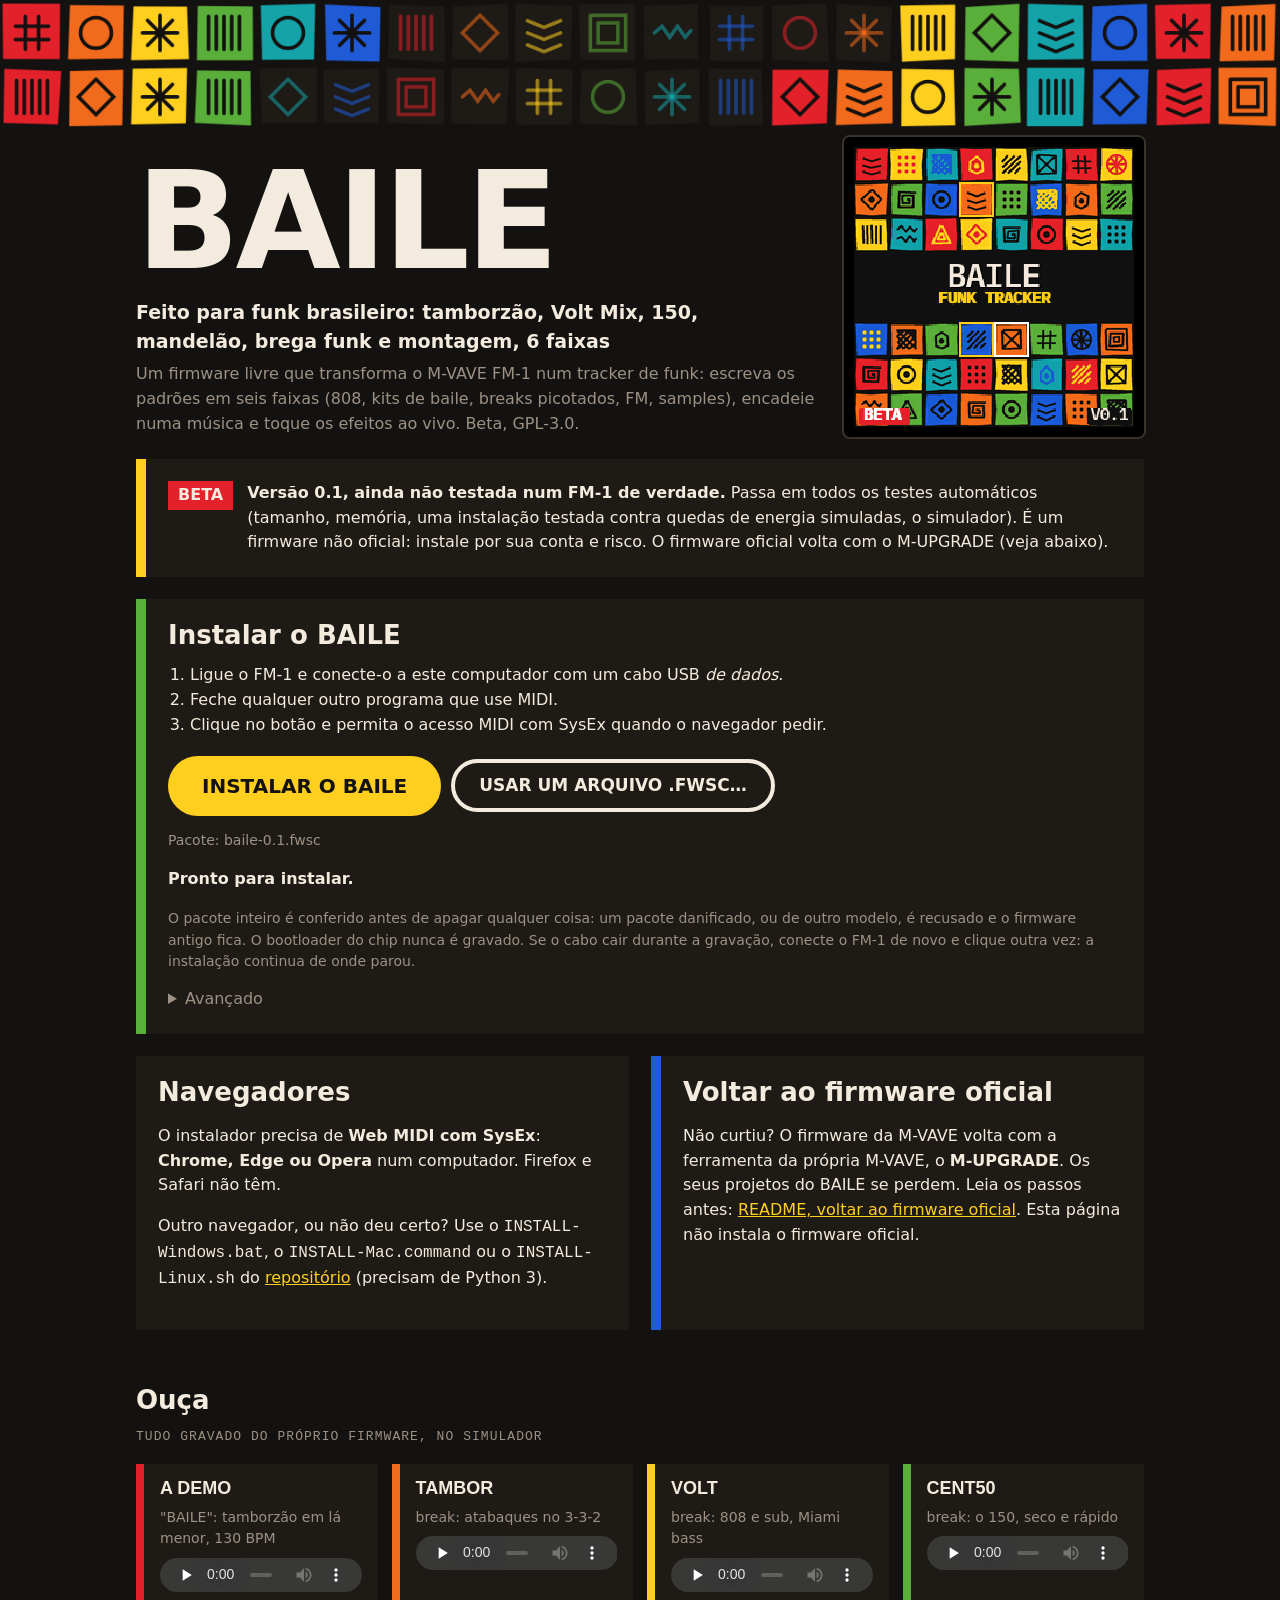
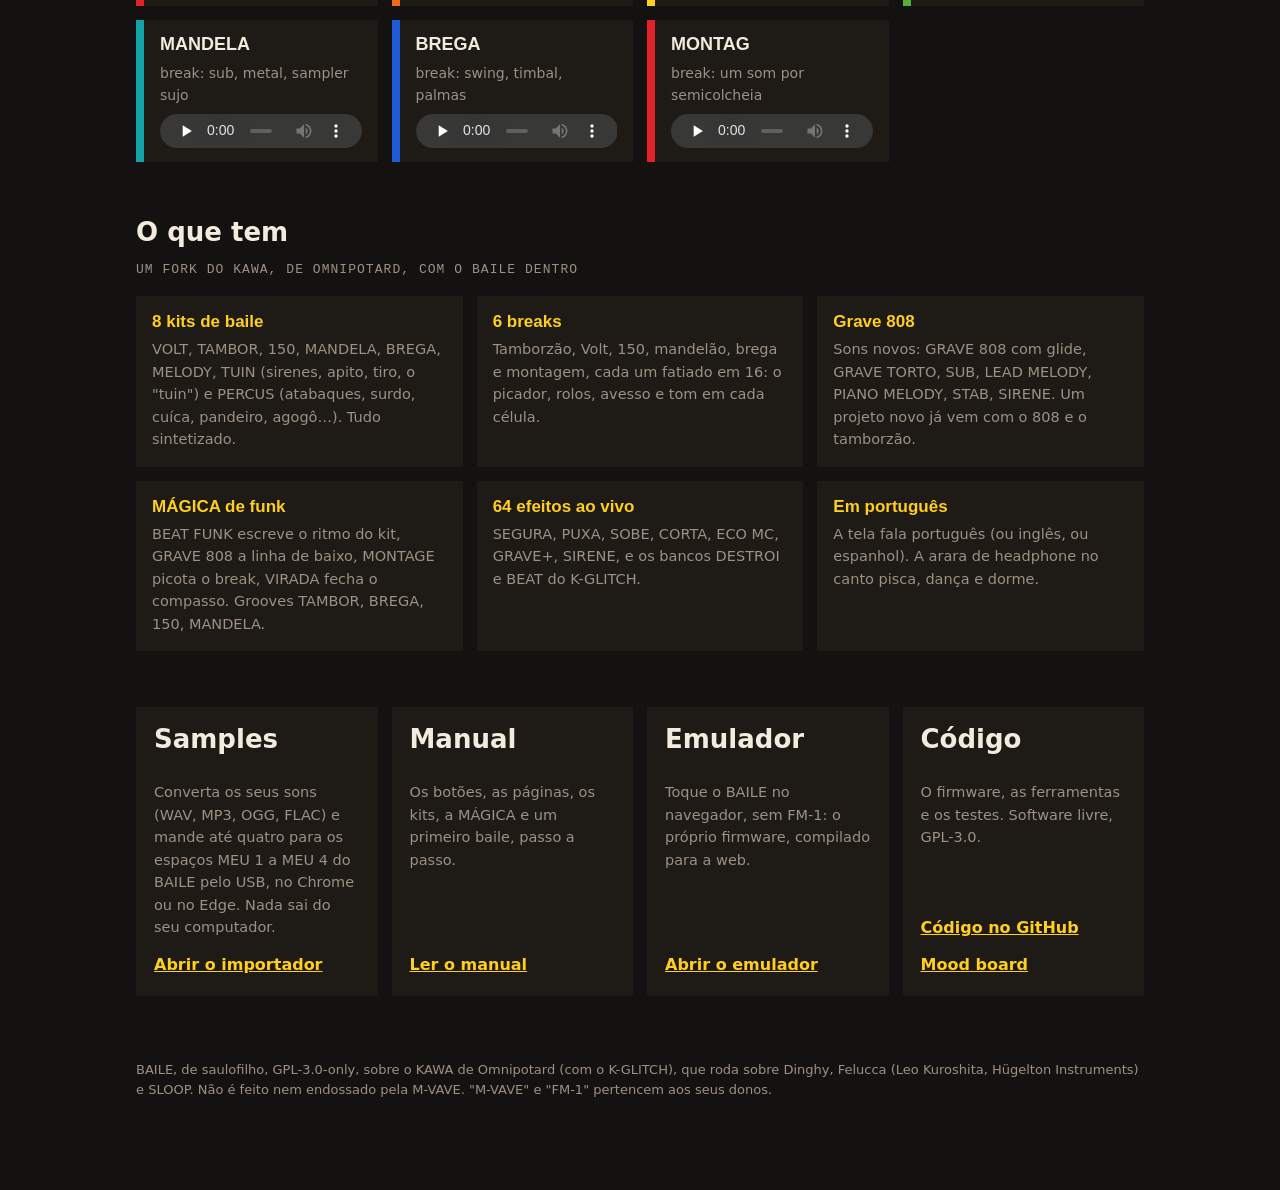
==== index.html @ bc46ebed "BAILE phase 7: package, installer, hub, emulator, manual - the FM-1 package builds (Docker on macOS)" ====
<!doctype html>
<html lang="pt-BR">
<head>
<meta charset="utf-8">
<meta name="viewport" content="width=device-width, initial-scale=1">
<title>BAILE — tracker de funk para o M-VAVE FM-1</title>
<meta name="description" content="BAILE: um firmware livre que transforma o M-VAVE FM-1 num tracker de funk brasileiro. Instale pelo navegador.">
<style>
:root{
  --preto:#141210; --carvao:#1E1A16; --carvao2:#2A241E; --linha:#3A332B; --creme:#F3EBDD; --cinza:#9C9184;
  --vermelho:#E3212B; --laranja:#F26A1B; --amarelo:#FFCF1F; --verde:#5AAE3A; --turquesa:#14A3A8; --azul:#1F5BD6;
}
*{box-sizing:border-box}
html{color-scheme:dark}
body{margin:0;background:var(--preto);color:var(--creme);font:16px/1.55 system-ui,-apple-system,"Segoe UI",Roboto,sans-serif}
a{color:var(--amarelo)}
#band{display:block;width:100%;height:auto}
main{max-width:1040px;margin:0 auto;padding:0 16px 80px}
.mono{font-family:ui-monospace,"SF Mono",Menlo,Consolas,monospace;text-transform:uppercase;letter-spacing:.08em;color:var(--cinza)}
h1{font:900 clamp(56px,13vw,136px)/.85 "Arial Black","Archivo Black",Impact,system-ui,sans-serif;letter-spacing:-.03em;margin:36px 0 0}
h2{font:900 26px/1.15 "Arial Black",Impact,system-ui,sans-serif;margin:0 0 12px}
.tagline{font-weight:800;font-size:19px;margin:18px 0 6px}
.lead{color:var(--cinza);max-width:760px;margin:0}
.hero{display:grid;grid-template-columns:1fr 300px;gap:28px;align-items:end}
.hero img{width:300px;height:300px;image-rendering:pixelated;border:10px solid #000;border-radius:6px;box-shadow:0 0 0 2px var(--linha)}
@media (max-width:760px){.hero{grid-template-columns:1fr}.hero img{width:100%;height:auto;max-width:360px}}
.card{background:var(--carvao);padding:22px;margin-top:22px}
.warn{display:flex;gap:14px;align-items:flex-start;border-left:10px solid var(--amarelo)}
.tag{background:var(--vermelho);color:var(--creme);font-weight:900;padding:2px 10px}
.warn p{margin:0}
.install{border-left:10px solid var(--verde)}
.steps{margin:0 0 18px;padding-left:22px}
.actions{display:flex;flex-wrap:wrap;gap:10px;align-items:center}
button,.btn{font:800 17px/1 system-ui,sans-serif;border-radius:110px;border:4px solid var(--creme);background:transparent;color:var(--creme);padding:14px 24px;cursor:pointer;text-transform:uppercase}
button.big{background:var(--amarelo);border-color:var(--amarelo);color:var(--preto);font-size:20px;padding:16px 30px}
button:disabled,.btn.off{opacity:.45;cursor:not-allowed}
.note{color:var(--cinza);font-size:14px}
#status{font-weight:700}
.bar{height:12px;background:var(--carvao2);margin:14px 0}
.bar i{display:block;height:100%;width:0;background:var(--verde)}
.bar.indet i{width:30%;animation:slide 1.2s linear infinite}
@keyframes slide{from{margin-left:-30%}to{margin-left:100%}}
.msg{padding:10px 14px;font-weight:700}
.msg.err{background:#4a1214;color:#ffd2d2}.msg.ok{background:#173d14}.msg.keep{background:#4a3a08}
.log{background:#0b0a09;color:var(--cinza);padding:12px;max-height:220px;overflow:auto;font-size:13px;white-space:pre-wrap}
.adv summary{cursor:pointer;color:var(--cinza)}
.adv .row{display:flex;flex-wrap:wrap;gap:10px;align-items:center;margin-top:12px}
.adv input{background:var(--preto);border:2px solid var(--linha);color:var(--creme);padding:10px;font-size:15px}
.pair{display:grid;grid-template-columns:1fr 1fr;gap:22px}
@media (max-width:760px){.pair{grid-template-columns:1fr}}
.pair .card{margin-top:22px}
.official{border-left:10px solid var(--azul)}
.sec{margin-top:56px}
.sec>.mono{margin:0 0 16px;font-size:13px}
.tracks{display:grid;grid-template-columns:repeat(auto-fit,minmax(230px,1fr));gap:14px}
.trk{background:var(--carvao);padding:14px 16px;display:flex;flex-direction:column;gap:8px;border-left:8px solid var(--c)}
.trk b{font:900 18px "Arial Black",Impact,sans-serif}
.trk span{color:var(--cinza);font-size:14px}
.trk audio{width:100%;height:34px}
.feat{display:grid;grid-template-columns:repeat(auto-fit,minmax(280px,1fr));gap:14px}
.feat div{background:var(--carvao);padding:16px}
.feat h3{margin:0 0 6px;font:900 17px "Arial Black",Impact,sans-serif;color:var(--amarelo)}
.feat p{margin:0;color:var(--cinza);font-size:14.5px}
.grid{display:grid;grid-template-columns:repeat(auto-fit,minmax(220px,1fr));gap:14px;margin-top:56px}
.tile{background:var(--carvao);padding:18px;display:flex;flex-direction:column}
.tile p{color:var(--cinza);font-size:14.5px;flex:1}
.acts{display:flex;flex-wrap:wrap;gap:12px}
.acts a{font-weight:800}
footer{margin-top:64px;color:var(--cinza);font-size:13px}
dialog{background:var(--carvao);color:var(--creme);border:4px solid var(--amarelo);max-width:520px;padding:22px}
dialog::backdrop{background:rgba(0,0,0,.7)}
dialog .row{display:flex;gap:10px;justify-content:flex-end;margin-top:16px}
dialog .yes{background:var(--vermelho);border-color:var(--vermelho)}
.strong{font-weight:800}
body.writing #band{filter:saturate(.3)}
</style>
</head>
<body>
<canvas id="band" width="1440" height="144" aria-hidden="true"></canvas>
<main>

<header class="hero">
  <div>
    <h1>BAILE</h1>
    <p class="tagline">Feito para funk brasileiro: tamborzão, Volt Mix, 150, mandelão, brega funk e montagem, 6 faixas</p>
    <p class="lead">Um firmware livre que transforma o M-VAVE FM-1 num tracker de funk: escreva os padrões em seis faixas
    (808, kits de baile, breaks picotados, FM, samples), encadeie numa música e toque os efeitos ao vivo. Beta, GPL-3.0.</p>
  </div>
  <img src="docs/boot.png" width="240" height="240" alt="A tela de boot do BAILE: um mosaico de ladrilhos nas cores das penas da arara">
</header>

<section class="card warn" role="note" aria-label="Aviso de beta">
  <span class="tag">BETA</span>
  <p><strong>Versão 0.1, ainda não testada num FM-1 de verdade.</strong> Passa em todos os testes automáticos (tamanho,
  memória, uma instalação testada contra quedas de energia simuladas, o simulador). É um firmware não oficial: instale
  por sua conta e risco. O firmware oficial volta com o M-UPGRADE (veja abaixo).</p>
</section>

<section class="card install" id="install" aria-labelledby="install-h">
  <h2 id="install-h">Instalar o BAILE</h2>
  <ol class="steps">
    <li>Ligue o FM-1 e conecte-o a este computador com um cabo USB <em>de dados</em>.</li>
    <li>Feche qualquer outro programa que use MIDI.</li>
    <li>Clique no botão e permita o acesso MIDI com SysEx quando o navegador pedir.</li>
  </ol>

  <div class="actions">
    <button id="go" class="big" type="button" disabled>Instalar o BAILE</button>
    <label class="btn" id="pick" for="file" tabindex="0" role="button">Usar um arquivo .fwsc…</label>
    <input id="file" type="file" accept=".fwsc" hidden>
  </div>
  <p class="note" id="pkg" hidden></p>

  <div class="bar" id="bar" role="progressbar" aria-label="Progresso da instalação" aria-valuemin="0" aria-valuemax="100" hidden><i></i></div>
  <p id="status" role="status" aria-live="polite">Carregando…</p>
  <p class="msg keep" id="keep" hidden>Gravando: não desconecte o FM-1, não feche nem recarregue esta página. Deixe esta aba na frente e o computador acordado até aparecer <em>Pronto</em>.</p>
  <pre class="log" id="log" aria-label="Registro da instalação" hidden></pre>
  <p class="msg err" id="error" role="alert" hidden></p>
  <p class="msg ok" id="done" hidden></p>

  <p class="note">O pacote inteiro é conferido antes de apagar qualquer coisa: um pacote danificado, ou de outro modelo, é
  recusado e o firmware antigo fica. O bootloader do chip nunca é gravado. Se o cabo cair durante a gravação, conecte o FM-1
  de novo e clique outra vez: a instalação continua de onde parou.</p>

  <details class="adv">
    <summary>Avançado</summary>
    <div class="row">
      <label for="port">O nome da porta MIDI contém</label>
      <input id="port" type="text" placeholder="(automático: FM-1)" autocomplete="off" spellcheck="false">
      <button id="probe" type="button" disabled>Testar a conexão</button>
    </div>
  </details>
</section>

<div class="pair">
  <section class="card" id="browsers" aria-labelledby="browsers-h">
    <h2 id="browsers-h">Navegadores</h2>
    <p>O instalador precisa de <strong>Web MIDI com SysEx</strong>: <strong>Chrome, Edge ou Opera</strong> num computador. Firefox e Safari não têm.</p>
    <p>Outro navegador, ou não deu certo? Use o <code>INSTALL-Windows.bat</code>, o <code>INSTALL-Mac.command</code> ou o
    <code>INSTALL-Linux.sh</code> do <a href="https://github.com/saulofilho/baile-fm1#instalar-sem-o-navegador">repositório</a> (precisam de Python 3).</p>
  </section>

  <section class="card official" id="official" aria-labelledby="official-h">
    <h2 id="official-h">Voltar ao firmware oficial</h2>
    <p>Não curtiu? O firmware da M-VAVE volta com a ferramenta da própria M-VAVE, o <strong>M-UPGRADE</strong>. Os seus projetos
    do BAILE se perdem. Leia os passos antes: <a href="https://github.com/saulofilho/baile-fm1#voltar-ao-firmware-oficial">README, voltar ao firmware oficial</a>.
    Esta página não instala o firmware oficial.</p>
  </section>
</div>

<section class="sec" aria-labelledby="ouca-h">
  <h2 id="ouca-h">Ouça</h2>
  <p class="mono">tudo gravado do próprio firmware, no simulador</p>
  <div class="tracks">
    <div class="trk" style="--c:var(--vermelho)"><b>A DEMO</b><span>"BAILE": tamborzão em lá menor, 130 BPM</span><audio controls preload="none" src="docs/audio/demo.m4a"></audio></div>
    <div class="trk" style="--c:var(--laranja)"><b>TAMBOR</b><span>break: atabaques no 3-3-2</span><audio controls preload="none" src="docs/audio/break-tambor.m4a"></audio></div>
    <div class="trk" style="--c:var(--amarelo)"><b>VOLT</b><span>break: 808 e sub, Miami bass</span><audio controls preload="none" src="docs/audio/break-volt.m4a"></audio></div>
    <div class="trk" style="--c:var(--verde)"><b>CENT50</b><span>break: o 150, seco e rápido</span><audio controls preload="none" src="docs/audio/break-cent50.m4a"></audio></div>
    <div class="trk" style="--c:var(--turquesa)"><b>MANDELA</b><span>break: sub, metal, sampler sujo</span><audio controls preload="none" src="docs/audio/break-mandela.m4a"></audio></div>
    <div class="trk" style="--c:var(--azul)"><b>BREGA</b><span>break: swing, timbal, palmas</span><audio controls preload="none" src="docs/audio/break-brega.m4a"></audio></div>
    <div class="trk" style="--c:var(--vermelho)"><b>MONTAG</b><span>break: um som por semicolcheia</span><audio controls preload="none" src="docs/audio/break-montag.m4a"></audio></div>
  </div>
</section>

<section class="sec" aria-labelledby="tem-h">
  <h2 id="tem-h">O que tem</h2>
  <p class="mono">um fork do KAWA, de Omnipotard, com o baile dentro</p>
  <div class="feat">
    <div><h3>8 kits de baile</h3><p>VOLT, TAMBOR, 150, MANDELA, BREGA, MELODY, TUIN (sirenes, apito, tiro, o "tuin") e PERCUS (atabaques, surdo, cuíca, pandeiro, agogô…). Tudo sintetizado.</p></div>
    <div><h3>6 breaks</h3><p>Tamborzão, Volt, 150, mandelão, brega e montagem, cada um fatiado em 16: o picador, rolos, avesso e tom em cada célula.</p></div>
    <div><h3>Grave 808</h3><p>Sons novos: GRAVE 808 com glide, GRAVE TORTO, SUB, LEAD MELODY, PIANO MELODY, STAB, SIRENE. Um projeto novo já vem com o 808 e o tamborzão.</p></div>
    <div><h3>MÁGICA de funk</h3><p>BEAT FUNK escreve o ritmo do kit, GRAVE 808 a linha de baixo, MONTAGE picota o break, VIRADA fecha o compasso. Grooves TAMBOR, BREGA, 150, MANDELA.</p></div>
    <div><h3>64 efeitos ao vivo</h3><p>SEGURA, PUXA, SOBE, CORTA, ECO MC, GRAVE+, SIRENE, e os bancos DESTROI e BEAT do K-GLITCH.</p></div>
    <div><h3>Em português</h3><p>A tela fala português (ou inglês, ou espanhol). A arara de headphone no canto pisca, dança e dorme.</p></div>
  </div>
</section>

<section class="grid" aria-label="Mais">
  <article class="tile">
    <h2>Samples</h2>
    <p>Converta os seus sons (WAV, MP3, OGG, FLAC) e mande até quatro para os espaços MEU 1 a MEU 4 do BAILE pelo USB, no Chrome ou no Edge. Nada sai do seu computador.</p>
    <div class="acts"><a href="samples.html">Abrir o importador</a></div>
  </article>
  <article class="tile">
    <h2>Manual</h2>
    <p>Os botões, as páginas, os kits, a MÁGICA e um primeiro baile, passo a passo.</p>
    <div class="acts"><a href="manual/index.html">Ler o manual</a></div>
  </article>
  <article class="tile">
    <h2>Emulador</h2>
    <p>Toque o BAILE no navegador, sem FM-1: o próprio firmware, compilado para a web.</p>
    <div class="acts"><a href="emulator/index.html">Abrir o emulador</a></div>
  </article>
  <article class="tile">
    <h2>Código</h2>
    <p>O firmware, as ferramentas e os testes. Software livre, GPL-3.0.</p>
    <div class="acts"><a href="https://github.com/saulofilho/baile-fm1">Código no GitHub</a><a href="docs/moodboard/index.html">Mood board</a></div>
  </article>
</section>

<footer>
  <p>BAILE, de saulofilho, GPL-3.0-only, sobre o KAWA de Omnipotard (com o K-GLITCH), que roda sobre Dinghy, Felucca (Leo Kuroshita,
  Hügelton Instruments) e SLOOP. Não é feito nem endossado pela M-VAVE. "M-VAVE" e "FM-1" pertencem aos seus donos.</p>
  <noscript><p>O instalador precisa de JavaScript.</p></noscript>
</footer>

</main>

<dialog id="dlg" aria-labelledby="dlg-h">
  <form method="dialog">
    <h2 id="dlg-h">Gravar o BAILE no FM-1?</h2>
    <p id="dlg-info"></p>
    <p id="dlg-resume" hidden>Este FM-1 está em modo de atualização (uma instalação anterior foi interrompida): a gravação vai ser terminada.</p>
    <p class="strong">Não desconecte o FM-1, não feche nem recarregue esta página e não deixe o computador dormir enquanto grava. Leva alguns minutos.</p>
    <p class="note">Firmware beta, ainda não testado num FM-1 de verdade: por sua conta e risco.</p>
    <div class="row">
      <button value="no" id="dlg-no" autofocus>Cancelar</button>
      <button value="yes" id="dlg-yes" class="yes">Gravar no FM-1</button>
    </div>
  </form>
</dialog>

<script>
/* the band: the mood board's mosaic of tiles in the macaw's colours, a wave of light through it */
(function () {
var cv = document.getElementById("band"), c = cv.getContext && cv.getContext("2d");
if (!c) return;
var COL = ["#E3212B", "#F26A1B", "#FFCF1F", "#5AAE3A", "#14A3A8", "#1F5BD6"];
var KINDS = ["chevron", "losango", "listras", "sol", "alvo", "grade", "zigue", "quadros"];
function rng(s) { var x = (s * 2654435761) >>> 0 || 1; return function () { x ^= x << 13; x >>>= 0; x ^= x >>> 17; x ^= x << 5; x >>>= 0; return x / 4294967296; }; }
function tile(x, y, s, kind, col, lit, seed) {
    var r = rng(seed), J = function () { return (r() - .5) * s * .07; };
    c.beginPath(); c.moveTo(x + J(), y + J()); c.lineTo(x + s + J(), y + J()); c.lineTo(x + s + J(), y + s + J()); c.lineTo(x + J(), y + s + J()); c.closePath();
    c.fillStyle = lit ? col : "#1E1A16"; c.fill();
    c.strokeStyle = lit ? "#141210" : col; c.globalAlpha = lit ? 1 : .55; c.lineWidth = 4; c.lineCap = "round";
    var L = function (p) { c.beginPath(); p.forEach(function (q, i) { (i ? c.lineTo : c.moveTo).call(c, x + q[0] * s, y + q[1] * s); }); c.stroke(); };
    if (kind === "chevron") for (var i = 0; i < 3; i++) L([[.2, .28 + i * .22], [.5, .4 + i * .22], [.8, .28 + i * .22]]);
    else if (kind === "losango") L([[.5, .18], [.82, .5], [.5, .82], [.18, .5], [.5, .18]]);
    else if (kind === "listras") for (i = 0; i < 5; i++) L([[.22 + i * .14, .2], [.22 + i * .14, .8]]);
    else if (kind === "sol") for (i = 0; i < 8; i++) { var a = i * Math.PI / 4; L([[.5, .5], [.5 + Math.cos(a) * .32, .5 + Math.sin(a) * .32]]); }
    else if (kind === "alvo") { c.beginPath(); c.arc(x + s / 2, y + s / 2, s * .28, 0, 7); c.stroke(); }
    else if (kind === "grade") { L([[.38, .2], [.38, .8]]); L([[.62, .2], [.62, .8]]); L([[.2, .38], [.8, .38]]); L([[.2, .62], [.8, .62]]); }
    else if (kind === "zigue") L([[.18, .5], [.32, .38], [.46, .58], [.6, .38], [.74, .58], [.84, .46]]);
    else [.18, .32].forEach(function (o) { L([[o, o], [1 - o, o], [1 - o, 1 - o], [o, 1 - o], [o, o]]); });
    c.globalAlpha = 1;
}
var t = 0, still = window.matchMedia && matchMedia("(prefers-reduced-motion: reduce)").matches;
function draw() {
    var s = 62, g = 10, cols = Math.ceil(1440 / (s + g));
    c.fillStyle = "#141210"; c.fillRect(0, 0, 1440, 144);
    for (var r = 0; r < 2; r++) for (var k = 0; k < cols; k++) {
        var id = r * 101 + k * 7, w = Math.sin(k * .35 - t * .25 + r * .8);
        tile(5 + k * (s + g), 6 + r * (s + g), s, KINDS[(id + (w > .6 ? (t >> 2) : 0)) % 8], COL[(id + r) % 6], still || w > -.2, id);
    }
}
draw();
if (!still) setInterval(function () { t++; draw(); }, 120);
})();
</script>
<script src="install/webinstall.js"></script>
<script>
(function () {
"use strict";
var K = window.KawaInstall;
// No version is written here: the package is the newest baile-*.fwsc that install/SHA256SUMS names (see fetchLatest).
var $ = function (id) { return document.getElementById(id); };
var go = $("go"), pick = $("pick"), file = $("file"), probe = $("probe"), port = $("port");
var busy = false, writing = false, wake = null;

function show(id, on) { $(id).hidden = !on; }
function status(t) { $("status").textContent = t; }
function logLine(t) { var l = $("log"); l.hidden = false; l.textContent += (l.textContent ? "\n" : "") + t; l.scrollTop = l.scrollHeight; }
function bar(pct) {                      // null: busy without a number; a number: percent; undefined: no bar
    var b = $("bar");
    b.hidden = pct === undefined;
    b.classList.toggle("indet", pct === null);
    if (typeof pct === "number") { b.setAttribute("aria-valuenow", pct); b.firstElementChild.style.width = pct + "%"; }
    else { b.removeAttribute("aria-valuenow"); b.firstElementChild.style.width = ""; }
}
function reset() { ["log", "error", "done", "keep"].forEach(function (i) { show(i, false); }); $("log").textContent = ""; bar(undefined); }
function lock(on) {
    busy = on;
    [go, probe, port].forEach(function (e) { e.disabled = on; });
    pick.classList.toggle("off", on);
    pick.setAttribute("aria-disabled", on ? "true" : "false");
    file.disabled = on;
}
function fail(e) {
    var m = e && e.message ? e.message : String(e);
    $("error").textContent = (e instanceof K.InstallError ? "Erro: " : "Erro inesperado: ") + m +
        (e instanceof K.InstallError ? "" : "\nSe o FM-1 mostrar uma tela de atualização ou não ligar, conecte de novo e clique em Instalar o BAILE: a instalação continua.");
    show("error", true);
    bar(undefined);
    var clean = e instanceof K.InstallError && (/^(badpkg|nomidi|download|notfound|model|foreign)$/.test(e.code) || /nothing was written/.test(m));
    status(clean ? "Parado. Nada foi gravado." : "Parado.");
}

// while the FM-1 is being updated the page must not close; the screen and the computer stay awake
window.addEventListener("beforeunload", function (e) {
    if (!writing) return;
    e.preventDefault();
    e.returnValue = "O FM-1 está sendo atualizado. Sair agora pode deixá-lo em modo de atualização.";
    return e.returnValue;
});
function setWriting(on) {
    writing = on;
    document.body.classList.toggle("writing", on);
    show("keep", on);
    if (on && navigator.wakeLock) navigator.wakeLock.request("screen").then(function (l) { wake = l; }, function () {});
    if (!on && wake) { wake.release().catch(function () {}); wake = null; }
}

function ask(info) {                     // the confirm dialog: resolves true only on "Gravar no FM-1"
    return new Promise(function (res) {
        var d = $("dlg");
        $("dlg-info").textContent = "Pacote " + info.product + " (" + info.name + ") no aparelho " + info.device + ' na porta "' + info.port + '".';
        show("dlg-resume", info.resume);
        if (typeof d.showModal !== "function")
            return res(window.confirm("Gravar " + info.product + " no FM-1 (" + info.device + ")? Não desconecte o FM-1 enquanto grava."));
        d.returnValue = "";
        d.addEventListener("close", function () { res(d.returnValue === "yes"); }, { once: true });
        d.showModal();
    });
}

function onStep(k, a) {                  // the Python tool's progress lines, on the page
    var t = K.STEP_TEXT[k](a), cap = t.charAt(0).toUpperCase() + t.slice(1);
    if (k === "write") { bar(a); status("Gravando " + a + "%"); return; }
    if (k === "check") { bar(null); status("Conferindo o pacote (" + a + " leituras)"); return; }
    bar(k === "done" ? 100 : null);
    status(cap);
    if (k !== "done") logLine(cap);
}

async function install(src) {
    if (busy) return;
    reset();
    lock(true);
    try {
        var pkg;
        if (src) {
            status("Lendo " + src.name + "…");
            pkg = { bytes: new Uint8Array(await src.arrayBuffer()), name: src.name, site: false };
        } else {
            status("Baixando o pacote…");
            bar(null);
            pkg = await K.fetchLatest(function (u, o) { return fetch(u, o); });
            pkg.site = true;
        }
        status("Conferindo o pacote…");
        var res = await K.runInstall({
            nav: navigator, bytes: pkg.bytes, name: pkg.name, port: port.value.trim() || undefined,
            say: function (l) {
                logLine(l);
                if (/^package:/.test(l)) { status("Procurando o FM-1 (permita o acesso MIDI se pedir)…"); bar(null); }
                if (/^device:/.test(l)) { status("FM-1 encontrado. Esperando a sua confirmação…"); bar(undefined); }
            },
            step: onStep, confirm: ask, busy: setWriting,
        });
        if (res.cancelled) { status("Cancelado. Nada foi gravado."); return; }
        var fin = "Pronto: o FM-1 roda " + (pkg.site ? "o BAILE (" + res.id + ")" : res.id) + ".";
        status(fin);
        $("done").textContent = fin;
        show("done", true);
        logLine(K.STEP_TEXT.done(res.id));
    } catch (e) {
        fail(e);
    } finally {
        setWriting(false);
        lock(false);
    }
}

async function check() {                 // fm1_install.py --info
    if (busy) return;
    reset();
    lock(true);
    status("Procurando o FM-1 (permita o acesso MIDI se pedir)…");
    try {
        var r = await K.probe({ nav: navigator, port: port.value.trim() || undefined });
        status("FM-1 encontrado na porta \"" + r.port + "\": " + r.id + (r.loader ? ", em modo de atualização (uma instalação foi interrompida: Instalar o BAILE termina)." : ", ligado."));
        logLine(r.text);
    } catch (e) {
        fail(e);
    } finally {
        lock(false);
    }
}

function start() {
    if (!K) { status("O script do instalador (install/webinstall.js) não carregou."); return; }
    if (typeof navigator.requestMIDIAccess !== "function") {         // Safari, Firefox before 108, a page not served over https
        pick.classList.add("off");
        K.connect(navigator).catch(function (e) { fail(e); status("Este navegador não instala o BAILE."); });
        return;
    }
    lock(false);
    status("Pronto para instalar.");
}

go.addEventListener("click", function () { install(null); });
probe.addEventListener("click", check);
file.addEventListener("change", function () { var f = file.files && file.files[0]; file.value = ""; if (f) install(f); });
pick.addEventListener("keydown", function (e) { if (e.key === "Enter" || e.key === " ") { e.preventDefault(); if (!busy) file.click(); } });

// the package, named by install/SHA256SUMS (a page opened from a file cannot read it: the local file works there)
if (K && typeof fetch === "function") {
    fetch("install/SHA256SUMS", { cache: "no-cache" }).then(function (r) { return r.ok ? r.text() : Promise.reject(); }).then(function (t) {
        var n = K.newestInSums(t);
        if (n) { $("pkg").textContent = "Pacote: " + n.name; show("pkg", true); }
    }).catch(function () {
        if (location.protocol === "file:") {
            $("pkg").textContent = "Aberta de um arquivo: a página não consegue baixar o pacote. Use um arquivo .fwsc (install/baile-*.fwsc).";
            show("pkg", true);
        }
    });
}
start();
})();
</script>
</body>
</html>
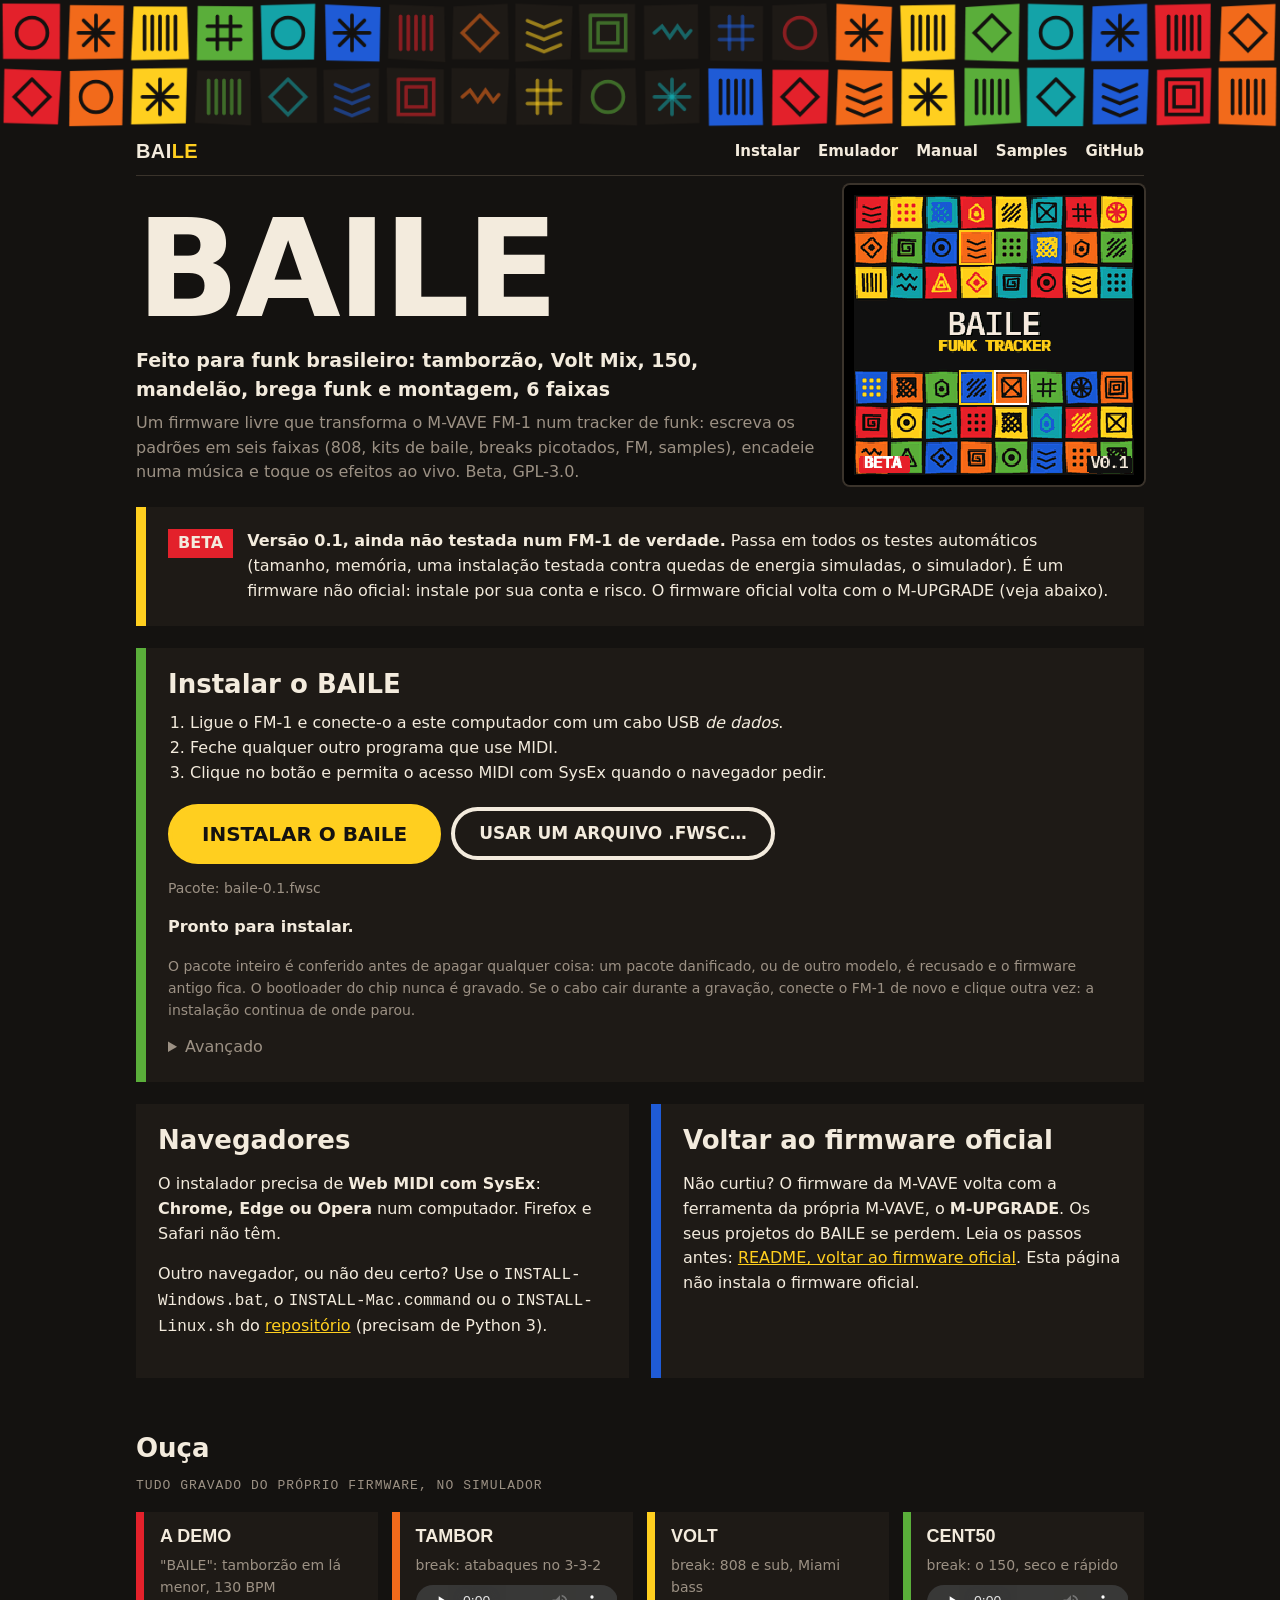
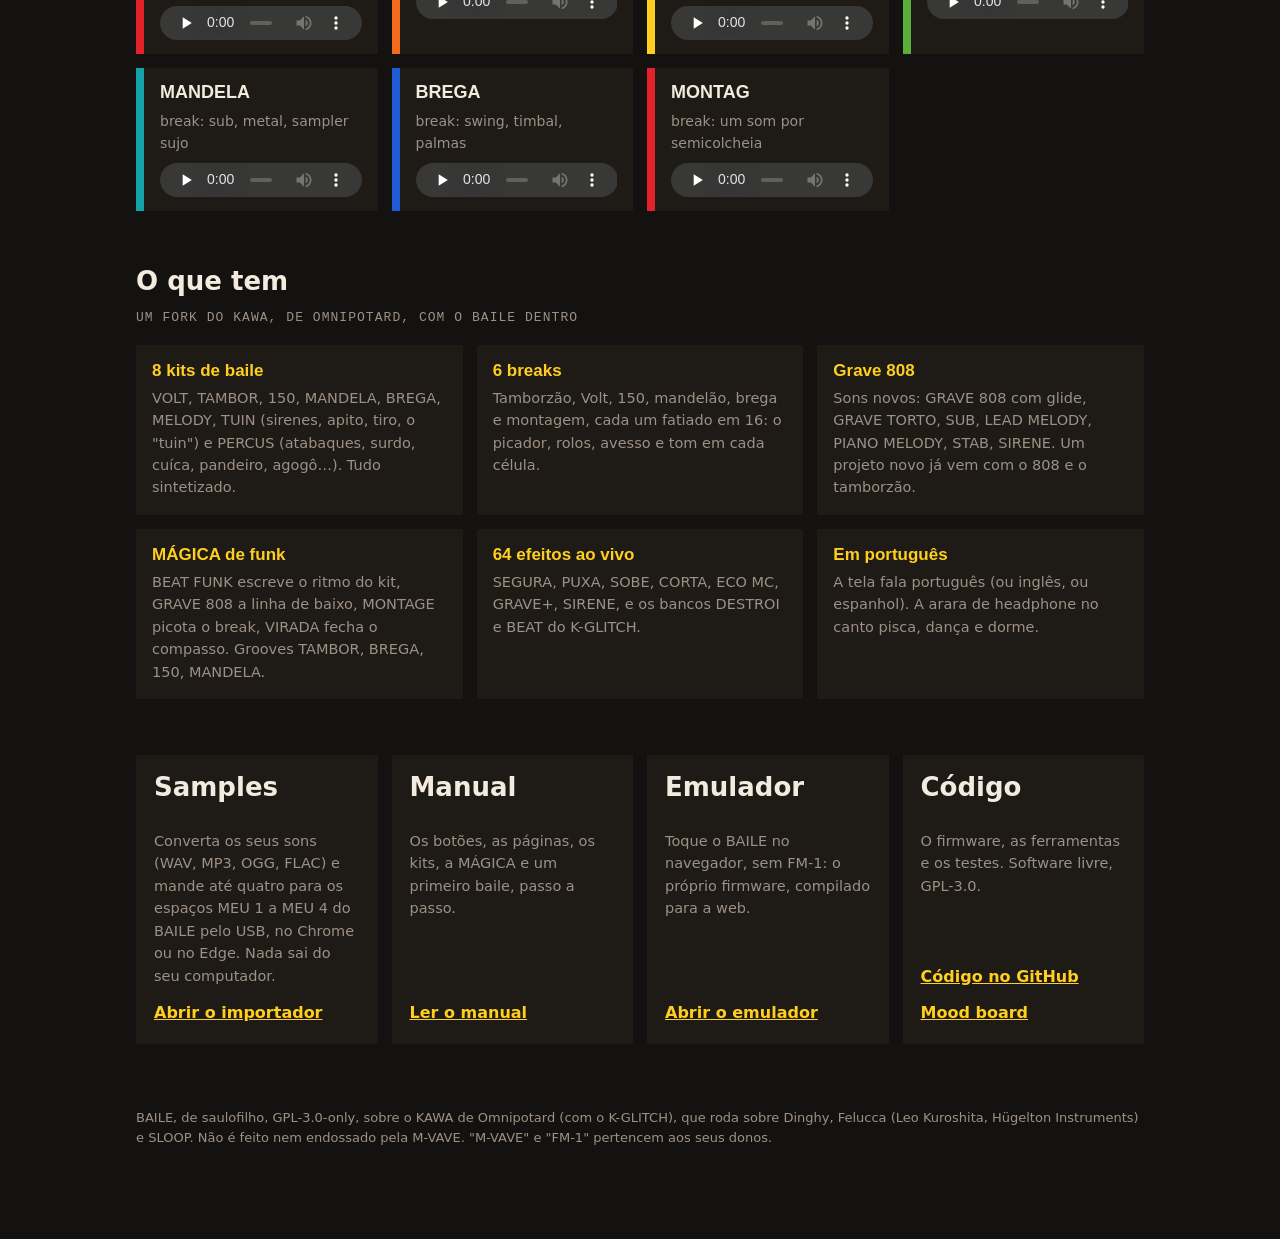
==== commit c7f94428: "Site: BAILE all over (links, menu, tools, colours) - one Portuguese menu on every page (hub, emulato" ====
--- a/index.html
+++ b/index.html
@@ -3,6 +3,7 @@
 <head>
 <meta charset="utf-8">
 <meta name="viewport" content="width=device-width, initial-scale=1">
+<link rel="icon" href="data:image/svg+xml,%3Csvg xmlns='http://www.w3.org/2000/svg' viewBox='0 0 32 32'%3E%3Crect width='32' height='32' rx='7' fill='%23141210'/%3E%3Crect x='4' y='4' width='11' height='11' rx='2' fill='%23E3212B'/%3E%3Crect x='17' y='4' width='11' height='11' rx='2' fill='%23FFCF1F'/%3E%3Crect x='4' y='17' width='11' height='11' rx='2' fill='%235AAE3A'/%3E%3Crect x='17' y='17' width='11' height='11' rx='2' fill='%231F5BD6'/%3E%3C/svg%3E">
 <title>BAILE — tracker de funk para o M-VAVE FM-1</title>
 <meta name="description" content="BAILE: um firmware livre que transforma o M-VAVE FM-1 num tracker de funk brasileiro. Instale pelo navegador.">
 <style>
@@ -73,11 +74,24 @@
 dialog .yes{background:var(--vermelho);border-color:var(--vermelho)}
 .strong{font-weight:800}
 body.writing #band{filter:saturate(.3)}
+nav.site{display:flex;flex-wrap:wrap;align-items:center;gap:4px 18px;padding:12px 0;border-bottom:1px solid #3A332B}
+nav.site a{color:#F3EBDD;text-decoration:none;font-weight:800;font-size:15px}
+nav.site a.home{font:900 20px "Arial Black",Impact,sans-serif;margin-right:auto;letter-spacing:.02em}
+nav.site a.home span{color:#FFCF1F}
+nav.site a[aria-current]{color:#FFCF1F}
 </style>
 </head>
 <body>
 <canvas id="band" width="1440" height="144" aria-hidden="true"></canvas>
 <main>
+<nav class="site" aria-label="BAILE">
+  <a class="home" href="index.html">BAI<span>LE</span></a>
+  <a href="index.html#install">Instalar</a>
+  <a href="emulator/index.html">Emulador</a>
+  <a href="manual/index.html">Manual</a>
+  <a href="samples.html">Samples</a>
+  <a href="https://github.com/saulofilho/baile-fm1">GitHub</a>
+</nav>
 
 <header class="hero">
   <div>
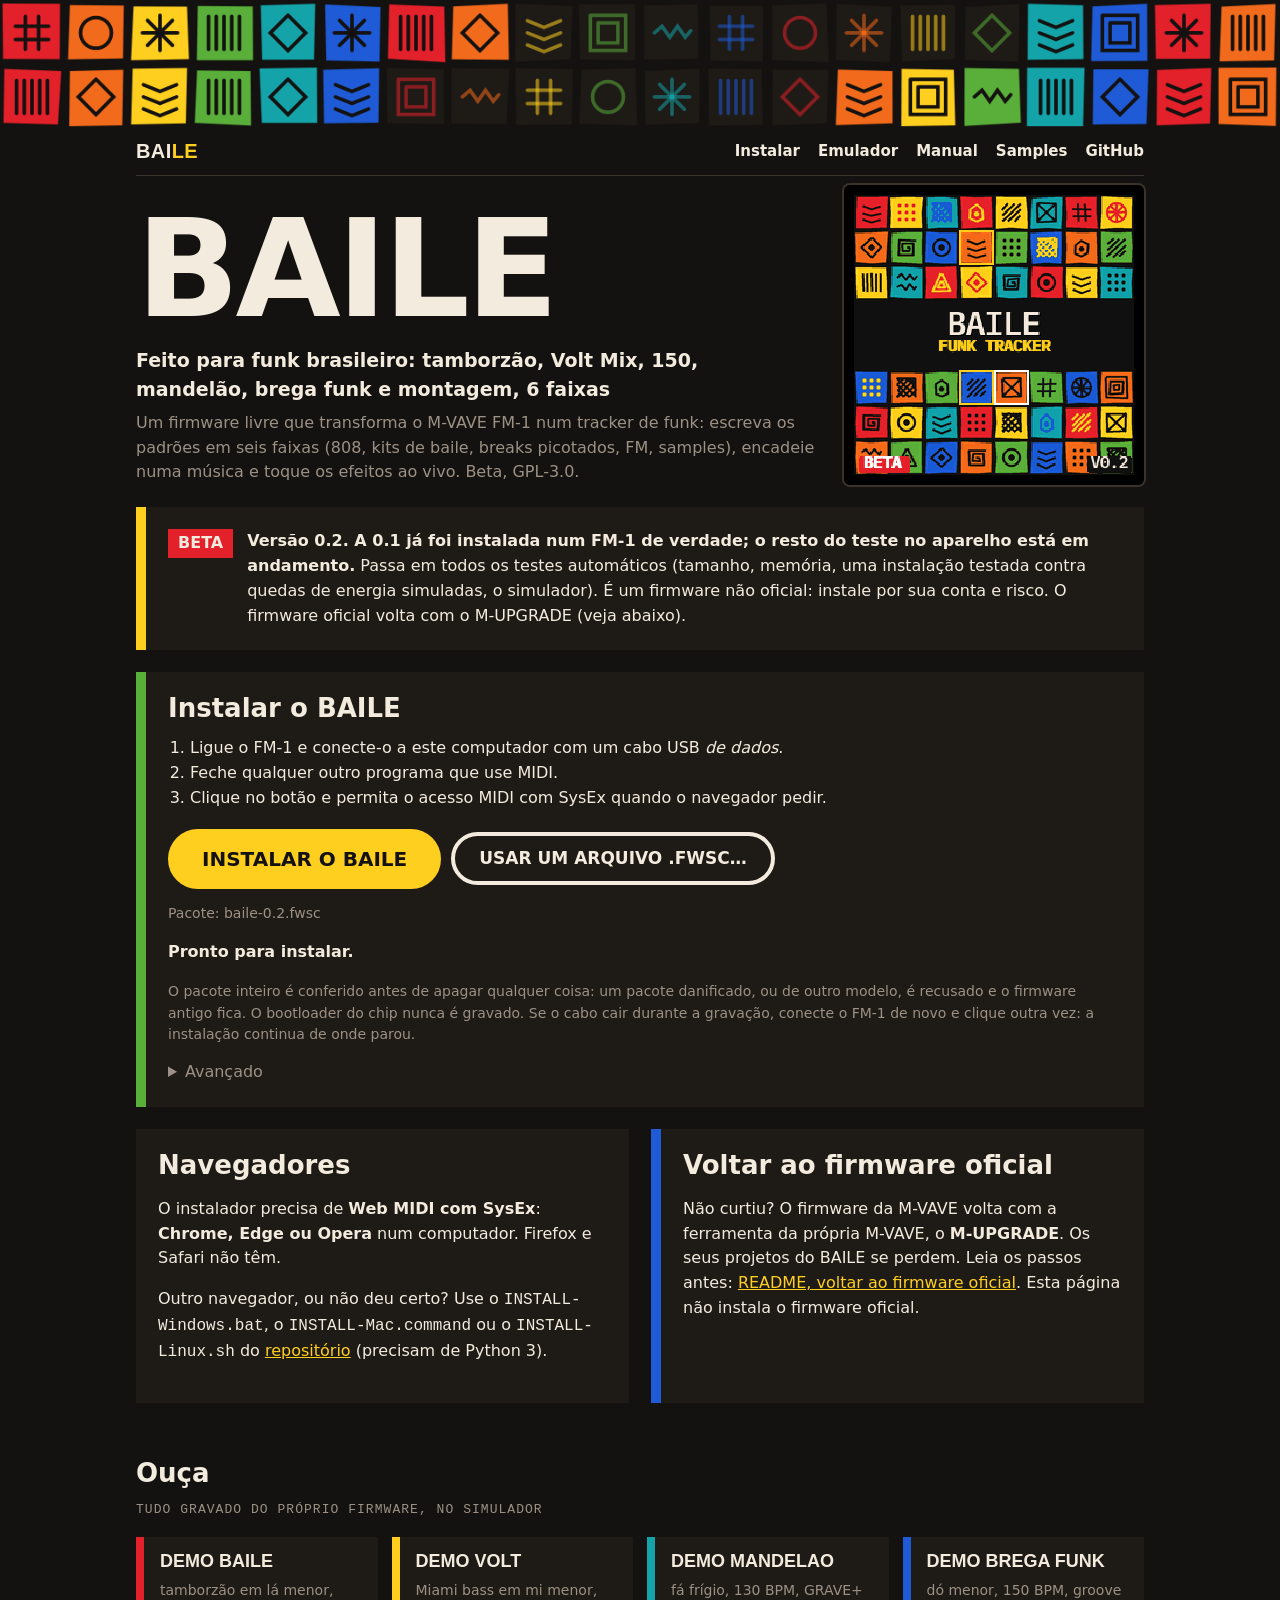
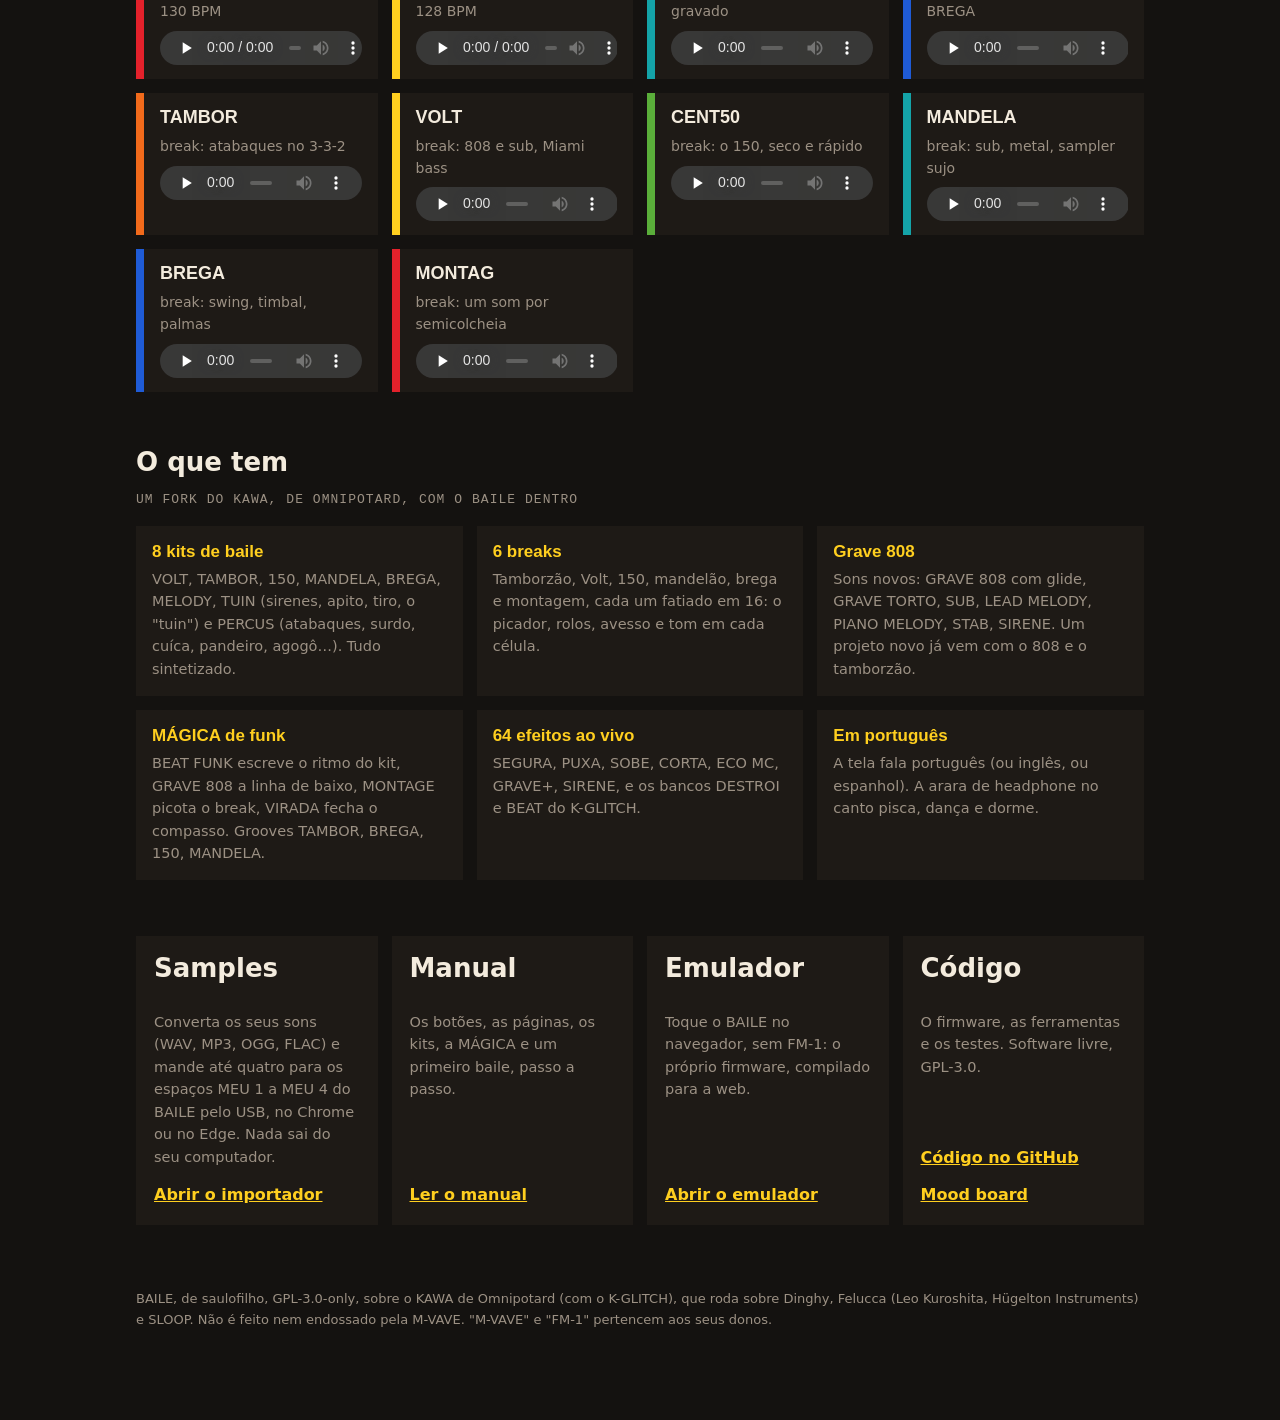
==== commit edc5783c: "BAILE 0.2: one demo a style; build notes for BAILE - PROJECTS > DEMO loads the next style each time:" ====
--- a/index.html
+++ b/index.html
@@ -105,7 +105,7 @@
 
 <section class="card warn" role="note" aria-label="Aviso de beta">
   <span class="tag">BETA</span>
-  <p><strong>Versão 0.1, ainda não testada num FM-1 de verdade.</strong> Passa em todos os testes automáticos (tamanho,
+  <p><strong>Versão 0.2. A 0.1 já foi instalada num FM-1 de verdade; o resto do teste no aparelho está em andamento.</strong> Passa em todos os testes automáticos (tamanho,
   memória, uma instalação testada contra quedas de energia simuladas, o simulador). É um firmware não oficial: instale
   por sua conta e risco. O firmware oficial volta com o M-UPGRADE (veja abaixo).</p>
 </section>
@@ -166,7 +166,10 @@
   <h2 id="ouca-h">Ouça</h2>
   <p class="mono">tudo gravado do próprio firmware, no simulador</p>
   <div class="tracks">
-    <div class="trk" style="--c:var(--vermelho)"><b>A DEMO</b><span>"BAILE": tamborzão em lá menor, 130 BPM</span><audio controls preload="none" src="docs/audio/demo.m4a"></audio></div>
+    <div class="trk" style="--c:var(--vermelho)"><b>DEMO BAILE</b><span>tamborzão em lá menor, 130 BPM</span><audio controls preload="none" src="docs/audio/demo.m4a"></audio></div>
+    <div class="trk" style="--c:var(--amarelo)"><b>DEMO VOLT</b><span>Miami bass em mi menor, 128 BPM</span><audio controls preload="none" src="docs/audio/demo-volt.m4a"></audio></div>
+    <div class="trk" style="--c:var(--turquesa)"><b>DEMO MANDELAO</b><span>fá frígio, 130 BPM, GRAVE+ gravado</span><audio controls preload="none" src="docs/audio/demo-mandelao.m4a"></audio></div>
+    <div class="trk" style="--c:var(--azul)"><b>DEMO BREGA FUNK</b><span>dó menor, 150 BPM, groove BREGA</span><audio controls preload="none" src="docs/audio/demo-brega.m4a"></audio></div>
     <div class="trk" style="--c:var(--laranja)"><b>TAMBOR</b><span>break: atabaques no 3-3-2</span><audio controls preload="none" src="docs/audio/break-tambor.m4a"></audio></div>
     <div class="trk" style="--c:var(--amarelo)"><b>VOLT</b><span>break: 808 e sub, Miami bass</span><audio controls preload="none" src="docs/audio/break-volt.m4a"></audio></div>
     <div class="trk" style="--c:var(--verde)"><b>CENT50</b><span>break: o 150, seco e rápido</span><audio controls preload="none" src="docs/audio/break-cent50.m4a"></audio></div>
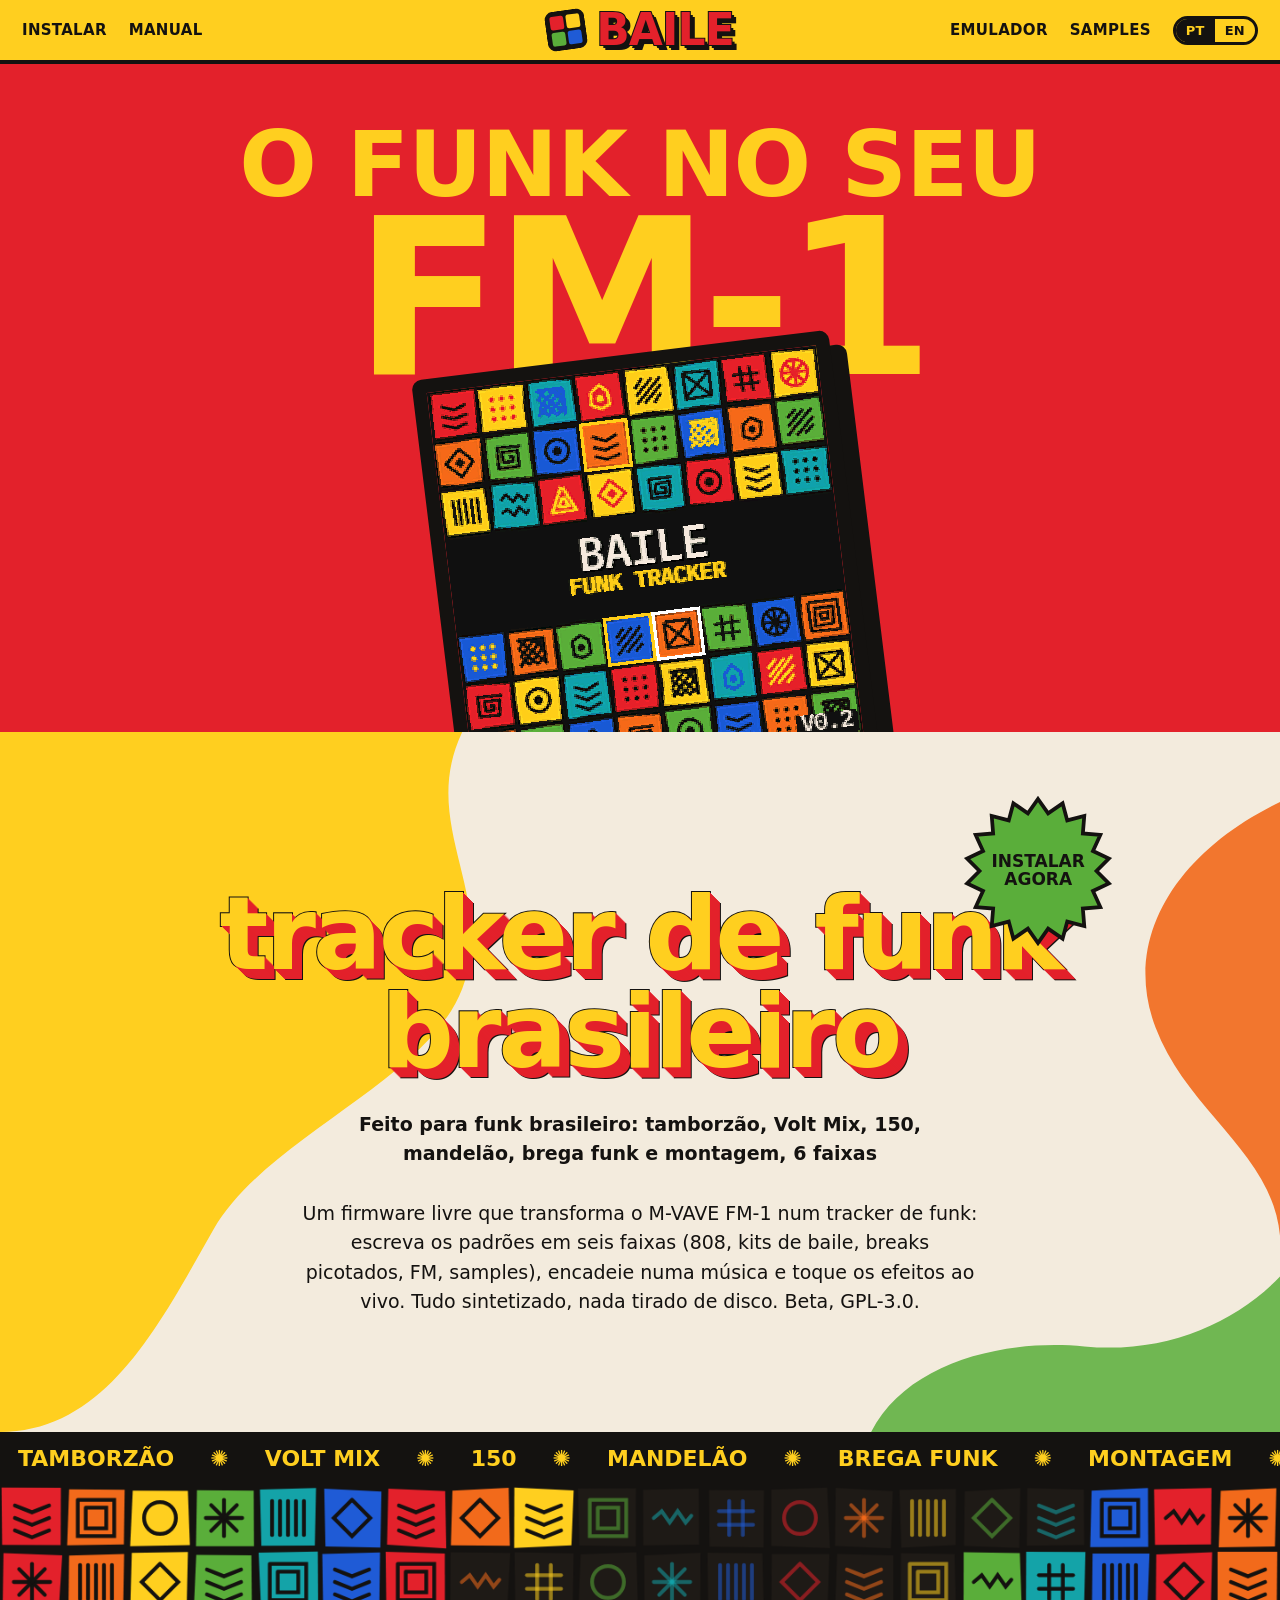
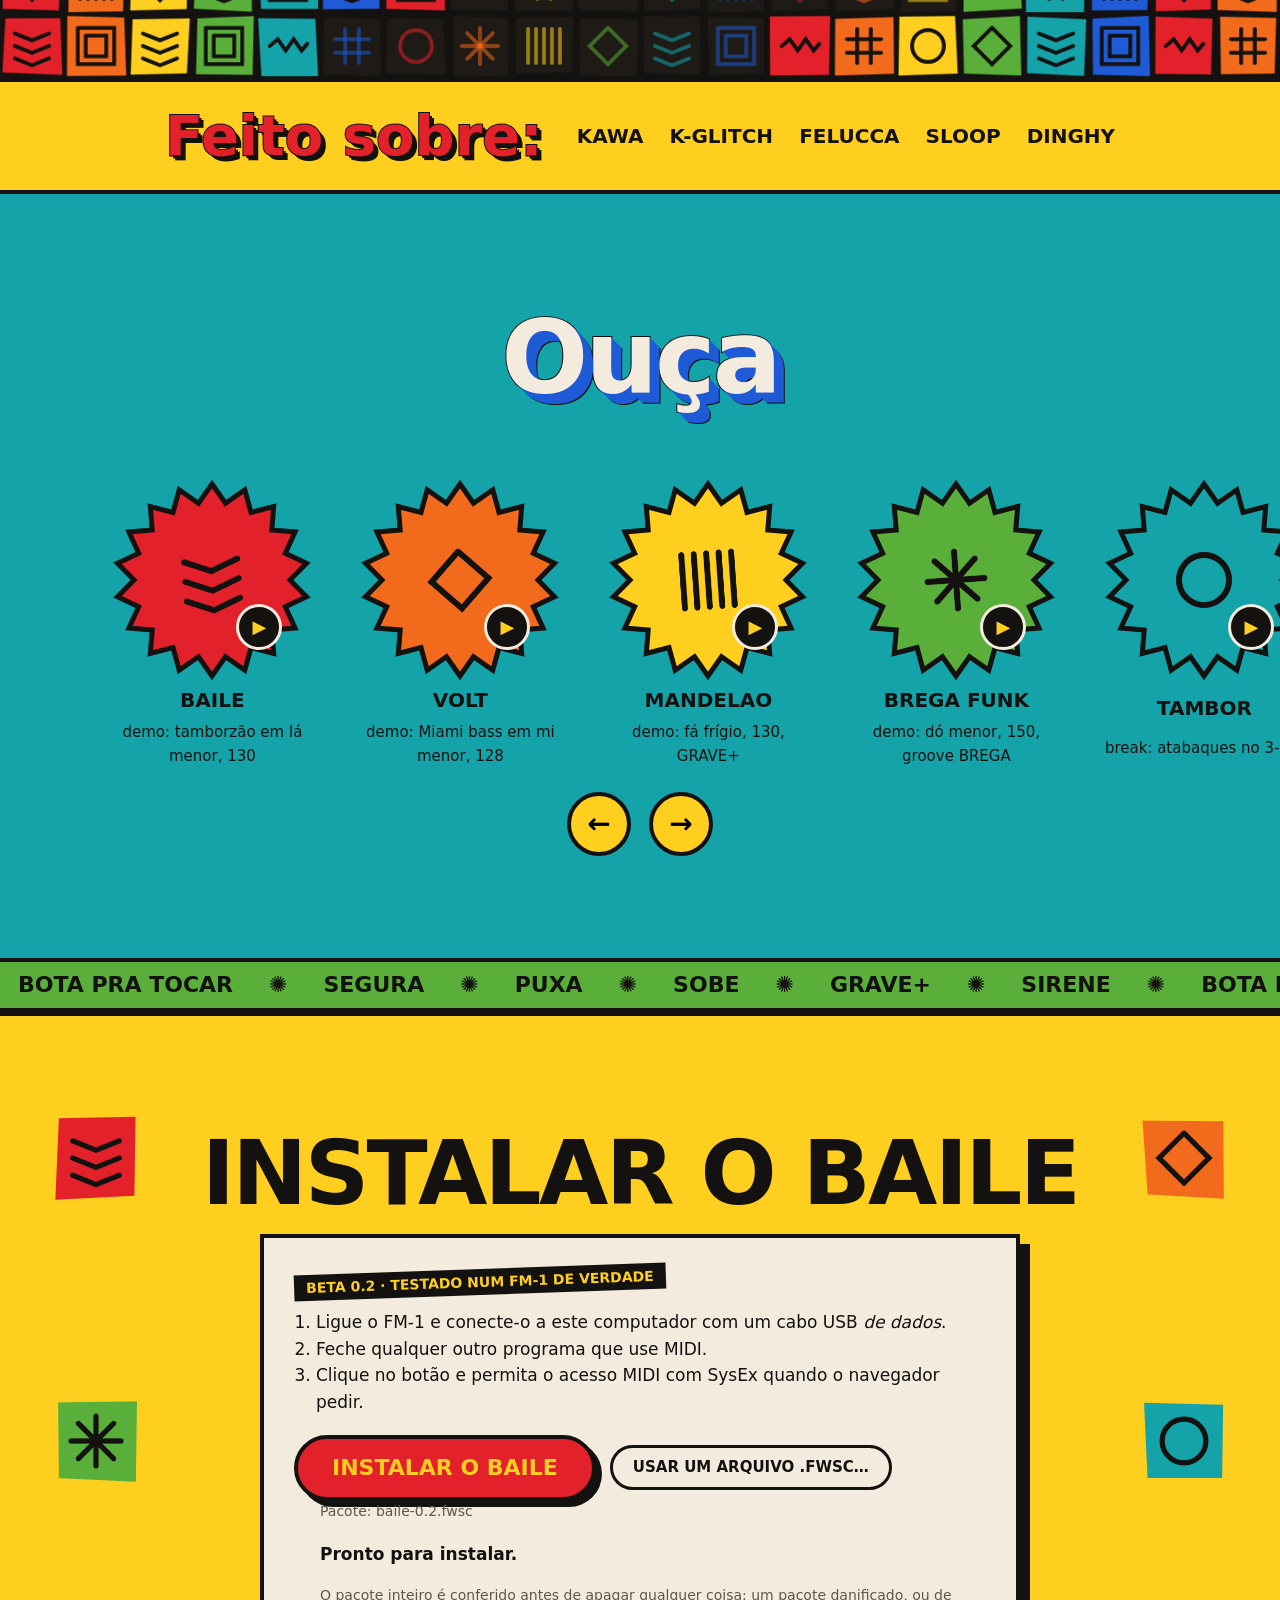
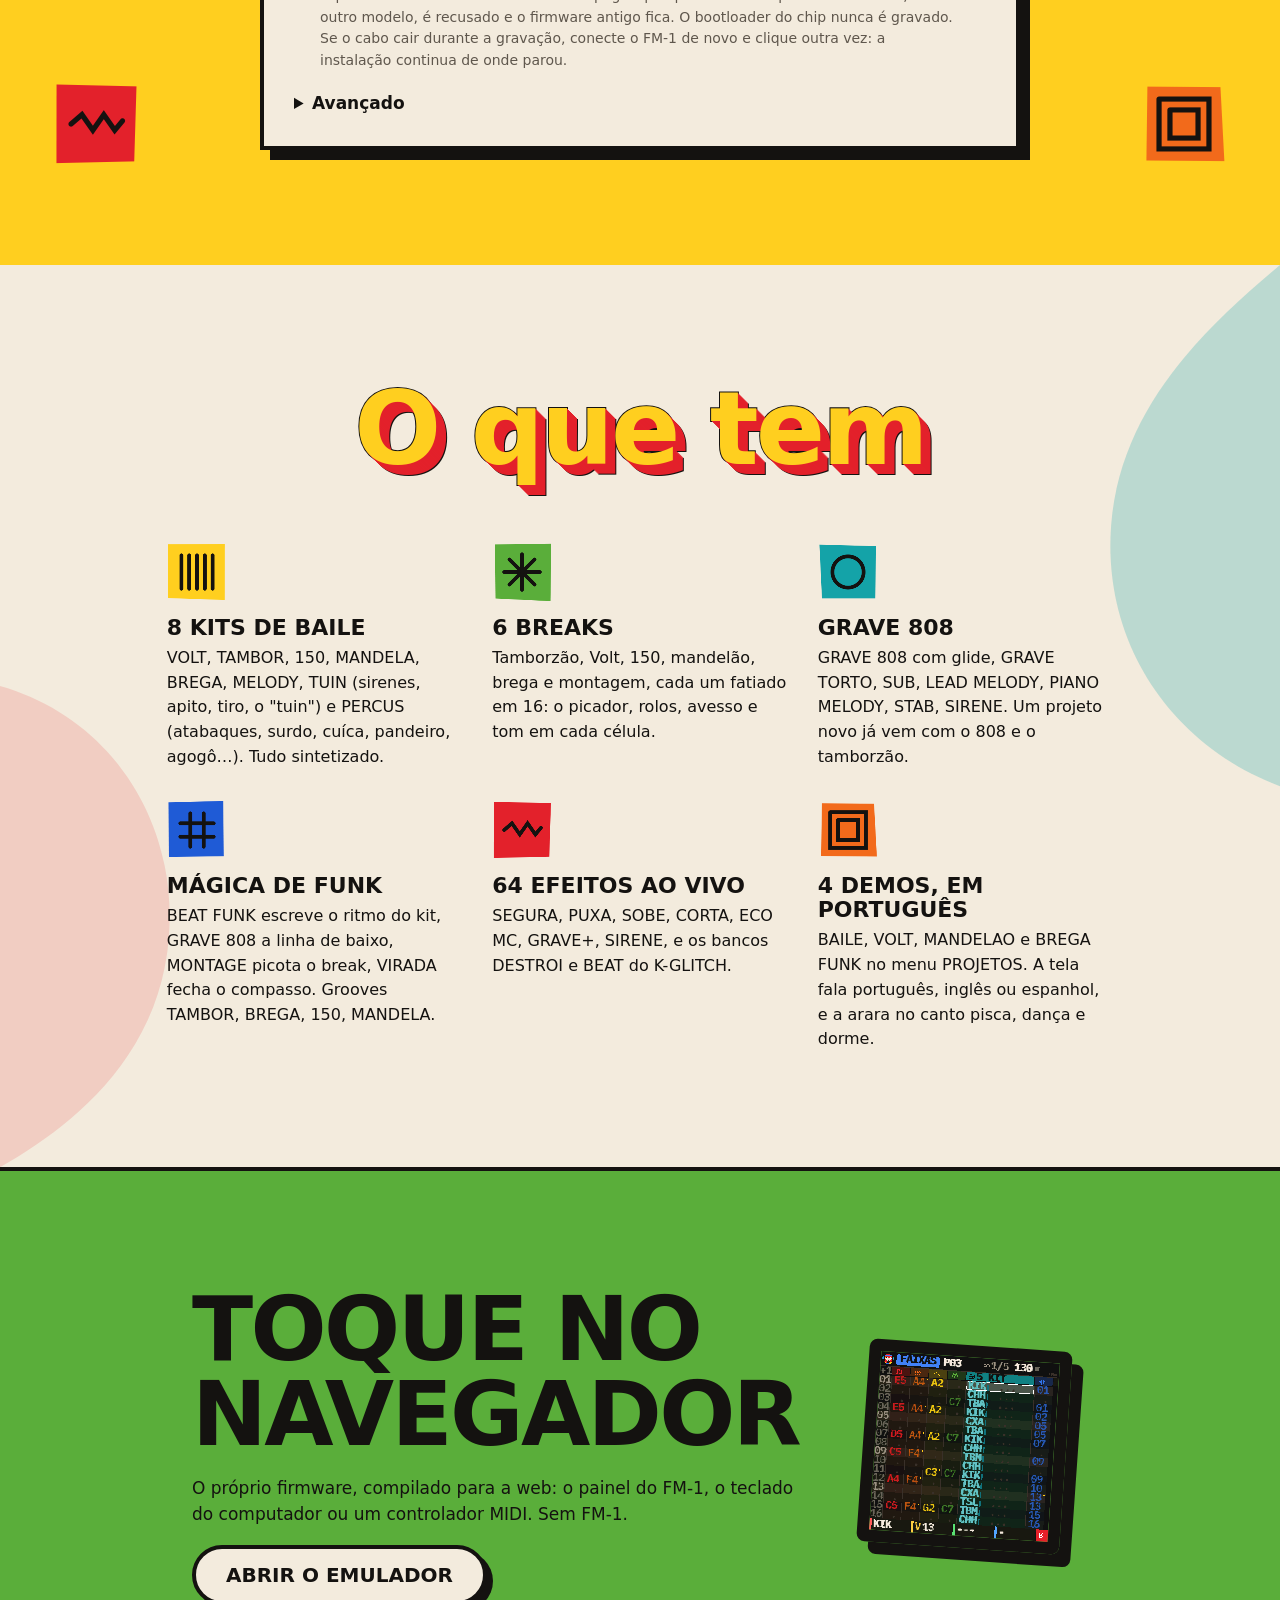
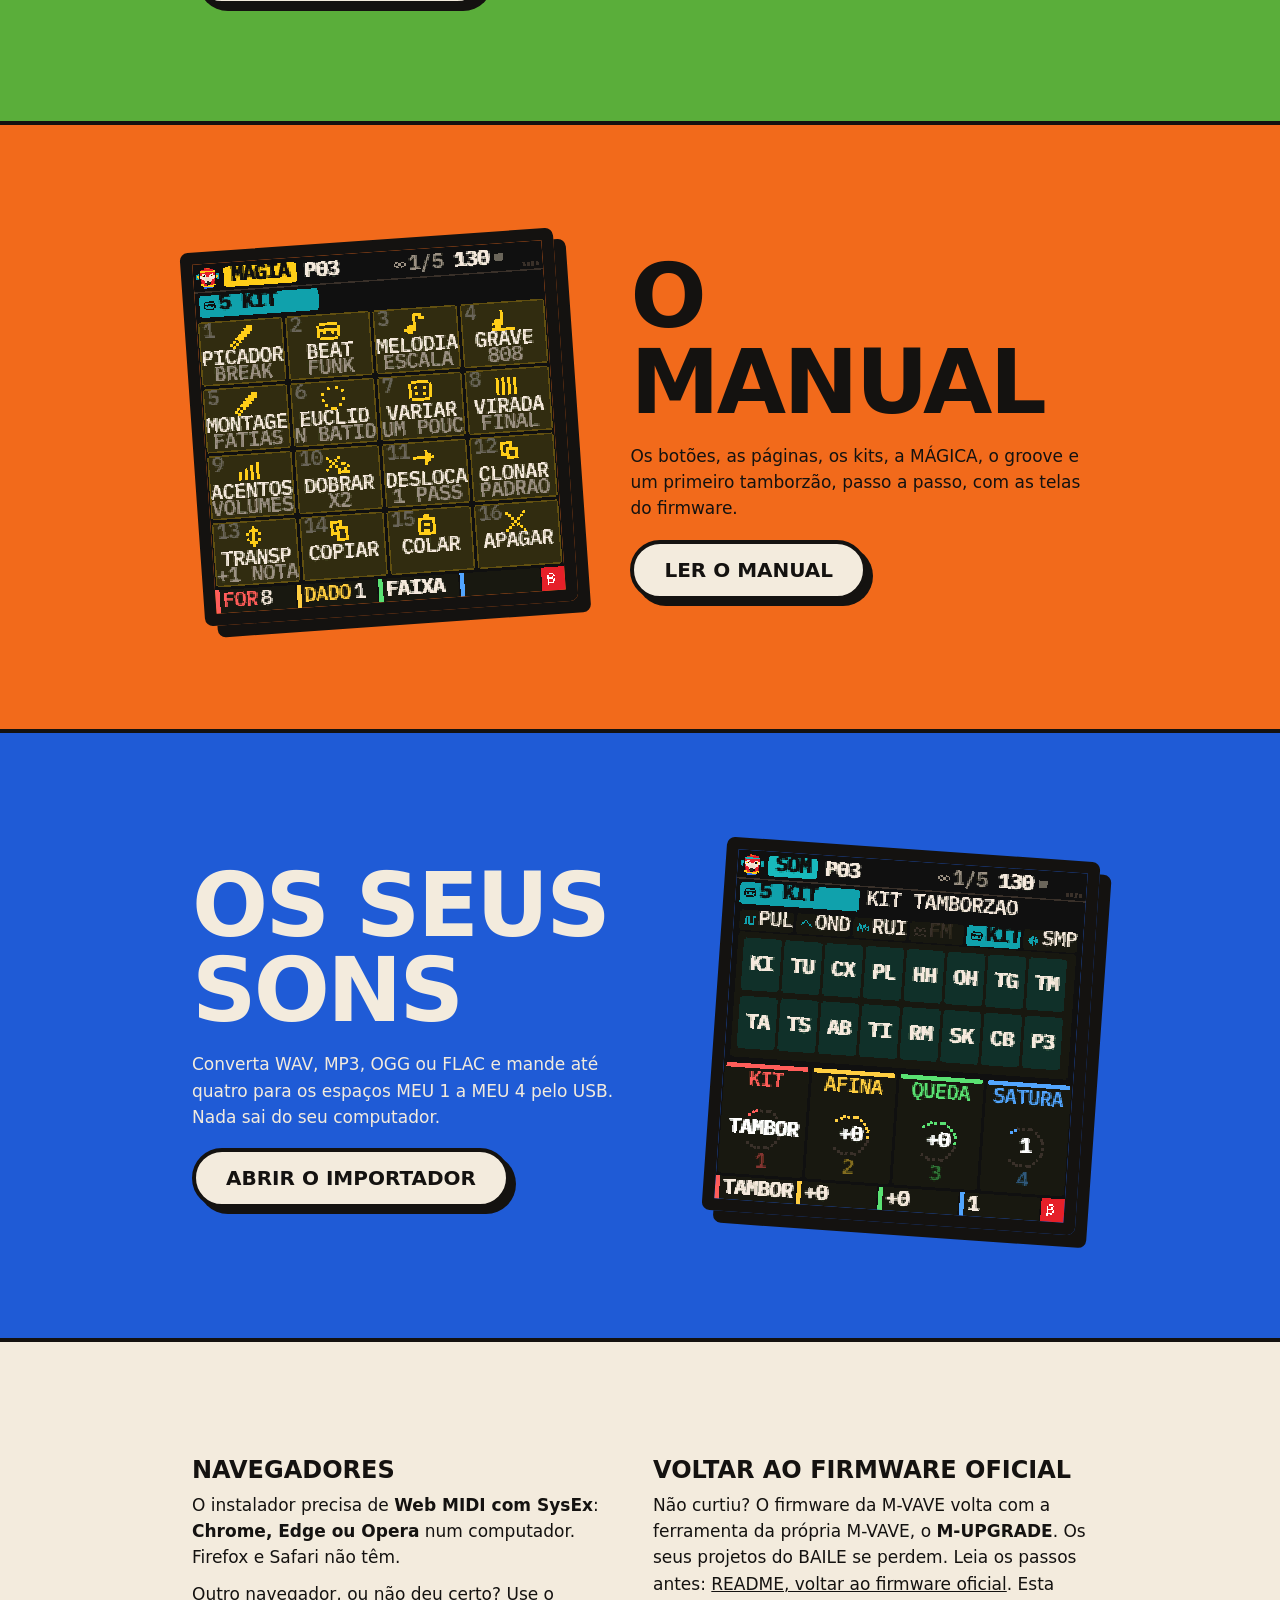
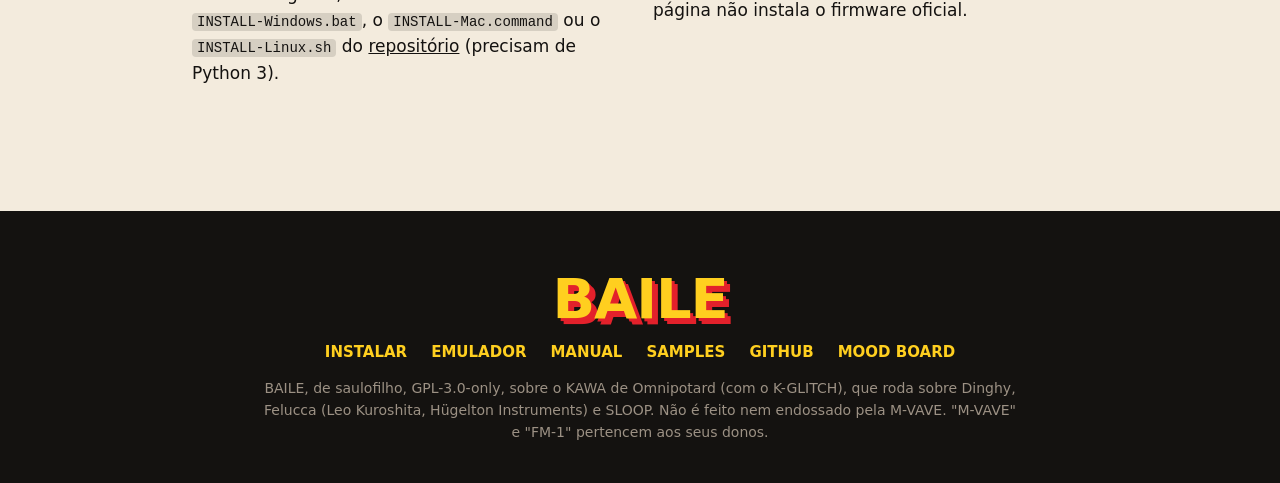
==== commit dbb7572a: "Update pages." ====
--- a/index.html
+++ b/index.html
@@ -4,224 +4,336 @@
 <meta charset="utf-8">
 <meta name="viewport" content="width=device-width, initial-scale=1">
 <link rel="icon" href="data:image/svg+xml,%3Csvg xmlns='http://www.w3.org/2000/svg' viewBox='0 0 32 32'%3E%3Crect width='32' height='32' rx='7' fill='%23141210'/%3E%3Crect x='4' y='4' width='11' height='11' rx='2' fill='%23E3212B'/%3E%3Crect x='17' y='4' width='11' height='11' rx='2' fill='%23FFCF1F'/%3E%3Crect x='4' y='17' width='11' height='11' rx='2' fill='%235AAE3A'/%3E%3Crect x='17' y='17' width='11' height='11' rx='2' fill='%231F5BD6'/%3E%3C/svg%3E">
+<link rel="alternate" hreflang="pt-BR" href="index.html">
+<link rel="alternate" hreflang="en" href="en/index.html">
 <title>BAILE — tracker de funk para o M-VAVE FM-1</title>
 <meta name="description" content="BAILE: um firmware livre que transforma o M-VAVE FM-1 num tracker de funk brasileiro. Instale pelo navegador.">
+<!-- generated by source/tools/gen_site.py from source/web/hub.html: edit those, not this file -->
 <style>
+/* the layout after lamannabakery.com (a sticky bar with the logo in the middle, giant type, layered shadows, a
+   turning star, tickers, blobs, a carousel of stars, flat colour blocks with stickers down their sides); the
+   colours are BAILE's only: the black floor, the cream, and the six feathers of the macaw */
 :root{
   --preto:#141210; --carvao:#1E1A16; --carvao2:#2A241E; --linha:#3A332B; --creme:#F3EBDD; --cinza:#9C9184;
   --vermelho:#E3212B; --laranja:#F26A1B; --amarelo:#FFCF1F; --verde:#5AAE3A; --turquesa:#14A3A8; --azul:#1F5BD6;
+  --heavy:"Arial Black","Archivo Black","Helvetica Neue",Impact,system-ui,sans-serif;
+  --text:system-ui,-apple-system,"Segoe UI",Roboto,sans-serif;
+  --mono:ui-monospace,"SF Mono",Menlo,Consolas,monospace;
 }
 *{box-sizing:border-box}
-html{color-scheme:dark}
-body{margin:0;background:var(--preto);color:var(--creme);font:16px/1.55 system-ui,-apple-system,"Segoe UI",Roboto,sans-serif}
-a{color:var(--amarelo)}
-#band{display:block;width:100%;height:auto}
-main{max-width:1040px;margin:0 auto;padding:0 16px 80px}
-.mono{font-family:ui-monospace,"SF Mono",Menlo,Consolas,monospace;text-transform:uppercase;letter-spacing:.08em;color:var(--cinza)}
-h1{font:900 clamp(56px,13vw,136px)/.85 "Arial Black","Archivo Black",Impact,system-ui,sans-serif;letter-spacing:-.03em;margin:36px 0 0}
-h2{font:900 26px/1.15 "Arial Black",Impact,system-ui,sans-serif;margin:0 0 12px}
-.tagline{font-weight:800;font-size:19px;margin:18px 0 6px}
-.lead{color:var(--cinza);max-width:760px;margin:0}
-.hero{display:grid;grid-template-columns:1fr 300px;gap:28px;align-items:end}
-.hero img{width:300px;height:300px;image-rendering:pixelated;border:10px solid #000;border-radius:6px;box-shadow:0 0 0 2px var(--linha)}
-@media (max-width:760px){.hero{grid-template-columns:1fr}.hero img{width:100%;height:auto;max-width:360px}}
-.card{background:var(--carvao);padding:22px;margin-top:22px}
-.warn{display:flex;gap:14px;align-items:flex-start;border-left:10px solid var(--amarelo)}
-.tag{background:var(--vermelho);color:var(--creme);font-weight:900;padding:2px 10px}
-.warn p{margin:0}
-.install{border-left:10px solid var(--verde)}
-.steps{margin:0 0 18px;padding-left:22px}
-.actions{display:flex;flex-wrap:wrap;gap:10px;align-items:center}
-button,.btn{font:800 17px/1 system-ui,sans-serif;border-radius:110px;border:4px solid var(--creme);background:transparent;color:var(--creme);padding:14px 24px;cursor:pointer;text-transform:uppercase}
-button.big{background:var(--amarelo);border-color:var(--amarelo);color:var(--preto);font-size:20px;padding:16px 30px}
-button:disabled,.btn.off{opacity:.45;cursor:not-allowed}
-.note{color:var(--cinza);font-size:14px}
-#status{font-weight:700}
-.bar{height:12px;background:var(--carvao2);margin:14px 0}
-.bar i{display:block;height:100%;width:0;background:var(--verde)}
-.bar.indet i{width:30%;animation:slide 1.2s linear infinite}
+html{color-scheme:light;scroll-behavior:smooth;scroll-padding-top:72px}
+body{margin:0;background:var(--creme);color:var(--preto);font:17px/1.55 var(--text);overflow-x:hidden}
+a{color:inherit}
+img{max-width:100%}
+.vh{position:absolute!important;width:1px;height:1px;overflow:hidden;clip:rect(0 0 0 0);white-space:nowrap}
+@media (prefers-reduced-motion: reduce){*{animation:none!important;transition:none!important}html{scroll-behavior:auto}}
+
+/* ---- the bar */
+.bar{position:sticky;top:0;z-index:20;background:var(--amarelo);border-bottom:4px solid var(--preto);
+  display:grid;grid-template-columns:1fr auto 1fr;align-items:center;gap:12px;padding:8px 22px}
+.bar nav{display:flex;flex-wrap:wrap;gap:4px 22px;align-items:center}
+.bar nav.r{justify-content:flex-end}
+.bar a{font:900 15px/1 var(--heavy);text-transform:uppercase;text-decoration:none;color:var(--preto);letter-spacing:.02em}
+.bar a:hover,.bar a:focus-visible{color:var(--vermelho)}
+.bar .logo,footer .logo{font:900 44px/1 var(--heavy);letter-spacing:-.02em;color:var(--vermelho)!important;text-decoration:none;display:inline-flex;align-items:center;gap:10px;
+  -webkit-text-stroke:2px var(--preto);paint-order:stroke fill;text-shadow:3px 3px 0 var(--preto),5px 5px 0 var(--preto)}
+.logo img{width:40px;height:40px;transform:rotate(-8deg)}
+.langs{display:inline-flex;border:3px solid var(--preto);border-radius:40px;overflow:hidden}
+.langs a{padding:5px 10px;font-size:13px}
+.langs a[aria-current]{background:var(--preto);color:var(--amarelo)}
+@media (max-width:760px){.bar{grid-template-columns:auto 1fr;padding:6px 12px;gap:6px 12px}.bar nav{display:none}.bar nav.r{display:flex;justify-content:flex-end;gap:4px 12px}.bar nav.r a:not(.langs a){display:none}.bar .logo{font-size:30px}.bar .logo img{width:28px;height:28px}.mnav{display:flex!important}}
+.mnav{display:none;flex-wrap:wrap;justify-content:center;gap:6px 18px;background:var(--preto);padding:10px 12px}.mnav a{color:var(--amarelo);font:900 14px/1 var(--heavy);text-transform:uppercase;text-decoration:none}
+
+/* ---- the hero */
+.hero{background:var(--vermelho);color:var(--amarelo);padding:5vw 4vw 0;text-align:center;overflow:hidden;position:relative}
+.giant{font:900 clamp(56px,17vw,260px)/.82 var(--heavy);letter-spacing:-.04em;margin:0;text-transform:uppercase}
+.giant .s{display:block;font-size:.42em;letter-spacing:-.01em;margin-bottom:.08em}
+.hero .dev{display:block;width:min(420px,70vw);height:auto;aspect-ratio:1;margin:-6vw auto 0;transform:rotate(-7deg) translateY(10%);position:relative;
+  border:14px solid var(--preto);border-radius:10px;background:var(--preto);box-shadow:16px 16px 0 var(--preto);image-rendering:pixelated}
+
+/* ---- layered type, the turning star */
+.stack{font:900 clamp(40px,8vw,112px)/.95 var(--heavy);letter-spacing:-.03em;margin:0;color:var(--amarelo);
+  -webkit-text-stroke:2px var(--preto);paint-order:stroke fill;
+  text-shadow:1px 1px 0 var(--vermelho),2px 2px 0 var(--vermelho),3px 3px 0 var(--vermelho),4px 4px 0 var(--vermelho),5px 5px 0 var(--vermelho),
+    6px 6px 0 var(--vermelho),7px 7px 0 var(--vermelho),8px 8px 0 var(--vermelho),9px 9px 0 var(--vermelho),10px 10px 0 var(--vermelho),11px 11px 0 var(--preto)}
+.stack.b{color:var(--creme);text-shadow:1px 1px 0 var(--azul),2px 2px 0 var(--azul),3px 3px 0 var(--azul),4px 4px 0 var(--azul),5px 5px 0 var(--azul),
+    6px 6px 0 var(--azul),7px 7px 0 var(--azul),8px 8px 0 var(--azul),9px 9px 0 var(--azul),10px 10px 0 var(--azul),11px 11px 0 var(--preto)}
+.star{display:inline-grid;place-items:center;width:150px;height:150px;position:relative;text-decoration:none}
+.star svg{position:absolute;inset:0;width:100%;height:100%;animation:turn 18s linear infinite}
+.star span{position:relative;font:900 17px/1.05 var(--heavy);text-transform:uppercase;text-align:center;color:var(--preto);max-width:96px}
+@keyframes turn{to{transform:rotate(360deg)}}
+
+/* ---- the blobs */
+.blobs{position:relative;overflow:hidden;background:var(--creme)}
+.blobs>svg.bg{position:absolute;inset:0;width:100%;height:100%;z-index:0}
+.blobs>.in{position:relative;z-index:1}
+.intro{max-width:1100px;margin:0 auto;padding:12vw 6vw 9vw;text-align:center;display:grid;gap:30px;justify-items:center}
+.intro p{max-width:680px;margin:0;font-size:19px}
+.intro .star{position:absolute;right:6vw;top:5vw}
+@media (max-width:760px){.intro .star{position:relative;right:auto;top:auto;width:120px;height:120px}}
+
+/* ---- the ticker */
+.ticker{background:var(--preto);color:var(--amarelo);border-block:4px solid var(--preto);overflow:hidden;white-space:nowrap}
+.ticker.v{background:var(--verde);color:var(--preto)}
+.ticker div{display:inline-block;padding:12px 0;font:900 22px/1 var(--heavy);text-transform:uppercase;animation:run 32s linear infinite}
+.ticker span{margin:0 18px}
+.ticker i{font-style:normal;margin:0 18px}
+@keyframes run{to{transform:translateX(-50%)}}
+
+/* ---- the mosaic band (the "photo" band) */
+#band{display:block;width:100%;height:auto;background:var(--preto)}
+
+/* ---- made on */
+.made{background:var(--amarelo);border-block:4px solid var(--preto);display:flex;flex-wrap:wrap;align-items:center;justify-content:center;gap:10px 34px;padding:26px 4vw}
+.made h2{font:900 clamp(30px,5vw,56px)/1 var(--heavy);margin:0;color:var(--vermelho);-webkit-text-stroke:2px var(--preto);paint-order:stroke fill;
+  text-shadow:3px 3px 0 var(--preto),5px 5px 0 var(--preto)}
+.made ul{display:flex;flex-wrap:wrap;gap:8px 26px;list-style:none;margin:0;padding:0}
+.made li{font:900 20px/1 var(--heavy);text-transform:uppercase}
+.made li a{text-decoration:none}
+.made li a:hover{color:var(--vermelho)}
+
+/* ---- the hall: stars that play */
+.hall{background:var(--turquesa);padding:9vw 0 8vw;text-align:center;position:relative}
+.hall .stack{margin:0 4vw 5vw}
+.row{display:flex;gap:28px;overflow-x:auto;scroll-snap-type:x mandatory;padding:10px 8vw 24px;scrollbar-width:none}
+.row::-webkit-scrollbar{display:none}
+.item{flex:none;width:220px;scroll-snap-align:center;display:grid;justify-items:center;gap:10px;color:var(--preto)}
+.badge{position:relative;width:200px;height:200px;border:0;background:none;padding:0;cursor:pointer}
+.badge svg{position:absolute;inset:0;width:100%;height:100%;transition:transform .3s}
+.badge:hover svg,.badge.on svg{transform:rotate(18deg) scale(1.05)}
+.badge canvas{position:absolute;left:50%;top:50%;width:96px;height:96px;transform:translate(-50%,-50%) rotate(-4deg)}
+.badge .pl{position:absolute;right:30px;bottom:30px;width:46px;height:46px;border-radius:50%;background:var(--preto);color:var(--amarelo);
+  display:grid;place-items:center;font:900 18px/1 var(--heavy);border:3px solid var(--creme)}
+.item b{font:900 20px/1.05 var(--heavy);text-transform:uppercase}
+.item span{font-size:15px;max-width:200px}
+.arrows{display:flex;justify-content:center;gap:18px}
+.arrows button{font:900 28px/1 var(--heavy);width:64px;height:64px;border-radius:50%;border:4px solid var(--preto);background:var(--amarelo);cursor:pointer}
+.arrows button:hover{background:var(--creme)}
+
+/* ---- the flat blocks with stickers down their sides */
+.block{position:relative;padding:9vw 15vw;text-align:center;overflow:hidden;border-top:4px solid var(--preto)}
+.block.am{background:var(--amarelo)}
+.block.ve{background:var(--verde)}
+.block.az{background:var(--azul);color:var(--creme)}
+.block.cr{background:var(--creme)}
+.block.la{background:var(--laranja)}
+.block .side{position:absolute;top:0;bottom:0;width:11vw;display:flex;flex-direction:column;justify-content:space-around;align-items:center;pointer-events:none}
+.block .side.l{left:2vw}.block .side.r{right:2vw}
+.block .side canvas{width:min(9vw,84px);height:min(9vw,84px)}
+@media (max-width:760px){.block{padding:14vw 6vw}.block .side{display:none}}
+.block h2{font:900 clamp(38px,7vw,96px)/.95 var(--heavy);letter-spacing:-.03em;margin:0 0 18px;text-transform:uppercase}
+.block p{max-width:640px;margin:0 auto 18px}
+.pill{display:inline-block;font:900 20px/1 var(--heavy);text-transform:uppercase;text-decoration:none;color:var(--preto);background:var(--creme);
+  border:4px solid var(--preto);border-radius:110px;padding:16px 30px;box-shadow:6px 6px 0 var(--preto);transition:transform .1s,box-shadow .1s}
+.pill:hover{transform:translate(3px,3px);box-shadow:3px 3px 0 var(--preto)}
+.cta{display:grid;grid-template-columns:1.1fr .9fr;gap:5vw;align-items:center;text-align:left}
+.cta img{width:100%;height:auto;aspect-ratio:1;max-width:380px;image-rendering:pixelated;border:12px solid var(--preto);border-radius:8px;transform:rotate(4deg);box-shadow:12px 12px 0 var(--preto);justify-self:center}
+.cta.flip img{transform:rotate(-4deg)}
+.cta.flip{grid-template-columns:.9fr 1.1fr}
+.cta.flip .tx{order:2}
+@media (max-width:760px){.cta,.cta.flip{grid-template-columns:1fr;text-align:center}.cta.flip .tx{order:0}}
+
+/* ---- the installer */
+.inst{max-width:760px;margin:0 auto;background:var(--creme);color:var(--preto);border:4px solid var(--preto);box-shadow:10px 10px 0 var(--preto);padding:30px;text-align:left}
+.inst ol{margin:0 0 20px;padding-left:22px}
+.inst .acts{display:flex;flex-wrap:wrap;gap:14px;align-items:center}
+#go{font:900 22px/1 var(--heavy);text-transform:uppercase;background:var(--vermelho);color:var(--amarelo);border:4px solid var(--preto);border-radius:110px;
+  padding:18px 34px;box-shadow:6px 6px 0 var(--preto);cursor:pointer}
+#go:disabled{opacity:.5;cursor:not-allowed}
+.btn{font:900 15px/1 var(--heavy);text-transform:uppercase;border:3px solid var(--preto);border-radius:110px;padding:12px 20px;background:var(--creme);cursor:pointer}
+.btn.off{opacity:.45;cursor:not-allowed}
+.note{color:#5f574d;font-size:14px}
+#status{font-weight:800}
+.prog{height:14px;border:3px solid var(--preto);background:var(--creme);margin:14px 0}
+.prog i{display:block;height:100%;width:0;background:var(--verde)}
+.prog.indet i{width:30%;animation:slide 1.2s linear infinite}
 @keyframes slide{from{margin-left:-30%}to{margin-left:100%}}
-.msg{padding:10px 14px;font-weight:700}
-.msg.err{background:#4a1214;color:#ffd2d2}.msg.ok{background:#173d14}.msg.keep{background:#4a3a08}
-.log{background:#0b0a09;color:var(--cinza);padding:12px;max-height:220px;overflow:auto;font-size:13px;white-space:pre-wrap}
-.adv summary{cursor:pointer;color:var(--cinza)}
-.adv .row{display:flex;flex-wrap:wrap;gap:10px;align-items:center;margin-top:12px}
-.adv input{background:var(--preto);border:2px solid var(--linha);color:var(--creme);padding:10px;font-size:15px}
-.pair{display:grid;grid-template-columns:1fr 1fr;gap:22px}
-@media (max-width:760px){.pair{grid-template-columns:1fr}}
-.pair .card{margin-top:22px}
-.official{border-left:10px solid var(--azul)}
-.sec{margin-top:56px}
-.sec>.mono{margin:0 0 16px;font-size:13px}
-.tracks{display:grid;grid-template-columns:repeat(auto-fit,minmax(230px,1fr));gap:14px}
-.trk{background:var(--carvao);padding:14px 16px;display:flex;flex-direction:column;gap:8px;border-left:8px solid var(--c)}
-.trk b{font:900 18px "Arial Black",Impact,sans-serif}
-.trk span{color:var(--cinza);font-size:14px}
-.trk audio{width:100%;height:34px}
-.feat{display:grid;grid-template-columns:repeat(auto-fit,minmax(280px,1fr));gap:14px}
-.feat div{background:var(--carvao);padding:16px}
-.feat h3{margin:0 0 6px;font:900 17px "Arial Black",Impact,sans-serif;color:var(--amarelo)}
-.feat p{margin:0;color:var(--cinza);font-size:14.5px}
-.grid{display:grid;grid-template-columns:repeat(auto-fit,minmax(220px,1fr));gap:14px;margin-top:56px}
-.tile{background:var(--carvao);padding:18px;display:flex;flex-direction:column}
-.tile p{color:var(--cinza);font-size:14.5px;flex:1}
-.acts{display:flex;flex-wrap:wrap;gap:12px}
-.acts a{font-weight:800}
-footer{margin-top:64px;color:var(--cinza);font-size:13px}
-dialog{background:var(--carvao);color:var(--creme);border:4px solid var(--amarelo);max-width:520px;padding:22px}
-dialog::backdrop{background:rgba(0,0,0,.7)}
-dialog .row{display:flex;gap:10px;justify-content:flex-end;margin-top:16px}
-dialog .yes{background:var(--vermelho);border-color:var(--vermelho)}
+.msg{padding:10px 14px;font-weight:800;border:3px solid var(--preto)}
+.msg.err{background:var(--vermelho);color:var(--creme)}.msg.ok{background:var(--verde)}.msg.keep{background:var(--amarelo)}
+.log{background:var(--preto);color:var(--creme);padding:12px;max-height:220px;overflow:auto;font:13px/1.4 var(--mono);white-space:pre-wrap}
+.adv summary{cursor:pointer;font-weight:800}
+.adv .rw{display:flex;flex-wrap:wrap;gap:10px;align-items:center;margin-top:12px}
+.adv input{border:3px solid var(--preto);padding:10px;font-size:15px;background:#fff}
+.beta{display:inline-block;background:var(--preto);color:var(--amarelo);font:900 14px/1 var(--heavy);padding:6px 12px;transform:rotate(-2deg);margin-bottom:14px}
+
+/* ---- what is inside */
+.feat{display:grid;grid-template-columns:repeat(auto-fit,minmax(260px,1fr));gap:30px;max-width:1100px;margin:0 auto;padding:0 6vw 9vw;text-align:left}
+.feat div{position:relative;padding-top:74px}
+.feat canvas{position:absolute;top:0;left:0;width:60px;height:60px}
+.feat h3{font:900 22px/1.1 var(--heavy);text-transform:uppercase;margin:0 0 6px}
+.feat p{margin:0;font-size:16px}
+.blobs .head{text-align:center;padding:9vw 6vw 5vw}
+
+/* ---- the practical bits, the foot */
+.two{display:grid;grid-template-columns:1fr 1fr;gap:26px;max-width:1100px;margin:0 auto;text-align:left}
+@media (max-width:760px){.two{grid-template-columns:1fr}}
+.two h3{font:900 24px/1.1 var(--heavy);text-transform:uppercase;margin:0 0 8px}
+.two p{margin:0 0 10px}
+code{font:14px var(--mono);background:rgba(0,0,0,.12);padding:1px 5px;border-radius:4px}
+footer{background:var(--preto);color:var(--creme);padding:60px 6vw 40px;display:grid;gap:18px;justify-items:center;text-align:center}
+footer .logo{font-size:56px;color:var(--amarelo)!important;text-shadow:3px 3px 0 var(--vermelho),6px 6px 0 var(--vermelho)}
+footer nav{display:flex;flex-wrap:wrap;gap:8px 24px;justify-content:center}
+footer nav a{font:900 15px/1 var(--heavy);text-transform:uppercase;text-decoration:none;color:var(--amarelo)}
+footer p{max-width:760px;margin:0;color:var(--cinza);font-size:14px}
+dialog{background:var(--creme);color:var(--preto);border:4px solid var(--preto);box-shadow:10px 10px 0 var(--preto);max-width:520px;padding:26px}
+dialog::backdrop{background:rgba(20,18,16,.75)}
+dialog h2{font:900 26px/1.1 var(--heavy);margin:0 0 12px}
+dialog .rw{display:flex;gap:10px;justify-content:flex-end;margin-top:18px}
+dialog .yes{background:var(--vermelho);color:var(--creme)}
 .strong{font-weight:800}
-body.writing #band{filter:saturate(.3)}
-nav.site{display:flex;flex-wrap:wrap;align-items:center;gap:4px 18px;padding:12px 0;border-bottom:1px solid #3A332B}
-nav.site a{color:#F3EBDD;text-decoration:none;font-weight:800;font-size:15px}
-nav.site a.home{font:900 20px "Arial Black",Impact,sans-serif;margin-right:auto;letter-spacing:.02em}
-nav.site a.home span{color:#FFCF1F}
-nav.site a[aria-current]{color:#FFCF1F}
+body.writing .ticker div{animation-play-state:paused}
 </style>
 </head>
 <body>
-<canvas id="band" width="1440" height="144" aria-hidden="true"></canvas>
+<svg width="0" height="0" style="position:absolute" aria-hidden="true">
+  <symbol id="burst" viewBox="0 0 200 200"><polygon points="100.0,4.0 113.5,23.2 132.8,9.8 139.0,32.5 161.7,26.5 159.8,49.9 183.1,52.0 173.3,73.3 194.5,83.3 178.0,100.0 194.5,116.7 173.3,126.7 183.1,148.0 159.8,150.1 161.7,173.5 139.0,167.5 132.8,190.2 113.5,176.8 100.0,196.0 86.5,176.8 67.2,190.2 61.0,167.5 38.3,173.5 40.2,150.1 16.9,148.0 26.7,126.7 5.5,116.7 22.0,100.0 5.5,83.3 26.7,73.3 16.9,52.0 40.2,49.9 38.3,26.5 61.0,32.5 67.2,9.8 86.5,23.2"/></symbol>
+</svg>
+
+<header class="bar">
+  <nav aria-label="BAILE">
+    <a href="#install">Instalar</a>
+    <a href="manual/index.html">Manual</a>
+  </nav>
+  <a class="logo" href="index.html" aria-label="BAILE"><img src="data:image/svg+xml,%3Csvg xmlns='http://www.w3.org/2000/svg' viewBox='0 0 32 32'%3E%3Crect width='32' height='32' rx='7' fill='%23141210'/%3E%3Crect x='4' y='4' width='11' height='11' rx='2' fill='%23E3212B'/%3E%3Crect x='17' y='4' width='11' height='11' rx='2' fill='%23FFCF1F'/%3E%3Crect x='4' y='17' width='11' height='11' rx='2' fill='%235AAE3A'/%3E%3Crect x='17' y='17' width='11' height='11' rx='2' fill='%231F5BD6'/%3E%3C/svg%3E" alt="">BAILE</a>
+  <nav class="r" aria-label="Mais">
+    <a href="emulator/index.html">Emulador</a>
+    <a href="samples.html">Samples</a>
+    <span class="langs"><a href="index.html" hreflang="pt-BR" aria-current="page">PT</a><a href="en/index.html" hreflang="en">EN</a></span>
+  </nav>
+</header>
+<nav class="mnav" aria-label="BAILE"><a href="#install">Instalar</a><a href="emulator/index.html">Emulador</a><a href="manual/index.html">Manual</a><a href="samples.html">Samples</a></nav>
+
 <main>
-<nav class="site" aria-label="BAILE">
-  <a class="home" href="index.html">BAI<span>LE</span></a>
-  <a href="index.html#install">Instalar</a>
-  <a href="emulator/index.html">Emulador</a>
-  <a href="manual/index.html">Manual</a>
-  <a href="samples.html">Samples</a>
-  <a href="https://github.com/saulofilho/baile-fm1">GitHub</a>
-</nav>
-
-<header class="hero">
-  <div>
-    <h1>BAILE</h1>
-    <p class="tagline">Feito para funk brasileiro: tamborzão, Volt Mix, 150, mandelão, brega funk e montagem, 6 faixas</p>
-    <p class="lead">Um firmware livre que transforma o M-VAVE FM-1 num tracker de funk: escreva os padrões em seis faixas
-    (808, kits de baile, breaks picotados, FM, samples), encadeie numa música e toque os efeitos ao vivo. Beta, GPL-3.0.</p>
-  </div>
-  <img src="docs/boot.png" width="240" height="240" alt="A tela de boot do BAILE: um mosaico de ladrilhos nas cores das penas da arara">
-</header>
-
-<section class="card warn" role="note" aria-label="Aviso de beta">
-  <span class="tag">BETA</span>
-  <p><strong>Versão 0.2. A 0.1 já foi instalada num FM-1 de verdade; o resto do teste no aparelho está em andamento.</strong> Passa em todos os testes automáticos (tamanho,
-  memória, uma instalação testada contra quedas de energia simuladas, o simulador). É um firmware não oficial: instale
-  por sua conta e risco. O firmware oficial volta com o M-UPGRADE (veja abaixo).</p>
-</section>
-
-<section class="card install" id="install" aria-labelledby="install-h">
+<section class="hero" aria-labelledby="hero-h">
+  <h1 class="giant" id="hero-h"><span class="s">o funk no seu</span>FM-1</h1>
+  <img class="dev" src="docs/boot.png" width="480" height="480" alt="A tela de boot do BAILE: um mosaico de ladrilhos nas cores das penas da arara">
+</section>
+
+<section class="blobs" aria-labelledby="intro-h">
+  <svg class="bg" viewBox="0 0 1440 900" preserveAspectRatio="none" aria-hidden="true">
+    <path fill="#FFCF1F" d="M0,0H520C470,120,560,210,520,330S300,520,240,640,120,900,0,900Z"/>
+    <path fill="#F26A1B" opacity=".9" d="M1440,90C1330,150,1260,260,1300,380s150,170,140,300V900H1440Z"/>
+    <path fill="#5AAE3A" opacity=".85" d="M980,900c40-90,150-120,240-110s170-30,220-90V900Z"/>
+  </svg>
+  <div class="in intro">
+    <a class="star" href="#install"><svg viewBox="0 0 200 200" aria-hidden="true"><use href="#burst" fill="#5AAE3A" stroke="#141210" stroke-width="5"/></svg><span>Instalar agora</span></a>
+    <h2 class="stack" id="intro-h">tracker de funk brasileiro</h2>
+    <p class="tagline"><b>Feito para funk brasileiro: tamborzão, Volt Mix, 150, mandelão, brega funk e montagem, 6 faixas</b></p>
+    <p>Um firmware livre que transforma o M-VAVE FM-1 num tracker de funk: escreva os padrões em seis faixas (808, kits de baile, breaks picotados, FM, samples), encadeie numa música e toque os efeitos ao vivo. Tudo sintetizado, nada tirado de disco. Beta, GPL-3.0.</p>
+  </div>
+</section>
+
+<div class="ticker" aria-hidden="true"><div><span>TAMBORZÃO</span><i>✺</i><span>VOLT MIX</span><i>✺</i><span>150</span><i>✺</i><span>MANDELÃO</span><i>✺</i><span>BREGA FUNK</span><i>✺</i><span>MONTAGEM</span><i>✺</i><span>TAMBORZÃO</span><i>✺</i><span>VOLT MIX</span><i>✺</i><span>150</span><i>✺</i><span>MANDELÃO</span><i>✺</i><span>BREGA FUNK</span><i>✺</i><span>MONTAGEM</span><i>✺</i></div></div>
+<canvas id="band" width="1440" height="216" aria-hidden="true"></canvas>
+
+<section class="made" aria-labelledby="made-h">
+  <h2 id="made-h">Feito sobre:</h2>
+  <ul>
+    <li><a href="https://github.com/Guizmoh/Kawa-Tracker-Fm1">KAWA</a></li>
+    <li><a href="https://github.com/Guizmoh/K-Glitch">K-GLITCH</a></li>
+    <li><a href="https://github.com/hugelton/Felucca">Felucca</a></li>
+    <li><a href="https://github.com/isod89/sloop-fm1">SLOOP</a></li>
+    <li><a href="https://github.com/zvenson/dinghy">Dinghy</a></li>
+  </ul>
+</section>
+
+<section class="hall" id="ouca" aria-labelledby="hall-h">
+  <h2 class="stack b" id="hall-h">Ouça</h2>
+  <div class="row" id="row">
+    <div class="item"><button class="badge" type="button" data-m="0" aria-pressed="false" aria-label="Ouvir: BAILE, demo: tamborzão em lá menor, 130"><svg viewBox="0 0 200 200" aria-hidden="true"><use href="#burst" fill="#E3212B" stroke="#141210" stroke-width="5"/></svg><canvas width="168" height="168"></canvas><span class="pl" aria-hidden="true">▶</span></button><b>BAILE</b><span>demo: tamborzão em lá menor, 130</span><audio preload="none" src="docs/audio/demo.m4a"></audio></div>
+    <div class="item"><button class="badge" type="button" data-m="1" aria-pressed="false" aria-label="Ouvir: VOLT, demo: Miami bass em mi menor, 128"><svg viewBox="0 0 200 200" aria-hidden="true"><use href="#burst" fill="#F26A1B" stroke="#141210" stroke-width="5"/></svg><canvas width="168" height="168"></canvas><span class="pl" aria-hidden="true">▶</span></button><b>VOLT</b><span>demo: Miami bass em mi menor, 128</span><audio preload="none" src="docs/audio/demo-volt.m4a"></audio></div>
+    <div class="item"><button class="badge" type="button" data-m="2" aria-pressed="false" aria-label="Ouvir: MANDELAO, demo: fá frígio, 130, GRAVE+"><svg viewBox="0 0 200 200" aria-hidden="true"><use href="#burst" fill="#FFCF1F" stroke="#141210" stroke-width="5"/></svg><canvas width="168" height="168"></canvas><span class="pl" aria-hidden="true">▶</span></button><b>MANDELAO</b><span>demo: fá frígio, 130, GRAVE+</span><audio preload="none" src="docs/audio/demo-mandelao.m4a"></audio></div>
+    <div class="item"><button class="badge" type="button" data-m="3" aria-pressed="false" aria-label="Ouvir: BREGA FUNK, demo: dó menor, 150, groove BREGA"><svg viewBox="0 0 200 200" aria-hidden="true"><use href="#burst" fill="#5AAE3A" stroke="#141210" stroke-width="5"/></svg><canvas width="168" height="168"></canvas><span class="pl" aria-hidden="true">▶</span></button><b>BREGA FUNK</b><span>demo: dó menor, 150, groove BREGA</span><audio preload="none" src="docs/audio/demo-brega.m4a"></audio></div>
+    <div class="item"><button class="badge" type="button" data-m="4" aria-pressed="false" aria-label="Ouvir: TAMBOR, break: atabaques no 3-3-2"><svg viewBox="0 0 200 200" aria-hidden="true"><use href="#burst" fill="#14A3A8" stroke="#141210" stroke-width="5"/></svg><canvas width="168" height="168"></canvas><span class="pl" aria-hidden="true">▶</span></button><b>TAMBOR</b><span>break: atabaques no 3-3-2</span><audio preload="none" src="docs/audio/break-tambor.m4a"></audio></div>
+    <div class="item"><button class="badge" type="button" data-m="5" aria-pressed="false" aria-label="Ouvir: VOLT, break: 808 e sub"><svg viewBox="0 0 200 200" aria-hidden="true"><use href="#burst" fill="#1F5BD6" stroke="#141210" stroke-width="5"/></svg><canvas width="168" height="168"></canvas><span class="pl" aria-hidden="true">▶</span></button><b>VOLT</b><span>break: 808 e sub</span><audio preload="none" src="docs/audio/break-volt.m4a"></audio></div>
+    <div class="item"><button class="badge" type="button" data-m="6" aria-pressed="false" aria-label="Ouvir: CENT50, break: o 150, seco e rápido"><svg viewBox="0 0 200 200" aria-hidden="true"><use href="#burst" fill="#E3212B" stroke="#141210" stroke-width="5"/></svg><canvas width="168" height="168"></canvas><span class="pl" aria-hidden="true">▶</span></button><b>CENT50</b><span>break: o 150, seco e rápido</span><audio preload="none" src="docs/audio/break-cent50.m4a"></audio></div>
+    <div class="item"><button class="badge" type="button" data-m="7" aria-pressed="false" aria-label="Ouvir: MANDELA, break: sub, metal, sampler sujo"><svg viewBox="0 0 200 200" aria-hidden="true"><use href="#burst" fill="#F26A1B" stroke="#141210" stroke-width="5"/></svg><canvas width="168" height="168"></canvas><span class="pl" aria-hidden="true">▶</span></button><b>MANDELA</b><span>break: sub, metal, sampler sujo</span><audio preload="none" src="docs/audio/break-mandela.m4a"></audio></div>
+    <div class="item"><button class="badge" type="button" data-m="8" aria-pressed="false" aria-label="Ouvir: BREGA, break: swing, timbal, palmas"><svg viewBox="0 0 200 200" aria-hidden="true"><use href="#burst" fill="#FFCF1F" stroke="#141210" stroke-width="5"/></svg><canvas width="168" height="168"></canvas><span class="pl" aria-hidden="true">▶</span></button><b>BREGA</b><span>break: swing, timbal, palmas</span><audio preload="none" src="docs/audio/break-brega.m4a"></audio></div>
+    <div class="item"><button class="badge" type="button" data-m="9" aria-pressed="false" aria-label="Ouvir: MONTAG, break: um som por semicolcheia"><svg viewBox="0 0 200 200" aria-hidden="true"><use href="#burst" fill="#5AAE3A" stroke="#141210" stroke-width="5"/></svg><canvas width="168" height="168"></canvas><span class="pl" aria-hidden="true">▶</span></button><b>MONTAG</b><span>break: um som por semicolcheia</span><audio preload="none" src="docs/audio/break-montag.m4a"></audio></div>
+  </div>
+  <div class="arrows"><button type="button" id="prev" aria-label="Anterior">←</button><button type="button" id="next" aria-label="Próximo">→</button></div>
+</section>
+
+<div class="ticker v" aria-hidden="true"><div><span>BOTA PRA TOCAR</span><i>✺</i><span>SEGURA</span><i>✺</i><span>PUXA</span><i>✺</i><span>SOBE</span><i>✺</i><span>GRAVE+</span><i>✺</i><span>SIRENE</span><i>✺</i><span>BOTA PRA TOCAR</span><i>✺</i><span>SEGURA</span><i>✺</i><span>PUXA</span><i>✺</i><span>SOBE</span><i>✺</i><span>GRAVE+</span><i>✺</i><span>SIRENE</span><i>✺</i></div></div>
+
+<section class="block am" id="install" aria-labelledby="install-h">
+  <div class="side l" aria-hidden="true"><canvas data-m="0"></canvas><canvas data-m="3"></canvas><canvas data-m="6"></canvas></div>
+  <div class="side r" aria-hidden="true"><canvas data-m="1"></canvas><canvas data-m="4"></canvas><canvas data-m="7"></canvas></div>
   <h2 id="install-h">Instalar o BAILE</h2>
-  <ol class="steps">
-    <li>Ligue o FM-1 e conecte-o a este computador com um cabo USB <em>de dados</em>.</li>
-    <li>Feche qualquer outro programa que use MIDI.</li>
-    <li>Clique no botão e permita o acesso MIDI com SysEx quando o navegador pedir.</li>
-  </ol>
-
-  <div class="actions">
-    <button id="go" class="big" type="button" disabled>Instalar o BAILE</button>
-    <label class="btn" id="pick" for="file" tabindex="0" role="button">Usar um arquivo .fwsc…</label>
-    <input id="file" type="file" accept=".fwsc" hidden>
-  </div>
-  <p class="note" id="pkg" hidden></p>
-
-  <div class="bar" id="bar" role="progressbar" aria-label="Progresso da instalação" aria-valuemin="0" aria-valuemax="100" hidden><i></i></div>
-  <p id="status" role="status" aria-live="polite">Carregando…</p>
-  <p class="msg keep" id="keep" hidden>Gravando: não desconecte o FM-1, não feche nem recarregue esta página. Deixe esta aba na frente e o computador acordado até aparecer <em>Pronto</em>.</p>
-  <pre class="log" id="log" aria-label="Registro da instalação" hidden></pre>
-  <p class="msg err" id="error" role="alert" hidden></p>
-  <p class="msg ok" id="done" hidden></p>
-
-  <p class="note">O pacote inteiro é conferido antes de apagar qualquer coisa: um pacote danificado, ou de outro modelo, é
-  recusado e o firmware antigo fica. O bootloader do chip nunca é gravado. Se o cabo cair durante a gravação, conecte o FM-1
-  de novo e clique outra vez: a instalação continua de onde parou.</p>
-
-  <details class="adv">
-    <summary>Avançado</summary>
-    <div class="row">
-      <label for="port">O nome da porta MIDI contém</label>
-      <input id="port" type="text" placeholder="(automático: FM-1)" autocomplete="off" spellcheck="false">
-      <button id="probe" type="button" disabled>Testar a conexão</button>
+  <div class="inst">
+    <span class="beta">BETA 0.2 · TESTADO NUM FM-1 DE VERDADE</span>
+    <ol><li>Ligue o FM-1 e conecte-o a este computador com um cabo USB <em>de dados</em>.</li><li>Feche qualquer outro programa que use MIDI.</li><li>Clique no botão e permita o acesso MIDI com SysEx quando o navegador pedir.</li></ol>
+    <div class="acts">
+      <button id="go" type="button" disabled>Instalar o BAILE</button>
+      <label class="btn" id="pick" for="file" tabindex="0" role="button">Usar um arquivo .fwsc…</label>
+      <input id="file" type="file" accept=".fwsc" hidden>
     </div>
-  </details>
-</section>
-
-<div class="pair">
-  <section class="card" id="browsers" aria-labelledby="browsers-h">
-    <h2 id="browsers-h">Navegadores</h2>
-    <p>O instalador precisa de <strong>Web MIDI com SysEx</strong>: <strong>Chrome, Edge ou Opera</strong> num computador. Firefox e Safari não têm.</p>
-    <p>Outro navegador, ou não deu certo? Use o <code>INSTALL-Windows.bat</code>, o <code>INSTALL-Mac.command</code> ou o
-    <code>INSTALL-Linux.sh</code> do <a href="https://github.com/saulofilho/baile-fm1#instalar-sem-o-navegador">repositório</a> (precisam de Python 3).</p>
-  </section>
-
-  <section class="card official" id="official" aria-labelledby="official-h">
-    <h2 id="official-h">Voltar ao firmware oficial</h2>
-    <p>Não curtiu? O firmware da M-VAVE volta com a ferramenta da própria M-VAVE, o <strong>M-UPGRADE</strong>. Os seus projetos
-    do BAILE se perdem. Leia os passos antes: <a href="https://github.com/saulofilho/baile-fm1#voltar-ao-firmware-oficial">README, voltar ao firmware oficial</a>.
-    Esta página não instala o firmware oficial.</p>
-  </section>
-</div>
-
-<section class="sec" aria-labelledby="ouca-h">
-  <h2 id="ouca-h">Ouça</h2>
-  <p class="mono">tudo gravado do próprio firmware, no simulador</p>
-  <div class="tracks">
-    <div class="trk" style="--c:var(--vermelho)"><b>DEMO BAILE</b><span>tamborzão em lá menor, 130 BPM</span><audio controls preload="none" src="docs/audio/demo.m4a"></audio></div>
-    <div class="trk" style="--c:var(--amarelo)"><b>DEMO VOLT</b><span>Miami bass em mi menor, 128 BPM</span><audio controls preload="none" src="docs/audio/demo-volt.m4a"></audio></div>
-    <div class="trk" style="--c:var(--turquesa)"><b>DEMO MANDELAO</b><span>fá frígio, 130 BPM, GRAVE+ gravado</span><audio controls preload="none" src="docs/audio/demo-mandelao.m4a"></audio></div>
-    <div class="trk" style="--c:var(--azul)"><b>DEMO BREGA FUNK</b><span>dó menor, 150 BPM, groove BREGA</span><audio controls preload="none" src="docs/audio/demo-brega.m4a"></audio></div>
-    <div class="trk" style="--c:var(--laranja)"><b>TAMBOR</b><span>break: atabaques no 3-3-2</span><audio controls preload="none" src="docs/audio/break-tambor.m4a"></audio></div>
-    <div class="trk" style="--c:var(--amarelo)"><b>VOLT</b><span>break: 808 e sub, Miami bass</span><audio controls preload="none" src="docs/audio/break-volt.m4a"></audio></div>
-    <div class="trk" style="--c:var(--verde)"><b>CENT50</b><span>break: o 150, seco e rápido</span><audio controls preload="none" src="docs/audio/break-cent50.m4a"></audio></div>
-    <div class="trk" style="--c:var(--turquesa)"><b>MANDELA</b><span>break: sub, metal, sampler sujo</span><audio controls preload="none" src="docs/audio/break-mandela.m4a"></audio></div>
-    <div class="trk" style="--c:var(--azul)"><b>BREGA</b><span>break: swing, timbal, palmas</span><audio controls preload="none" src="docs/audio/break-brega.m4a"></audio></div>
-    <div class="trk" style="--c:var(--vermelho)"><b>MONTAG</b><span>break: um som por semicolcheia</span><audio controls preload="none" src="docs/audio/break-montag.m4a"></audio></div>
-  </div>
-</section>
-
-<section class="sec" aria-labelledby="tem-h">
-  <h2 id="tem-h">O que tem</h2>
-  <p class="mono">um fork do KAWA, de Omnipotard, com o baile dentro</p>
-  <div class="feat">
-    <div><h3>8 kits de baile</h3><p>VOLT, TAMBOR, 150, MANDELA, BREGA, MELODY, TUIN (sirenes, apito, tiro, o "tuin") e PERCUS (atabaques, surdo, cuíca, pandeiro, agogô…). Tudo sintetizado.</p></div>
-    <div><h3>6 breaks</h3><p>Tamborzão, Volt, 150, mandelão, brega e montagem, cada um fatiado em 16: o picador, rolos, avesso e tom em cada célula.</p></div>
-    <div><h3>Grave 808</h3><p>Sons novos: GRAVE 808 com glide, GRAVE TORTO, SUB, LEAD MELODY, PIANO MELODY, STAB, SIRENE. Um projeto novo já vem com o 808 e o tamborzão.</p></div>
-    <div><h3>MÁGICA de funk</h3><p>BEAT FUNK escreve o ritmo do kit, GRAVE 808 a linha de baixo, MONTAGE picota o break, VIRADA fecha o compasso. Grooves TAMBOR, BREGA, 150, MANDELA.</p></div>
-    <div><h3>64 efeitos ao vivo</h3><p>SEGURA, PUXA, SOBE, CORTA, ECO MC, GRAVE+, SIRENE, e os bancos DESTROI e BEAT do K-GLITCH.</p></div>
-    <div><h3>Em português</h3><p>A tela fala português (ou inglês, ou espanhol). A arara de headphone no canto pisca, dança e dorme.</p></div>
-  </div>
-</section>
-
-<section class="grid" aria-label="Mais">
-  <article class="tile">
-    <h2>Samples</h2>
-    <p>Converta os seus sons (WAV, MP3, OGG, FLAC) e mande até quatro para os espaços MEU 1 a MEU 4 do BAILE pelo USB, no Chrome ou no Edge. Nada sai do seu computador.</p>
-    <div class="acts"><a href="samples.html">Abrir o importador</a></div>
-  </article>
-  <article class="tile">
-    <h2>Manual</h2>
-    <p>Os botões, as páginas, os kits, a MÁGICA e um primeiro baile, passo a passo.</p>
-    <div class="acts"><a href="manual/index.html">Ler o manual</a></div>
-  </article>
-  <article class="tile">
-    <h2>Emulador</h2>
-    <p>Toque o BAILE no navegador, sem FM-1: o próprio firmware, compilado para a web.</p>
-    <div class="acts"><a href="emulator/index.html">Abrir o emulador</a></div>
-  </article>
-  <article class="tile">
-    <h2>Código</h2>
-    <p>O firmware, as ferramentas e os testes. Software livre, GPL-3.0.</p>
-    <div class="acts"><a href="https://github.com/saulofilho/baile-fm1">Código no GitHub</a><a href="docs/moodboard/index.html">Mood board</a></div>
-  </article>
-</section>
+    <p class="note" id="pkg" hidden></p>
+    <div class="prog bar-i" id="bar" role="progressbar" aria-label="Progresso da instalação" aria-valuemin="0" aria-valuemax="100" hidden><i></i></div>
+    <p id="status" role="status" aria-live="polite">Carregando…</p>
+    <p class="msg keep" id="keep" hidden>Gravando: não desconecte o FM-1, não feche nem recarregue esta página. Deixe esta aba na frente e o computador acordado até aparecer <em>Pronto</em>.</p>
+    <pre class="log" id="log" aria-label="Registro da instalação" hidden></pre>
+    <p class="msg err" id="error" role="alert" hidden></p>
+    <p class="msg ok" id="done" hidden></p>
+    <p class="note">O pacote inteiro é conferido antes de apagar qualquer coisa: um pacote danificado, ou de outro modelo, é recusado e o firmware antigo fica. O bootloader do chip nunca é gravado. Se o cabo cair durante a gravação, conecte o FM-1 de novo e clique outra vez: a instalação continua de onde parou.</p>
+    <details class="adv">
+      <summary>Avançado</summary>
+      <div class="rw">
+        <label for="port">O nome da porta MIDI contém</label>
+        <input id="port" type="text" placeholder="(automático: FM-1)" autocomplete="off" spellcheck="false">
+        <button id="probe" class="btn" type="button" disabled>Testar a conexão</button>
+      </div>
+    </details>
+  </div>
+</section>
+
+<section class="blobs" aria-labelledby="feat-h">
+  <svg class="bg" viewBox="0 0 1440 900" preserveAspectRatio="none" aria-hidden="true">
+    <path fill="#14A3A8" opacity=".25" d="M1440,0V520C1320,480,1240,380,1250,260S1360,60,1440,0Z"/>
+    <path fill="#E3212B" opacity=".15" d="M0,420c120,30,200,130,190,250S80,860,0,900Z"/>
+  </svg>
+  <div class="in">
+    <div class="head"><h2 class="stack" id="feat-h">O que tem</h2></div>
+    <div class="feat"><div><canvas data-m="2" width="168" height="168"></canvas><h3>8 kits de baile</h3><p>VOLT, TAMBOR, 150, MANDELA, BREGA, MELODY, TUIN (sirenes, apito, tiro, o "tuin") e PERCUS (atabaques, surdo, cuíca, pandeiro, agogô…). Tudo sintetizado.</p></div><div><canvas data-m="3" width="168" height="168"></canvas><h3>6 breaks</h3><p>Tamborzão, Volt, 150, mandelão, brega e montagem, cada um fatiado em 16: o picador, rolos, avesso e tom em cada célula.</p></div><div><canvas data-m="4" width="168" height="168"></canvas><h3>Grave 808</h3><p>GRAVE 808 com glide, GRAVE TORTO, SUB, LEAD MELODY, PIANO MELODY, STAB, SIRENE. Um projeto novo já vem com o 808 e o tamborzão.</p></div><div><canvas data-m="5" width="168" height="168"></canvas><h3>MÁGICA de funk</h3><p>BEAT FUNK escreve o ritmo do kit, GRAVE 808 a linha de baixo, MONTAGE picota o break, VIRADA fecha o compasso. Grooves TAMBOR, BREGA, 150, MANDELA.</p></div><div><canvas data-m="6" width="168" height="168"></canvas><h3>64 efeitos ao vivo</h3><p>SEGURA, PUXA, SOBE, CORTA, ECO MC, GRAVE+, SIRENE, e os bancos DESTROI e BEAT do K-GLITCH.</p></div><div><canvas data-m="7" width="168" height="168"></canvas><h3>4 demos, em português</h3><p>BAILE, VOLT, MANDELAO e BREGA FUNK no menu PROJETOS. A tela fala português, inglês ou espanhol, e a arara no canto pisca, dança e dorme.</p></div></div>
+  </div>
+</section>
+
+<section class="block ve" aria-labelledby="emu-h">
+  <div class="cta">
+    <div class="tx"><h2 id="emu-h">Toque no navegador</h2><p>O próprio firmware, compilado para a web: o painel do FM-1, o teclado do computador ou um controlador MIDI. Sem FM-1.</p><a class="pill" href="emulator/index.html">Abrir o emulador</a></div>
+    <img src="manual/img/m02-faixas.png" width="480" height="480" alt="A página FAIXAS do BAILE com a demo tocando">
+  </div>
+</section>
+<section class="block la" aria-labelledby="man-h">
+  <div class="cta flip">
+    <div class="tx"><h2 id="man-h">O manual</h2><p>Os botões, as páginas, os kits, a MÁGICA, o groove e um primeiro tamborzão, passo a passo, com as telas do firmware.</p><a class="pill" href="manual/index.html">Ler o manual</a></div>
+    <img src="manual/img/m06-magica.png" width="480" height="480" alt="A página MÁGICA do BAILE">
+  </div>
+</section>
+<section class="block az" aria-labelledby="smp-h">
+  <div class="cta">
+    <div class="tx"><h2 id="smp-h">Os seus sons</h2><p>Converta WAV, MP3, OGG ou FLAC e mande até quatro para os espaços MEU 1 a MEU 4 pelo USB. Nada sai do seu computador.</p><a class="pill" href="samples.html">Abrir o importador</a></div>
+    <img src="manual/img/m05-som-kit.png" width="480" height="480" alt="O kit TAMBORZAO na página SOM">
+  </div>
+</section>
+
+<section class="block cr" aria-label="Navegadores e firmware oficial">
+  <div class="two">
+    <div id="browsers"><h3>Navegadores</h3><p>O instalador precisa de <strong>Web MIDI com SysEx</strong>: <strong>Chrome, Edge ou Opera</strong> num computador. Firefox e Safari não têm.</p><p>Outro navegador, ou não deu certo? Use o <code>INSTALL-Windows.bat</code>, o <code>INSTALL-Mac.command</code> ou o <code>INSTALL-Linux.sh</code> do <a href="https://github.com/saulofilho/baile-fm1#instalar-sem-o-navegador">repositório</a> (precisam de Python 3).</p></div>
+    <div id="official"><h3>Voltar ao firmware oficial</h3><p>Não curtiu? O firmware da M-VAVE volta com a ferramenta da própria M-VAVE, o <strong>M-UPGRADE</strong>. Os seus projetos do BAILE se perdem. Leia os passos antes: <a href="https://github.com/saulofilho/baile-fm1#voltar-ao-firmware-oficial">README, voltar ao firmware oficial</a>. Esta página não instala o firmware oficial.</p></div>
+  </div>
+</section>
+</main>
 
 <footer>
-  <p>BAILE, de saulofilho, GPL-3.0-only, sobre o KAWA de Omnipotard (com o K-GLITCH), que roda sobre Dinghy, Felucca (Leo Kuroshita,
-  Hügelton Instruments) e SLOOP. Não é feito nem endossado pela M-VAVE. "M-VAVE" e "FM-1" pertencem aos seus donos.</p>
+  <a class="logo" href="index.html">BAILE</a>
+  <nav aria-label="BAILE">
+    <a href="#install">Instalar</a><a href="emulator/index.html">Emulador</a><a href="manual/index.html">Manual</a>
+    <a href="samples.html">Samples</a><a href="https://github.com/saulofilho/baile-fm1">GitHub</a><a href="docs/moodboard/index.html">Mood board</a>
+  </nav>
+  <p>BAILE, de saulofilho, GPL-3.0-only, sobre o KAWA de Omnipotard (com o K-GLITCH), que roda sobre Dinghy, Felucca (Leo Kuroshita, Hügelton Instruments) e SLOOP. Não é feito nem endossado pela M-VAVE. "M-VAVE" e "FM-1" pertencem aos seus donos.</p>
   <noscript><p>O instalador precisa de JavaScript.</p></noscript>
 </footer>
-
-</main>
 
 <dialog id="dlg" aria-labelledby="dlg-h">
   <form method="dialog">
@@ -229,29 +341,28 @@
     <p id="dlg-info"></p>
     <p id="dlg-resume" hidden>Este FM-1 está em modo de atualização (uma instalação anterior foi interrompida): a gravação vai ser terminada.</p>
     <p class="strong">Não desconecte o FM-1, não feche nem recarregue esta página e não deixe o computador dormir enquanto grava. Leva alguns minutos.</p>
-    <p class="note">Firmware beta, ainda não testado num FM-1 de verdade: por sua conta e risco.</p>
-    <div class="row">
-      <button value="no" id="dlg-no" autofocus>Cancelar</button>
-      <button value="yes" id="dlg-yes" class="yes">Gravar no FM-1</button>
+    <p class="note">Firmware beta, não oficial: por sua conta e risco.</p>
+    <div class="rw">
+      <button value="no" id="dlg-no" class="btn" autofocus>Cancelar</button>
+      <button value="yes" id="dlg-yes" class="btn yes">Gravar no FM-1</button>
     </div>
   </form>
 </dialog>
 
 <script>
-/* the band: the mood board's mosaic of tiles in the macaw's colours, a wave of light through it */
+/* the tiles: the band, the stickers, the stars of the hall (the mood board's motifs) */
 (function () {
-var cv = document.getElementById("band"), c = cv.getContext && cv.getContext("2d");
-if (!c) return;
 var COL = ["#E3212B", "#F26A1B", "#FFCF1F", "#5AAE3A", "#14A3A8", "#1F5BD6"];
 var KINDS = ["chevron", "losango", "listras", "sol", "alvo", "grade", "zigue", "quadros"];
 function rng(s) { var x = (s * 2654435761) >>> 0 || 1; return function () { x ^= x << 13; x >>>= 0; x ^= x >>> 17; x ^= x << 5; x >>>= 0; return x / 4294967296; }; }
-function tile(x, y, s, kind, col, lit, seed) {
+function tile(c, x, y, s, kind, col, lit, seed) {
     var r = rng(seed), J = function () { return (r() - .5) * s * .07; };
     c.beginPath(); c.moveTo(x + J(), y + J()); c.lineTo(x + s + J(), y + J()); c.lineTo(x + s + J(), y + s + J()); c.lineTo(x + J(), y + s + J()); c.closePath();
     c.fillStyle = lit ? col : "#1E1A16"; c.fill();
-    c.strokeStyle = lit ? "#141210" : col; c.globalAlpha = lit ? 1 : .55; c.lineWidth = 4; c.lineCap = "round";
+    c.strokeStyle = lit ? "#141210" : col; c.globalAlpha = lit ? 1 : .55; c.lineWidth = Math.max(2, s / 15); c.lineCap = "round";
     var L = function (p) { c.beginPath(); p.forEach(function (q, i) { (i ? c.lineTo : c.moveTo).call(c, x + q[0] * s, y + q[1] * s); }); c.stroke(); };
-    if (kind === "chevron") for (var i = 0; i < 3; i++) L([[.2, .28 + i * .22], [.5, .4 + i * .22], [.8, .28 + i * .22]]);
+    var i;
+    if (kind === "chevron") for (i = 0; i < 3; i++) L([[.2, .28 + i * .22], [.5, .4 + i * .22], [.8, .28 + i * .22]]);
     else if (kind === "losango") L([[.5, .18], [.82, .5], [.5, .82], [.18, .5], [.5, .18]]);
     else if (kind === "listras") for (i = 0; i < 5; i++) L([[.22 + i * .14, .2], [.22 + i * .14, .8]]);
     else if (kind === "sol") for (i = 0; i < 8; i++) { var a = i * Math.PI / 4; L([[.5, .5], [.5 + Math.cos(a) * .32, .5 + Math.sin(a) * .32]]); }
@@ -261,28 +372,51 @@
     else [.18, .32].forEach(function (o) { L([[o, o], [1 - o, o], [1 - o, 1 - o], [o, 1 - o], [o, o]]); });
     c.globalAlpha = 1;
 }
-var t = 0, still = window.matchMedia && matchMedia("(prefers-reduced-motion: reduce)").matches;
+function sticker(cv, k) {
+    var d = 168; cv.width = cv.height = d;
+    var c = cv.getContext("2d"); tile(c, 6, 6, d - 12, KINDS[k % 8], COL[k % 6], true, k * 13 + 5);
+}
+document.querySelectorAll("canvas[data-m]").forEach(function (cv) { sticker(cv, +cv.dataset.m); });
+var still = window.matchMedia && matchMedia("(prefers-reduced-motion: reduce)").matches;
+var band = document.getElementById("band"), b = band.getContext("2d"), t = 0;
 function draw() {
-    var s = 62, g = 10, cols = Math.ceil(1440 / (s + g));
-    c.fillStyle = "#141210"; c.fillRect(0, 0, 1440, 144);
-    for (var r = 0; r < 2; r++) for (var k = 0; k < cols; k++) {
+    var s = 64, g = 8, cols = Math.ceil(1440 / (s + g));
+    b.fillStyle = "#141210"; b.fillRect(0, 0, 1440, 216);
+    for (var r = 0; r < 3; r++) for (var k = 0; k < cols; k++) {
         var id = r * 101 + k * 7, w = Math.sin(k * .35 - t * .25 + r * .8);
-        tile(5 + k * (s + g), 6 + r * (s + g), s, KINDS[(id + (w > .6 ? (t >> 2) : 0)) % 8], COL[(id + r) % 6], still || w > -.2, id);
+        tile(b, 4 + k * (s + g), 4 + r * (s + g), s, KINDS[(id + (w > .6 ? (t >> 2) : 0)) % 8], COL[(id + r) % 6], still || w > -.2, id);
     }
 }
 draw();
 if (!still) setInterval(function () { t++; draw(); }, 120);
+
+/* the hall: each star plays its sound; the arrows scroll the row */
+var playing = null;
+document.querySelectorAll(".badge").forEach(function (bt) {
+    sticker(bt.querySelector("canvas"), +bt.dataset.m);
+    var au = bt.parentNode.querySelector("audio"), pl = bt.querySelector(".pl");
+    bt.addEventListener("click", function () {
+        if (playing && playing !== au) { playing.pause(); playing.currentTime = 0; }
+        if (au.paused) { au.play(); playing = au; } else { au.pause(); }
+    });
+    au.addEventListener("play", function () { bt.classList.add("on"); pl.textContent = "■"; bt.setAttribute("aria-pressed", "true"); });
+    au.addEventListener("pause", function () { bt.classList.remove("on"); pl.textContent = "▶"; bt.setAttribute("aria-pressed", "false"); });
+});
+var row = document.getElementById("row");
+document.getElementById("prev").addEventListener("click", function () { row.scrollBy({ left: -260, behavior: "smooth" }); });
+document.getElementById("next").addEventListener("click", function () { row.scrollBy({ left: 260, behavior: "smooth" }); });
 })();
 </script>
 <script src="install/webinstall.js"></script>
 <script>
 (function () {
 "use strict";
-var K = window.KawaInstall;
+var K = window.KawaInstall, L = {"err": "Erro: ", "errx": "Erro inesperado: ", "again": "Se o FM-1 mostrar uma tela de atualização ou não ligar, conecte de novo e clique em Instalar o BAILE: a instalação continua.", "stopped0": "Parado. Nada foi gravado.", "stopped": "Parado.", "leave": "O FM-1 está sendo atualizado. Sair agora pode deixá-lo em modo de atualização.", "info": "Pacote {p} ({n}) no aparelho {d} na porta \"{o}\".", "confirm": "Gravar {p} no FM-1 ({d})? Não desconecte o FM-1 enquanto grava.", "writing": "Gravando ", "checking": "Conferindo o pacote ({n} leituras)", "reading": "Lendo ", "downloading": "Baixando o pacote…", "checkpkg": "Conferindo o pacote…", "looking": "Procurando o FM-1 (permita o acesso MIDI se pedir)…", "found": "FM-1 encontrado. Esperando a sua confirmação…", "cancelled": "Cancelado. Nada foi gravado.", "donesite": "Pronto: o FM-1 roda o BAILE ({id}).", "done": "Pronto: o FM-1 roda {id}.", "probed": "FM-1 encontrado na porta \"{o}\": {id}", "inloader": ", em modo de atualização (uma instalação foi interrompida: Instalar o BAILE termina).", "running": ", ligado.", "noscript": "O script do instalador (install/webinstall.js) não carregou.", "nobrowser": "Este navegador não instala o BAILE.", "ready": "Pronto para instalar.", "pkg": "Pacote: ", "fromfile": "Aberta de um arquivo: a página não consegue baixar o pacote. Use um arquivo .fwsc (install/baile-*.fwsc)."};
 // No version is written here: the package is the newest baile-*.fwsc that install/SHA256SUMS names (see fetchLatest).
 var $ = function (id) { return document.getElementById(id); };
 var go = $("go"), pick = $("pick"), file = $("file"), probe = $("probe"), port = $("port");
 var busy = false, writing = false, wake = null;
+var BASE = "";
 
 function show(id, on) { $(id).hidden = !on; }
 function status(t) { $("status").textContent = t; }
@@ -304,19 +438,18 @@
 }
 function fail(e) {
     var m = e && e.message ? e.message : String(e);
-    $("error").textContent = (e instanceof K.InstallError ? "Erro: " : "Erro inesperado: ") + m +
-        (e instanceof K.InstallError ? "" : "\nSe o FM-1 mostrar uma tela de atualização ou não ligar, conecte de novo e clique em Instalar o BAILE: a instalação continua.");
+    $("error").textContent = (e instanceof K.InstallError ? L.err : L.errx) + m + (e instanceof K.InstallError ? "" : "\n" + L.again);
     show("error", true);
     bar(undefined);
     var clean = e instanceof K.InstallError && (/^(badpkg|nomidi|download|notfound|model|foreign)$/.test(e.code) || /nothing was written/.test(m));
-    status(clean ? "Parado. Nada foi gravado." : "Parado.");
+    status(clean ? L.stopped0 : L.stopped);
 }
 
 // while the FM-1 is being updated the page must not close; the screen and the computer stay awake
 window.addEventListener("beforeunload", function (e) {
     if (!writing) return;
     e.preventDefault();
-    e.returnValue = "O FM-1 está sendo atualizado. Sair agora pode deixá-lo em modo de atualização.";
+    e.returnValue = L.leave;
     return e.returnValue;
 });
 function setWriting(on) {
@@ -327,13 +460,13 @@
     if (!on && wake) { wake.release().catch(function () {}); wake = null; }
 }
 
-function ask(info) {                     // the confirm dialog: resolves true only on "Gravar no FM-1"
+function ask(info) {                     // the confirm dialog: resolves true only on its yes
     return new Promise(function (res) {
         var d = $("dlg");
-        $("dlg-info").textContent = "Pacote " + info.product + " (" + info.name + ") no aparelho " + info.device + ' na porta "' + info.port + '".';
+        $("dlg-info").textContent = L.info.replace("{p}", info.product).replace("{n}", info.name).replace("{d}", info.device).replace("{o}", info.port);
         show("dlg-resume", info.resume);
         if (typeof d.showModal !== "function")
-            return res(window.confirm("Gravar " + info.product + " no FM-1 (" + info.device + ")? Não desconecte o FM-1 enquanto grava."));
+            return res(window.confirm(L.confirm.replace("{p}", info.product).replace("{d}", info.device)));
         d.returnValue = "";
         d.addEventListener("close", function () { res(d.returnValue === "yes"); }, { once: true });
         d.showModal();
@@ -342,8 +475,8 @@
 
 function onStep(k, a) {                  // the Python tool's progress lines, on the page
     var t = K.STEP_TEXT[k](a), cap = t.charAt(0).toUpperCase() + t.slice(1);
-    if (k === "write") { bar(a); status("Gravando " + a + "%"); return; }
-    if (k === "check") { bar(null); status("Conferindo o pacote (" + a + " leituras)"); return; }
+    if (k === "write") { bar(a); status(L.writing + a + "%"); return; }
+    if (k === "check") { bar(null); status(L.checking.replace("{n}", a)); return; }
     bar(k === "done" ? 100 : null);
     status(cap);
     if (k !== "done") logLine(cap);
@@ -356,26 +489,26 @@
     try {
         var pkg;
         if (src) {
-            status("Lendo " + src.name + "…");
+            status(L.reading + src.name + "…");
             pkg = { bytes: new Uint8Array(await src.arrayBuffer()), name: src.name, site: false };
         } else {
-            status("Baixando o pacote…");
+            status(L.downloading);
             bar(null);
-            pkg = await K.fetchLatest(function (u, o) { return fetch(u, o); });
+            pkg = await K.fetchLatest(function (u, o) { return fetch(BASE + u, o); });
             pkg.site = true;
         }
-        status("Conferindo o pacote…");
+        status(L.checkpkg);
         var res = await K.runInstall({
             nav: navigator, bytes: pkg.bytes, name: pkg.name, port: port.value.trim() || undefined,
             say: function (l) {
                 logLine(l);
-                if (/^package:/.test(l)) { status("Procurando o FM-1 (permita o acesso MIDI se pedir)…"); bar(null); }
-                if (/^device:/.test(l)) { status("FM-1 encontrado. Esperando a sua confirmação…"); bar(undefined); }
+                if (/^package:/.test(l)) { status(L.looking); bar(null); }
+                if (/^device:/.test(l)) { status(L.found); bar(undefined); }
             },
             step: onStep, confirm: ask, busy: setWriting,
         });
-        if (res.cancelled) { status("Cancelado. Nada foi gravado."); return; }
-        var fin = "Pronto: o FM-1 roda " + (pkg.site ? "o BAILE (" + res.id + ")" : res.id) + ".";
+        if (res.cancelled) { status(L.cancelled); return; }
+        var fin = (pkg.site ? L.donesite : L.done).replace("{id}", res.id);
         status(fin);
         $("done").textContent = fin;
         show("done", true);
@@ -392,10 +525,10 @@
     if (busy) return;
     reset();
     lock(true);
-    status("Procurando o FM-1 (permita o acesso MIDI se pedir)…");
+    status(L.looking);
     try {
         var r = await K.probe({ nav: navigator, port: port.value.trim() || undefined });
-        status("FM-1 encontrado na porta \"" + r.port + "\": " + r.id + (r.loader ? ", em modo de atualização (uma instalação foi interrompida: Instalar o BAILE termina)." : ", ligado."));
+        status(L.probed.replace("{o}", r.port).replace("{id}", r.id) + (r.loader ? L.inloader : L.running));
         logLine(r.text);
     } catch (e) {
         fail(e);
@@ -405,14 +538,14 @@
 }
 
 function start() {
-    if (!K) { status("O script do instalador (install/webinstall.js) não carregou."); return; }
+    if (!K) { status(L.noscript); return; }
     if (typeof navigator.requestMIDIAccess !== "function") {         // Safari, Firefox before 108, a page not served over https
         pick.classList.add("off");
-        K.connect(navigator).catch(function (e) { fail(e); status("Este navegador não instala o BAILE."); });
+        K.connect(navigator).catch(function (e) { fail(e); status(L.nobrowser); });
         return;
     }
     lock(false);
-    status("Pronto para instalar.");
+    status(L.ready);
 }
 
 go.addEventListener("click", function () { install(null); });
@@ -422,14 +555,11 @@
 
 // the package, named by install/SHA256SUMS (a page opened from a file cannot read it: the local file works there)
 if (K && typeof fetch === "function") {
-    fetch("install/SHA256SUMS", { cache: "no-cache" }).then(function (r) { return r.ok ? r.text() : Promise.reject(); }).then(function (t) {
+    fetch(BASE + "install/SHA256SUMS", { cache: "no-cache" }).then(function (r) { return r.ok ? r.text() : Promise.reject(); }).then(function (t) {
         var n = K.newestInSums(t);
-        if (n) { $("pkg").textContent = "Pacote: " + n.name; show("pkg", true); }
+        if (n) { $("pkg").textContent = L.pkg + n.name; show("pkg", true); }
     }).catch(function () {
-        if (location.protocol === "file:") {
-            $("pkg").textContent = "Aberta de um arquivo: a página não consegue baixar o pacote. Use um arquivo .fwsc (install/baile-*.fwsc).";
-            show("pkg", true);
-        }
+        if (location.protocol === "file:") { $("pkg").textContent = L.fromfile; show("pkg", true); }
     });
 }
 start();
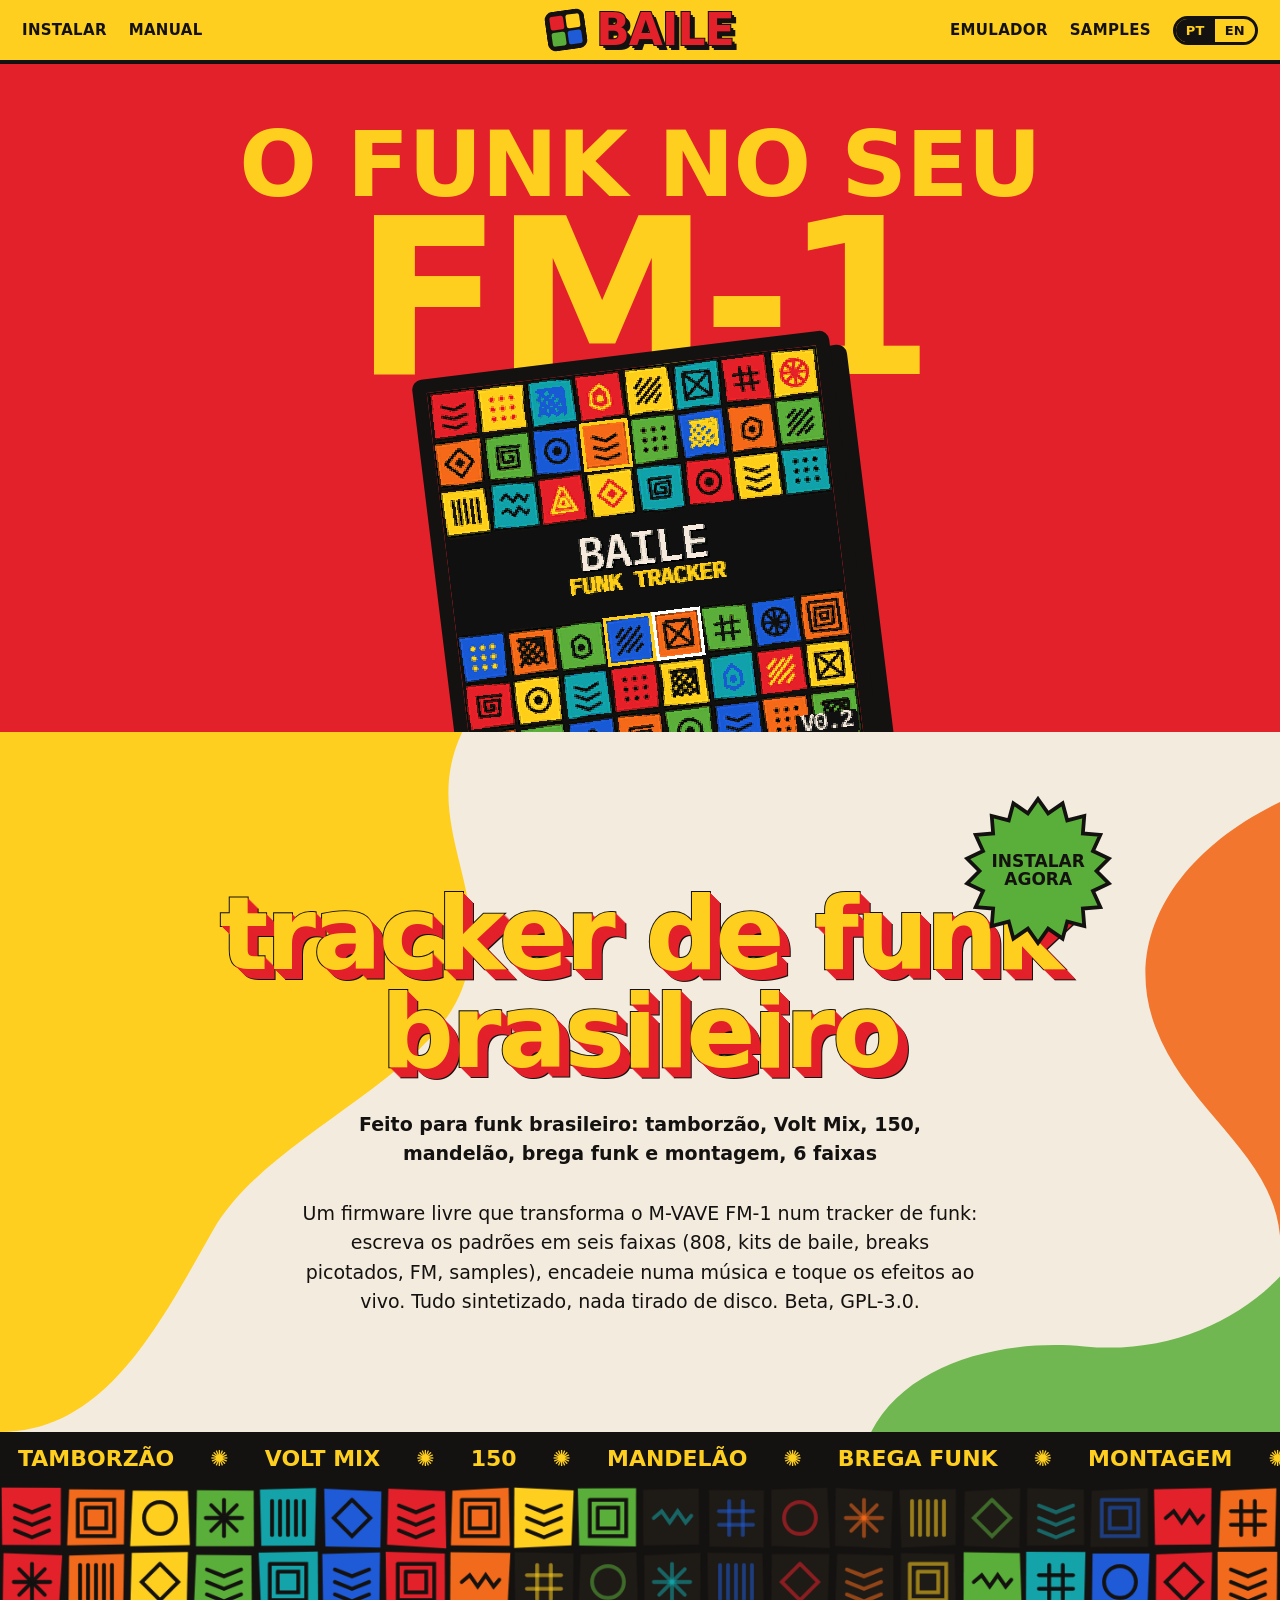
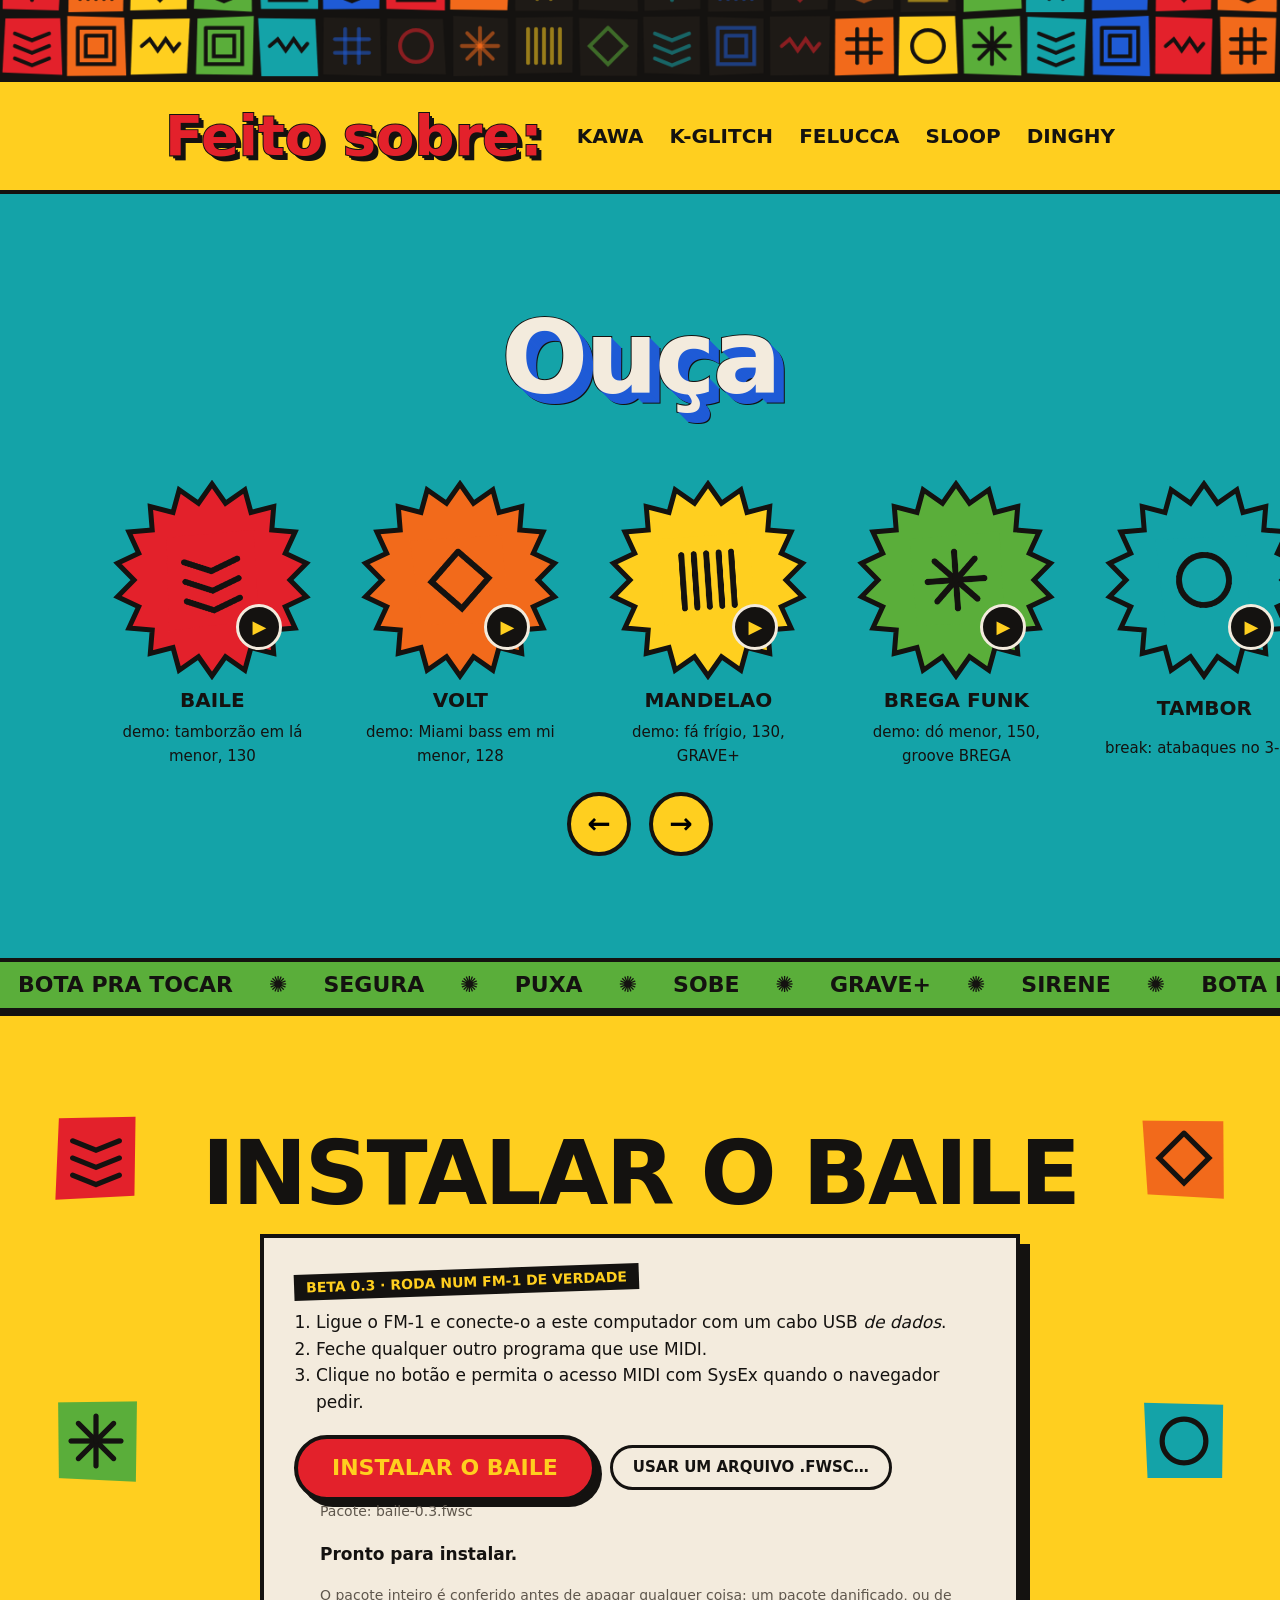
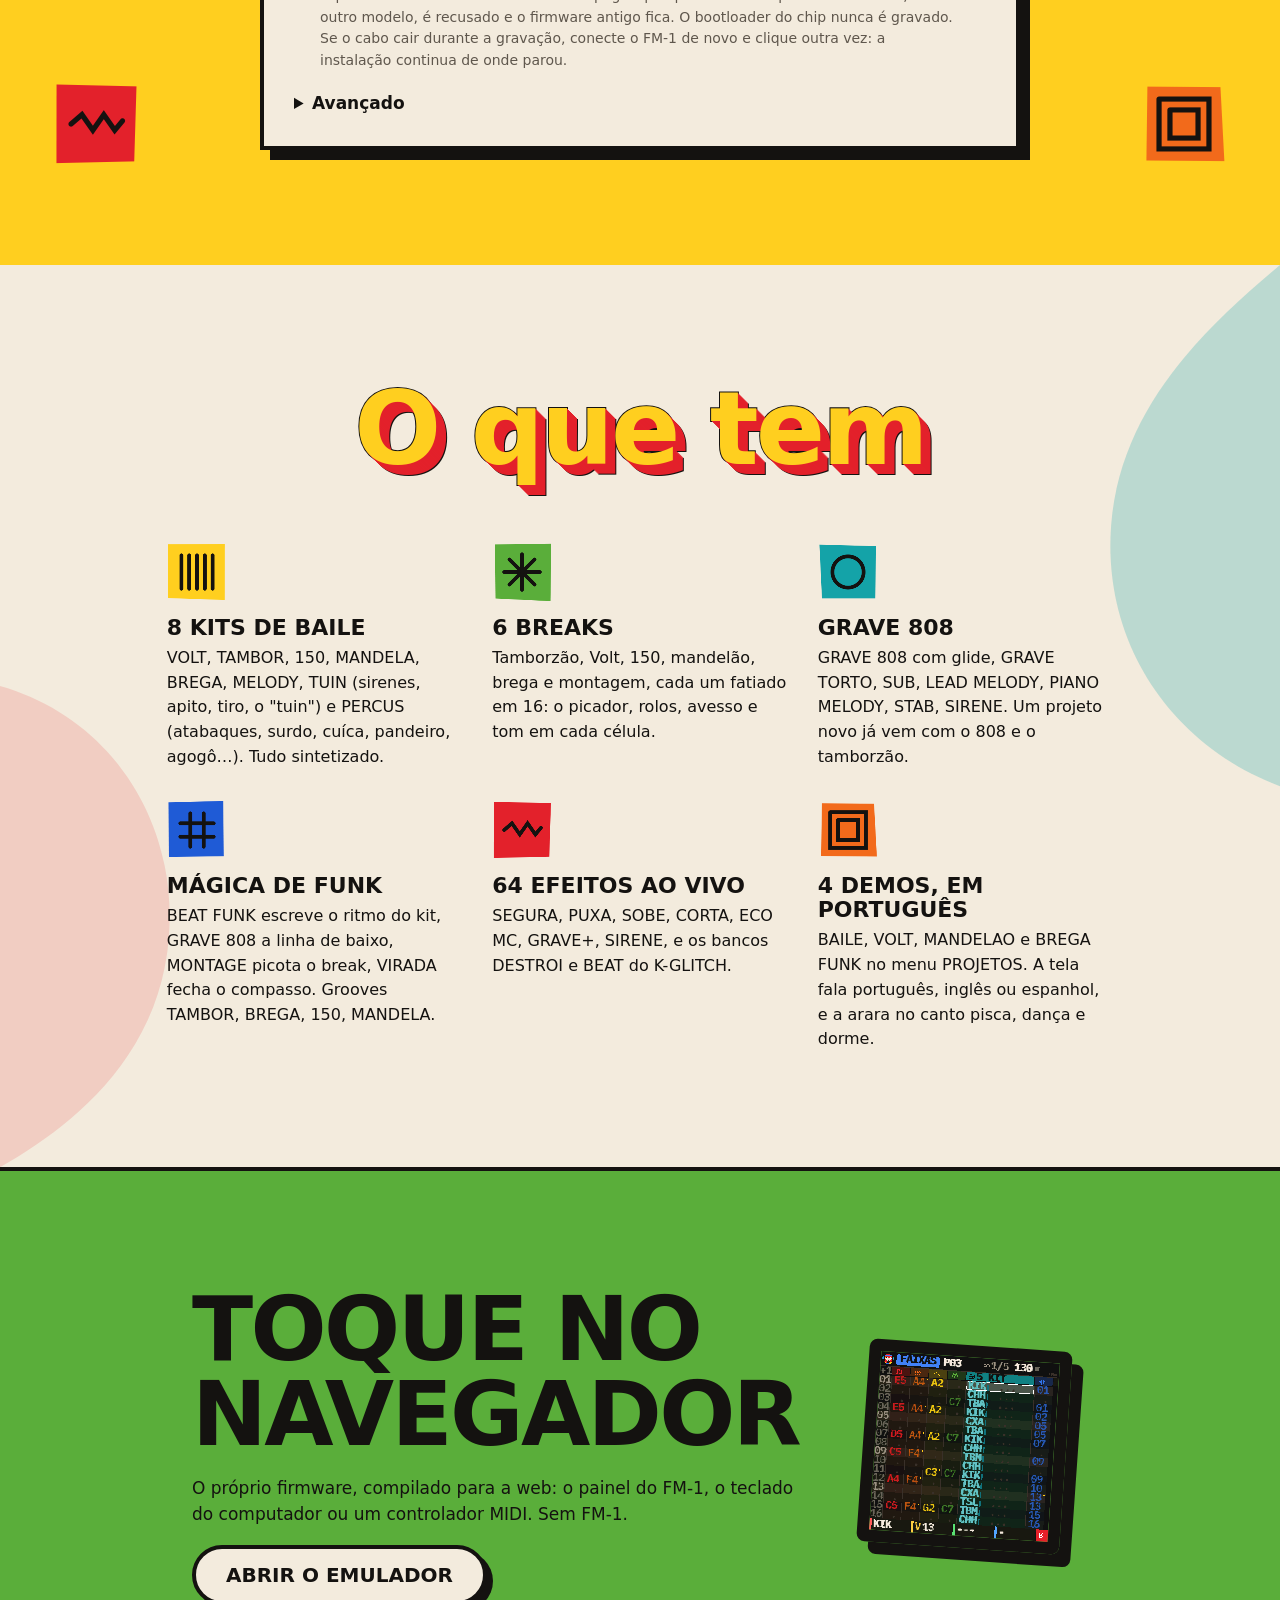
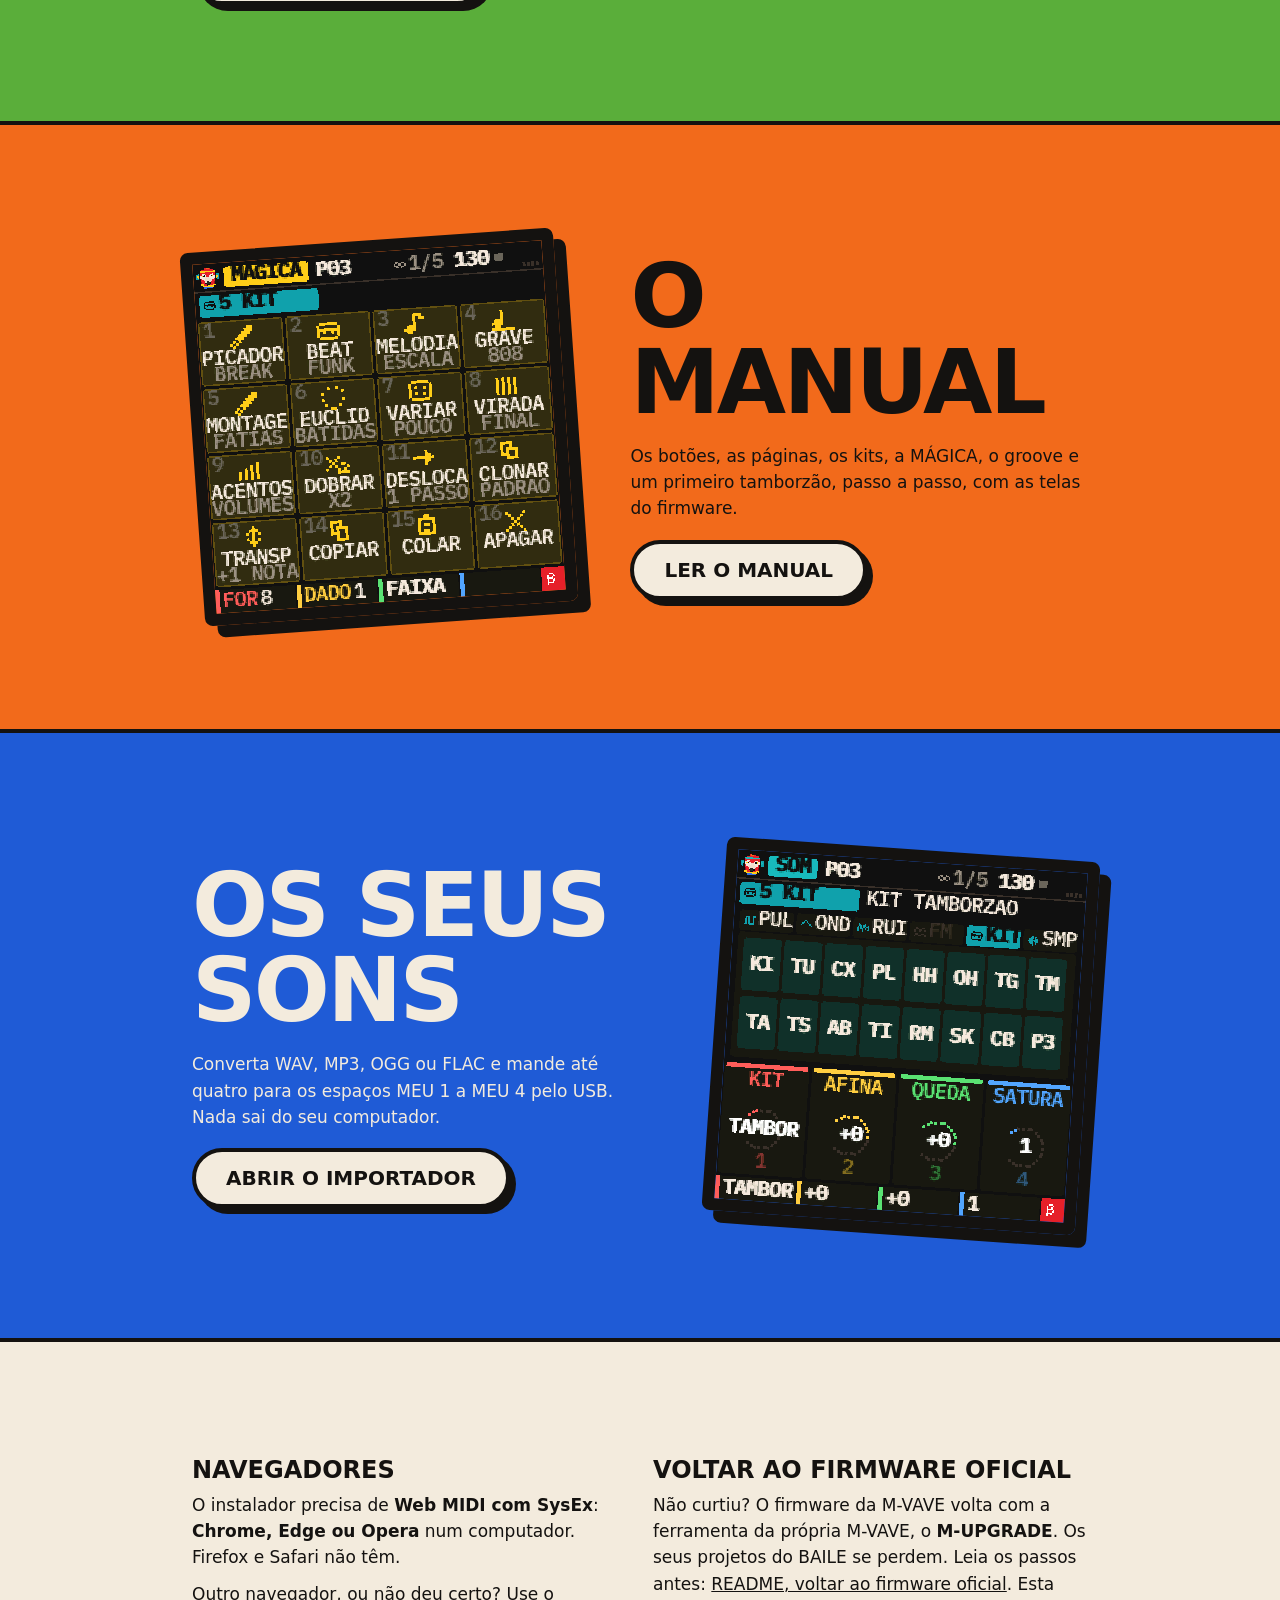
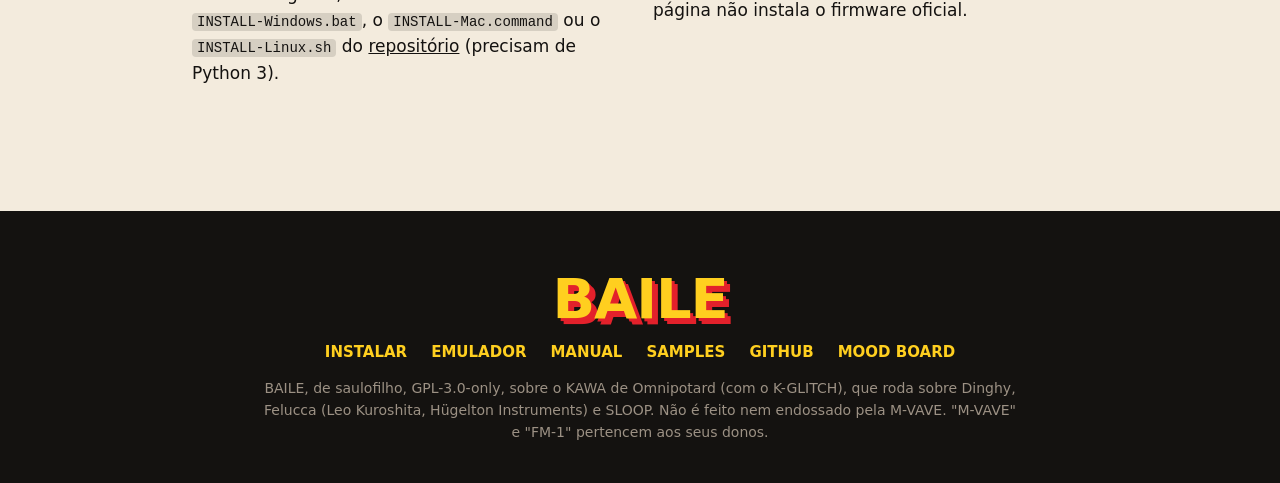
==== commit b591d3b8: "BAILE 0.3: identity FM-1_808130, package, site, manual; sound plan for after 0.3 Co-Authored-By: Cla" ====
--- a/index.html
+++ b/index.html
@@ -261,7 +261,7 @@
   <div class="side r" aria-hidden="true"><canvas data-m="1"></canvas><canvas data-m="4"></canvas><canvas data-m="7"></canvas></div>
   <h2 id="install-h">Instalar o BAILE</h2>
   <div class="inst">
-    <span class="beta">BETA 0.2 · TESTADO NUM FM-1 DE VERDADE</span>
+    <span class="beta">BETA 0.3 · RODA NUM FM-1 DE VERDADE</span>
     <ol><li>Ligue o FM-1 e conecte-o a este computador com um cabo USB <em>de dados</em>.</li><li>Feche qualquer outro programa que use MIDI.</li><li>Clique no botão e permita o acesso MIDI com SysEx quando o navegador pedir.</li></ol>
     <div class="acts">
       <button id="go" type="button" disabled>Instalar o BAILE</button>
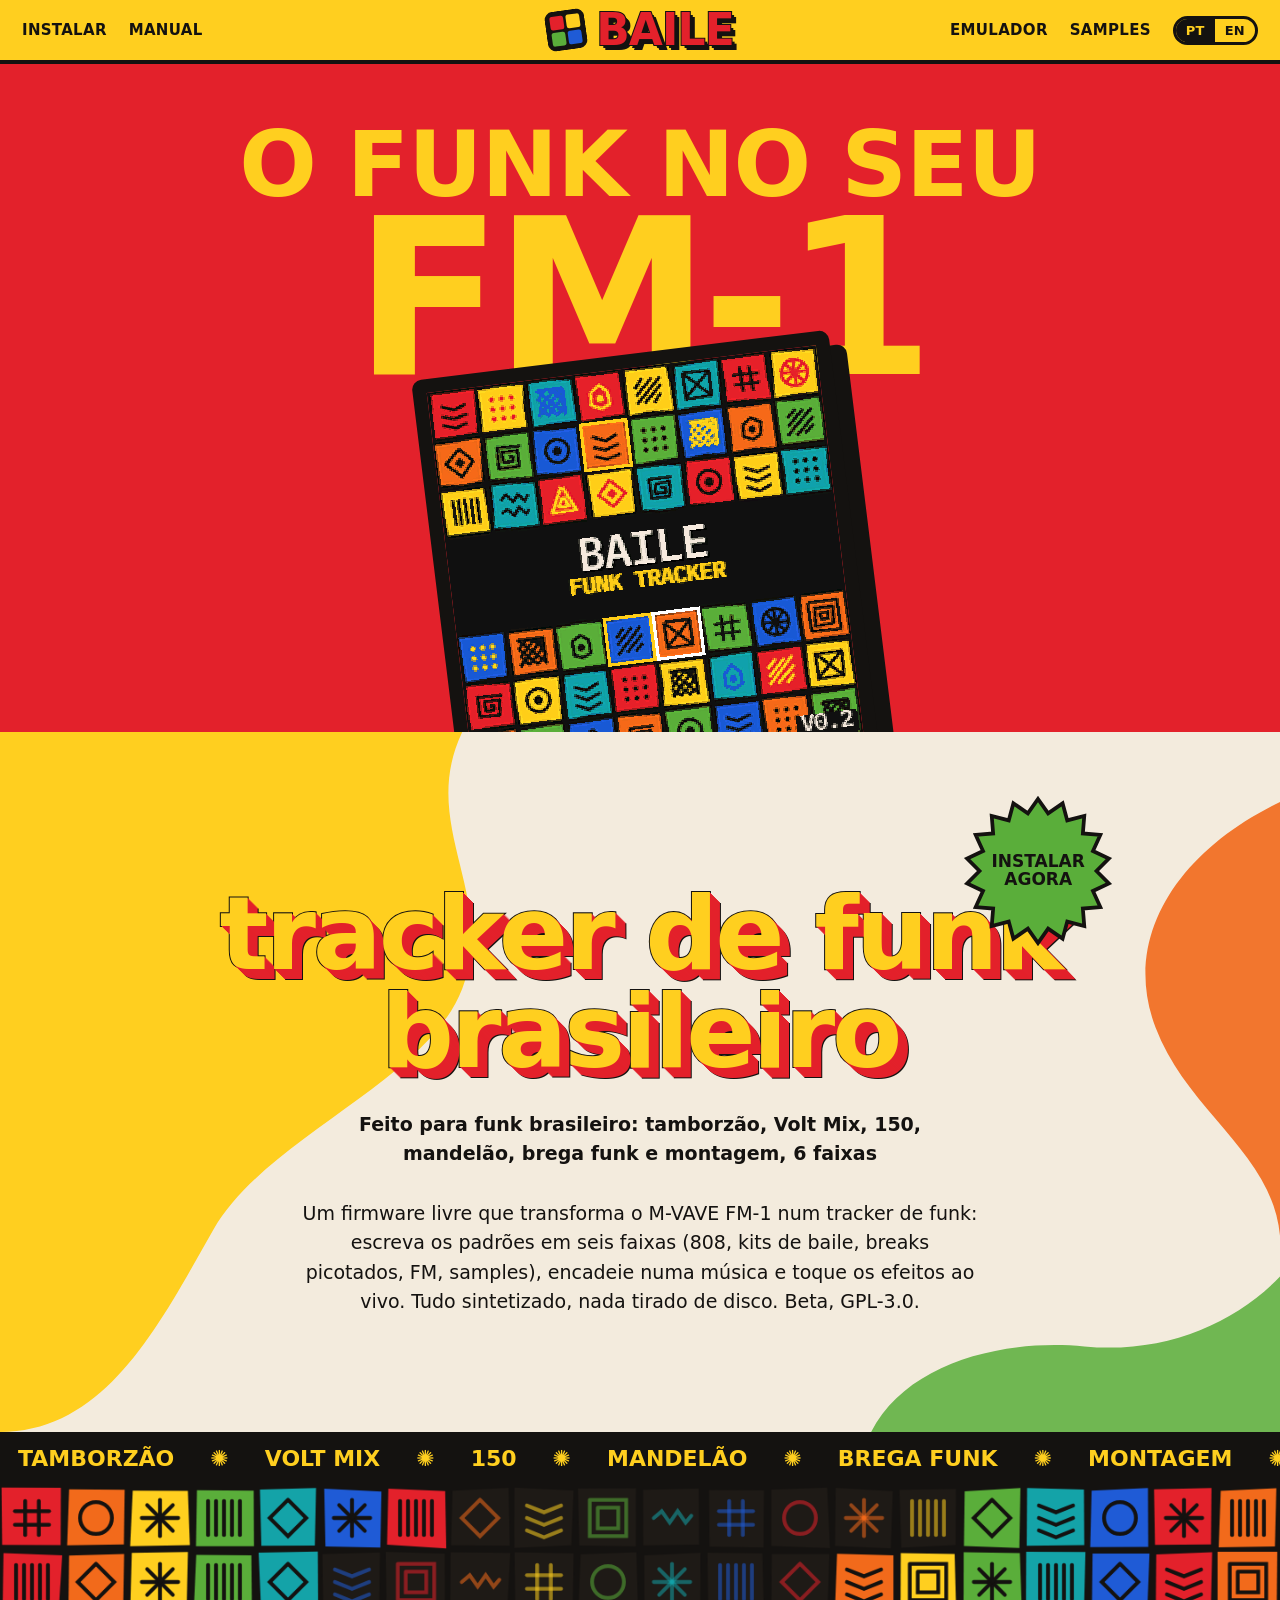
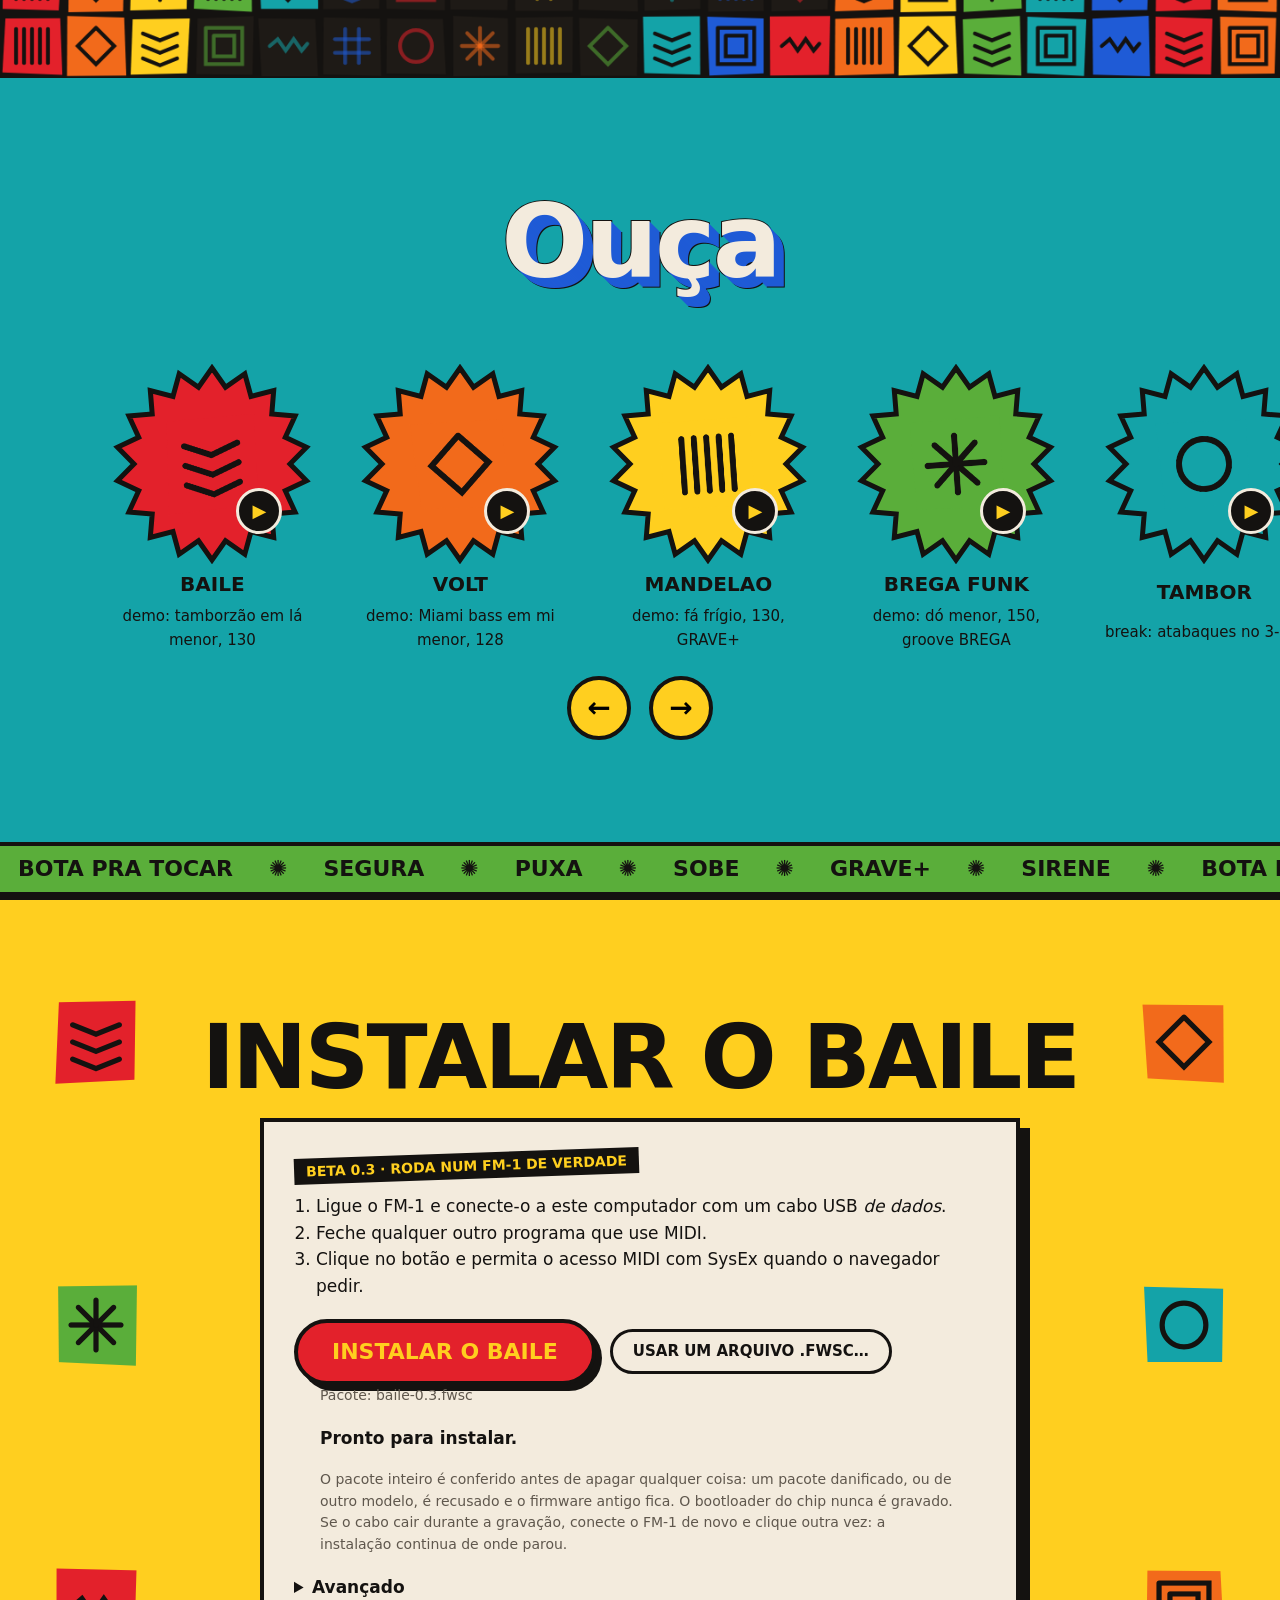
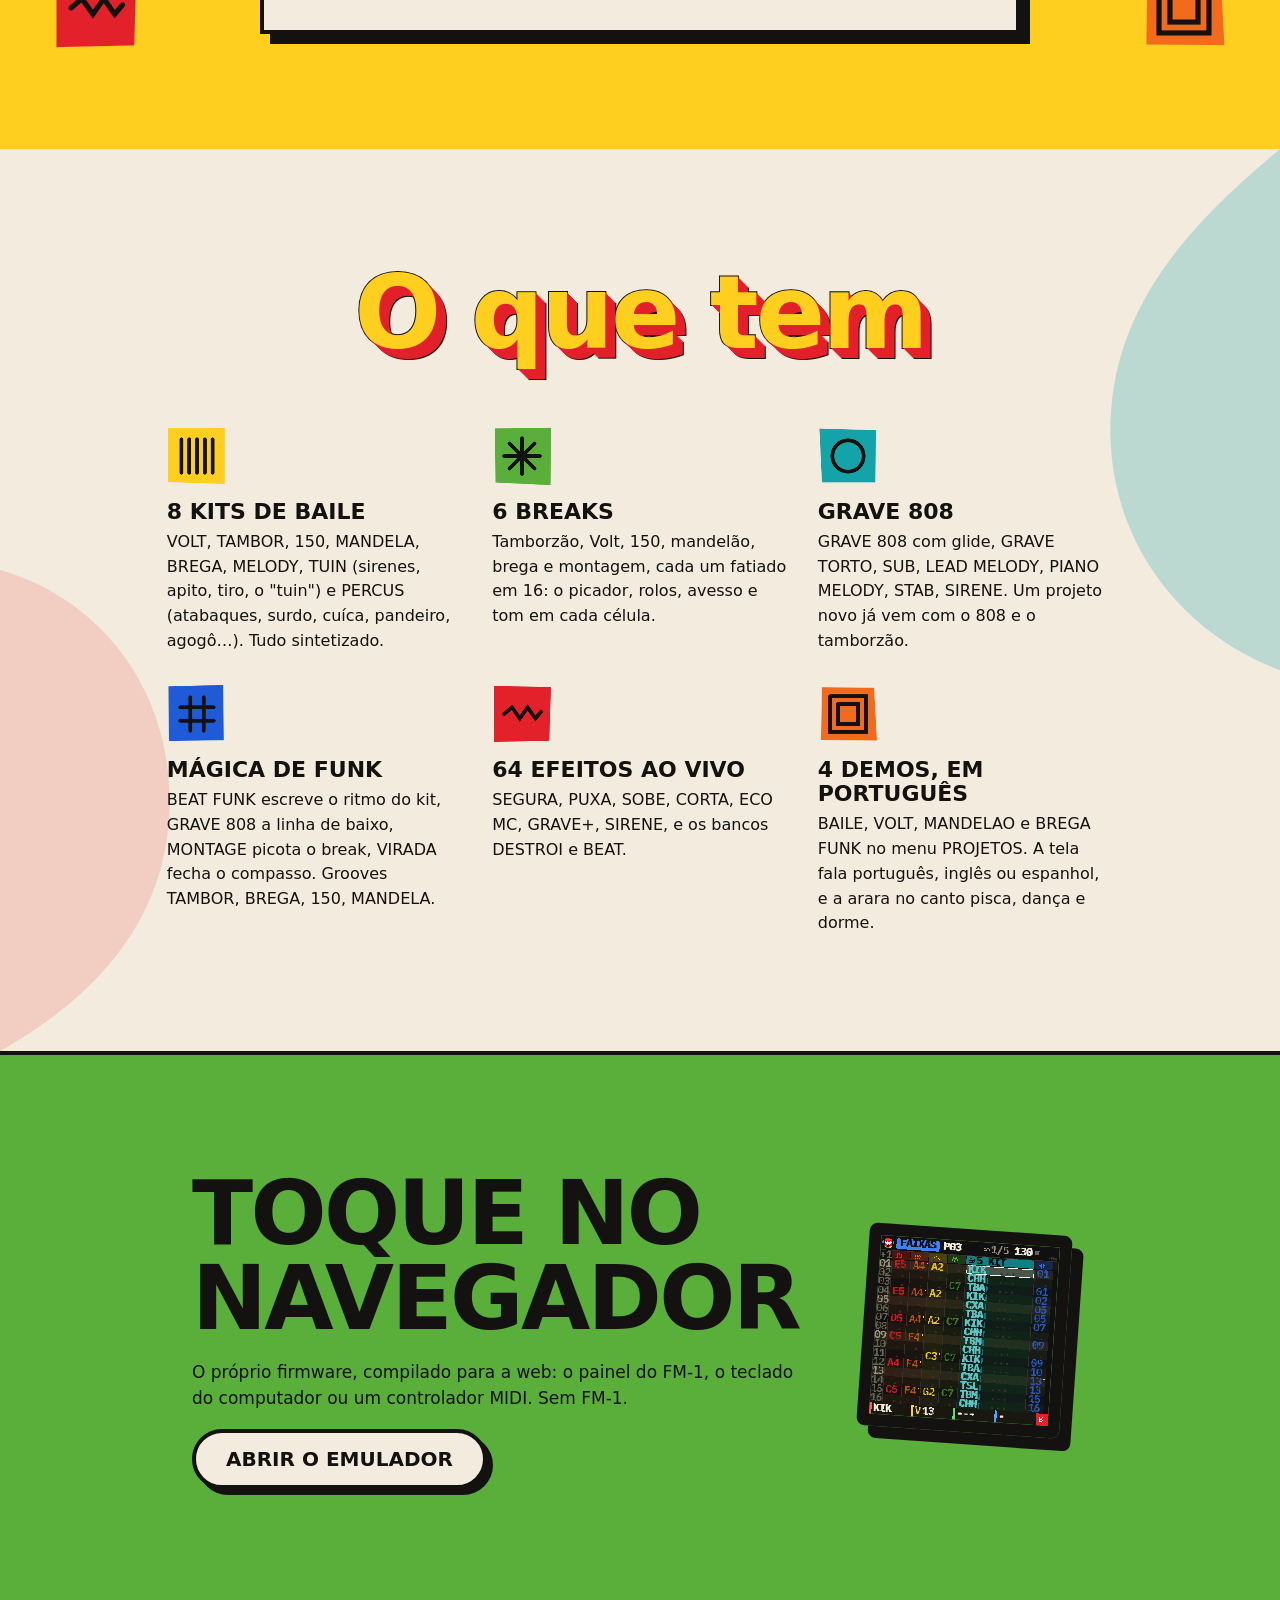
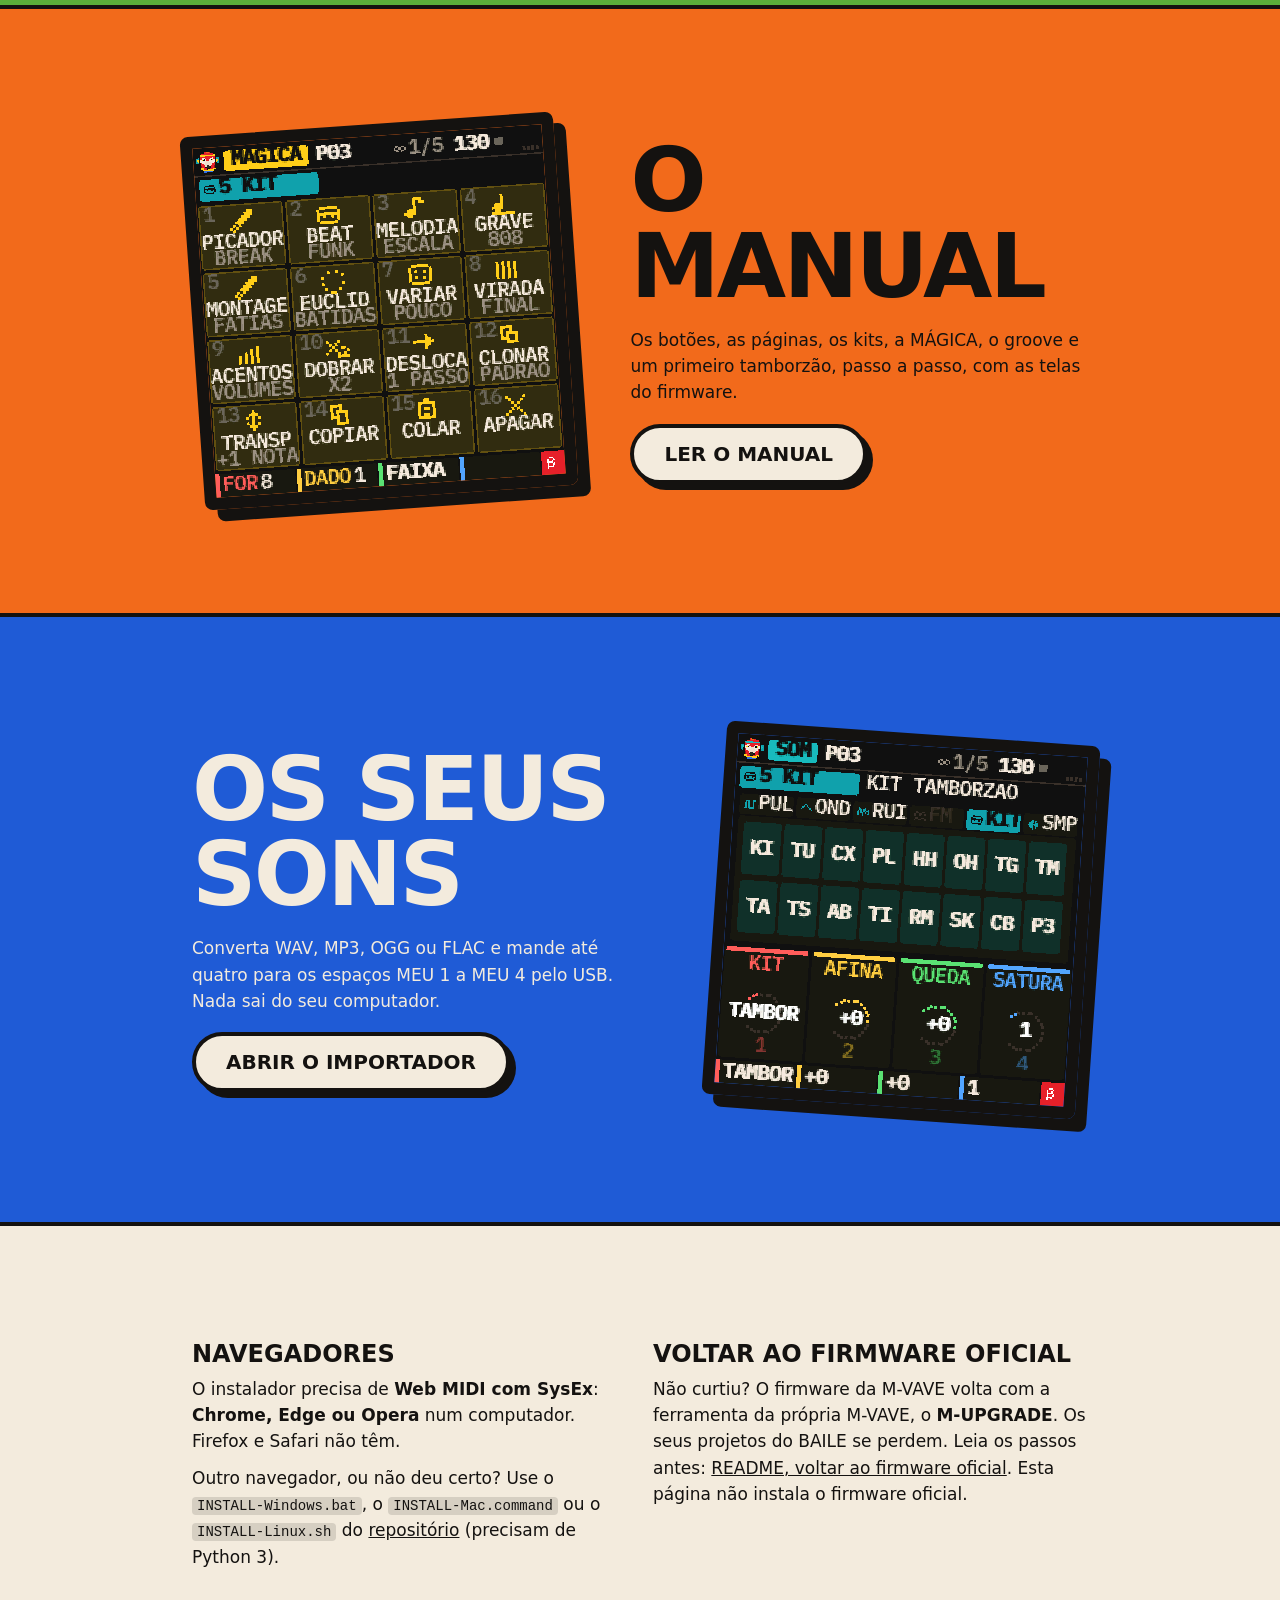
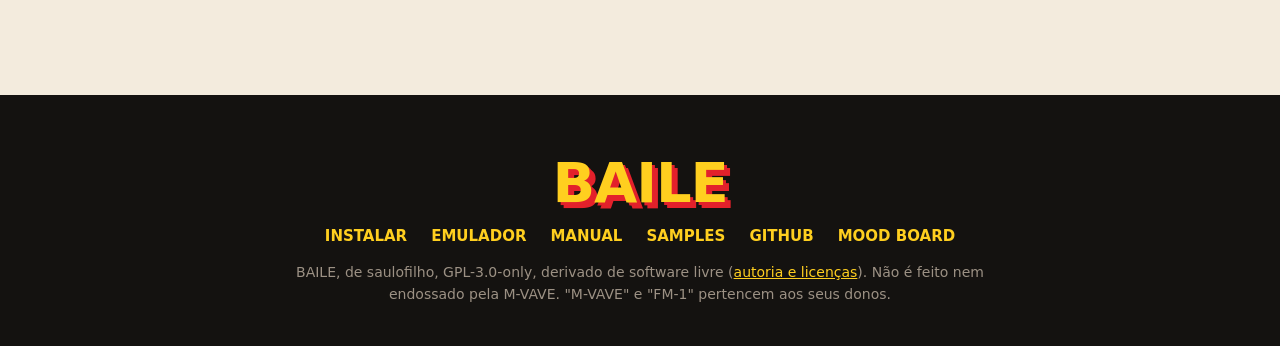
==== commit 50efff1d: "Public pages and READMEs: no Made-on block, no Ko-fi; authors and licences in LICENSING.md The GPL n" ====
--- a/index.html
+++ b/index.html
@@ -82,15 +82,6 @@
 
 /* ---- the mosaic band (the "photo" band) */
 #band{display:block;width:100%;height:auto;background:var(--preto)}
-
-/* ---- made on */
-.made{background:var(--amarelo);border-block:4px solid var(--preto);display:flex;flex-wrap:wrap;align-items:center;justify-content:center;gap:10px 34px;padding:26px 4vw}
-.made h2{font:900 clamp(30px,5vw,56px)/1 var(--heavy);margin:0;color:var(--vermelho);-webkit-text-stroke:2px var(--preto);paint-order:stroke fill;
-  text-shadow:3px 3px 0 var(--preto),5px 5px 0 var(--preto)}
-.made ul{display:flex;flex-wrap:wrap;gap:8px 26px;list-style:none;margin:0;padding:0}
-.made li{font:900 20px/1 var(--heavy);text-transform:uppercase}
-.made li a{text-decoration:none}
-.made li a:hover{color:var(--vermelho)}
 
 /* ---- the hall: stars that play */
 .hall{background:var(--turquesa);padding:9vw 0 8vw;text-align:center;position:relative}
@@ -174,6 +165,7 @@
 footer .logo{font-size:56px;color:var(--amarelo)!important;text-shadow:3px 3px 0 var(--vermelho),6px 6px 0 var(--vermelho)}
 footer nav{display:flex;flex-wrap:wrap;gap:8px 24px;justify-content:center}
 footer nav a{font:900 15px/1 var(--heavy);text-transform:uppercase;text-decoration:none;color:var(--amarelo)}
+footer p a{color:var(--amarelo)}
 footer p{max-width:760px;margin:0;color:var(--cinza);font-size:14px}
 dialog{background:var(--creme);color:var(--preto);border:4px solid var(--preto);box-shadow:10px 10px 0 var(--preto);max-width:520px;padding:26px}
 dialog::backdrop{background:rgba(20,18,16,.75)}
@@ -225,17 +217,6 @@
 
 <div class="ticker" aria-hidden="true"><div><span>TAMBORZÃO</span><i>✺</i><span>VOLT MIX</span><i>✺</i><span>150</span><i>✺</i><span>MANDELÃO</span><i>✺</i><span>BREGA FUNK</span><i>✺</i><span>MONTAGEM</span><i>✺</i><span>TAMBORZÃO</span><i>✺</i><span>VOLT MIX</span><i>✺</i><span>150</span><i>✺</i><span>MANDELÃO</span><i>✺</i><span>BREGA FUNK</span><i>✺</i><span>MONTAGEM</span><i>✺</i></div></div>
 <canvas id="band" width="1440" height="216" aria-hidden="true"></canvas>
-
-<section class="made" aria-labelledby="made-h">
-  <h2 id="made-h">Feito sobre:</h2>
-  <ul>
-    <li><a href="https://github.com/Guizmoh/Kawa-Tracker-Fm1">KAWA</a></li>
-    <li><a href="https://github.com/Guizmoh/K-Glitch">K-GLITCH</a></li>
-    <li><a href="https://github.com/hugelton/Felucca">Felucca</a></li>
-    <li><a href="https://github.com/isod89/sloop-fm1">SLOOP</a></li>
-    <li><a href="https://github.com/zvenson/dinghy">Dinghy</a></li>
-  </ul>
-</section>
 
 <section class="hall" id="ouca" aria-labelledby="hall-h">
   <h2 class="stack b" id="hall-h">Ouça</h2>
@@ -294,7 +275,7 @@
   </svg>
   <div class="in">
     <div class="head"><h2 class="stack" id="feat-h">O que tem</h2></div>
-    <div class="feat"><div><canvas data-m="2" width="168" height="168"></canvas><h3>8 kits de baile</h3><p>VOLT, TAMBOR, 150, MANDELA, BREGA, MELODY, TUIN (sirenes, apito, tiro, o "tuin") e PERCUS (atabaques, surdo, cuíca, pandeiro, agogô…). Tudo sintetizado.</p></div><div><canvas data-m="3" width="168" height="168"></canvas><h3>6 breaks</h3><p>Tamborzão, Volt, 150, mandelão, brega e montagem, cada um fatiado em 16: o picador, rolos, avesso e tom em cada célula.</p></div><div><canvas data-m="4" width="168" height="168"></canvas><h3>Grave 808</h3><p>GRAVE 808 com glide, GRAVE TORTO, SUB, LEAD MELODY, PIANO MELODY, STAB, SIRENE. Um projeto novo já vem com o 808 e o tamborzão.</p></div><div><canvas data-m="5" width="168" height="168"></canvas><h3>MÁGICA de funk</h3><p>BEAT FUNK escreve o ritmo do kit, GRAVE 808 a linha de baixo, MONTAGE picota o break, VIRADA fecha o compasso. Grooves TAMBOR, BREGA, 150, MANDELA.</p></div><div><canvas data-m="6" width="168" height="168"></canvas><h3>64 efeitos ao vivo</h3><p>SEGURA, PUXA, SOBE, CORTA, ECO MC, GRAVE+, SIRENE, e os bancos DESTROI e BEAT do K-GLITCH.</p></div><div><canvas data-m="7" width="168" height="168"></canvas><h3>4 demos, em português</h3><p>BAILE, VOLT, MANDELAO e BREGA FUNK no menu PROJETOS. A tela fala português, inglês ou espanhol, e a arara no canto pisca, dança e dorme.</p></div></div>
+    <div class="feat"><div><canvas data-m="2" width="168" height="168"></canvas><h3>8 kits de baile</h3><p>VOLT, TAMBOR, 150, MANDELA, BREGA, MELODY, TUIN (sirenes, apito, tiro, o "tuin") e PERCUS (atabaques, surdo, cuíca, pandeiro, agogô…). Tudo sintetizado.</p></div><div><canvas data-m="3" width="168" height="168"></canvas><h3>6 breaks</h3><p>Tamborzão, Volt, 150, mandelão, brega e montagem, cada um fatiado em 16: o picador, rolos, avesso e tom em cada célula.</p></div><div><canvas data-m="4" width="168" height="168"></canvas><h3>Grave 808</h3><p>GRAVE 808 com glide, GRAVE TORTO, SUB, LEAD MELODY, PIANO MELODY, STAB, SIRENE. Um projeto novo já vem com o 808 e o tamborzão.</p></div><div><canvas data-m="5" width="168" height="168"></canvas><h3>MÁGICA de funk</h3><p>BEAT FUNK escreve o ritmo do kit, GRAVE 808 a linha de baixo, MONTAGE picota o break, VIRADA fecha o compasso. Grooves TAMBOR, BREGA, 150, MANDELA.</p></div><div><canvas data-m="6" width="168" height="168"></canvas><h3>64 efeitos ao vivo</h3><p>SEGURA, PUXA, SOBE, CORTA, ECO MC, GRAVE+, SIRENE, e os bancos DESTROI e BEAT.</p></div><div><canvas data-m="7" width="168" height="168"></canvas><h3>4 demos, em português</h3><p>BAILE, VOLT, MANDELAO e BREGA FUNK no menu PROJETOS. A tela fala português, inglês ou espanhol, e a arara no canto pisca, dança e dorme.</p></div></div>
   </div>
 </section>
 
@@ -331,7 +312,7 @@
     <a href="#install">Instalar</a><a href="emulator/index.html">Emulador</a><a href="manual/index.html">Manual</a>
     <a href="samples.html">Samples</a><a href="https://github.com/saulofilho/baile-fm1">GitHub</a><a href="docs/moodboard/index.html">Mood board</a>
   </nav>
-  <p>BAILE, de saulofilho, GPL-3.0-only, sobre o KAWA de Omnipotard (com o K-GLITCH), que roda sobre Dinghy, Felucca (Leo Kuroshita, Hügelton Instruments) e SLOOP. Não é feito nem endossado pela M-VAVE. "M-VAVE" e "FM-1" pertencem aos seus donos.</p>
+  <p>BAILE, de saulofilho, GPL-3.0-only, derivado de software livre (<a href="https://github.com/saulofilho/baile-fm1/blob/main/LICENSING.md">autoria e licenças</a>). Não é feito nem endossado pela M-VAVE. "M-VAVE" e "FM-1" pertencem aos seus donos.</p>
   <noscript><p>O instalador precisa de JavaScript.</p></noscript>
 </footer>
 
